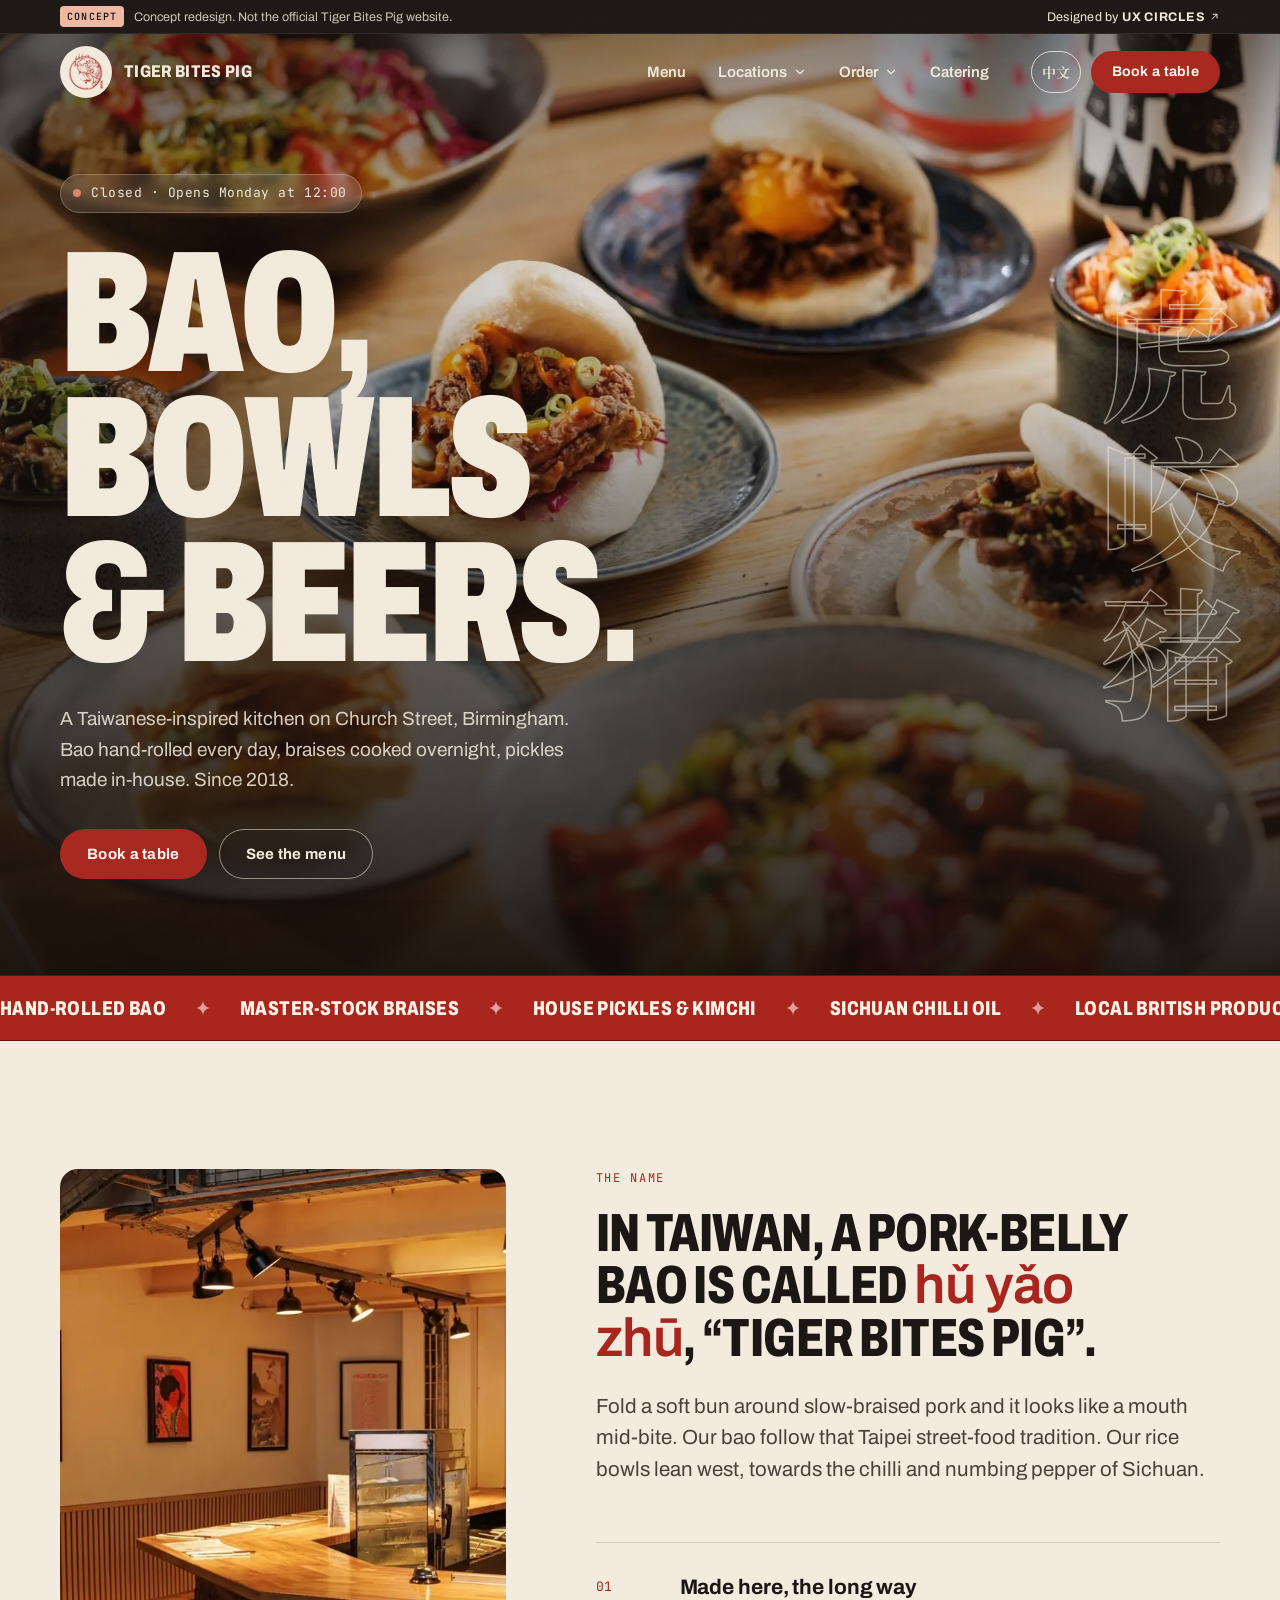
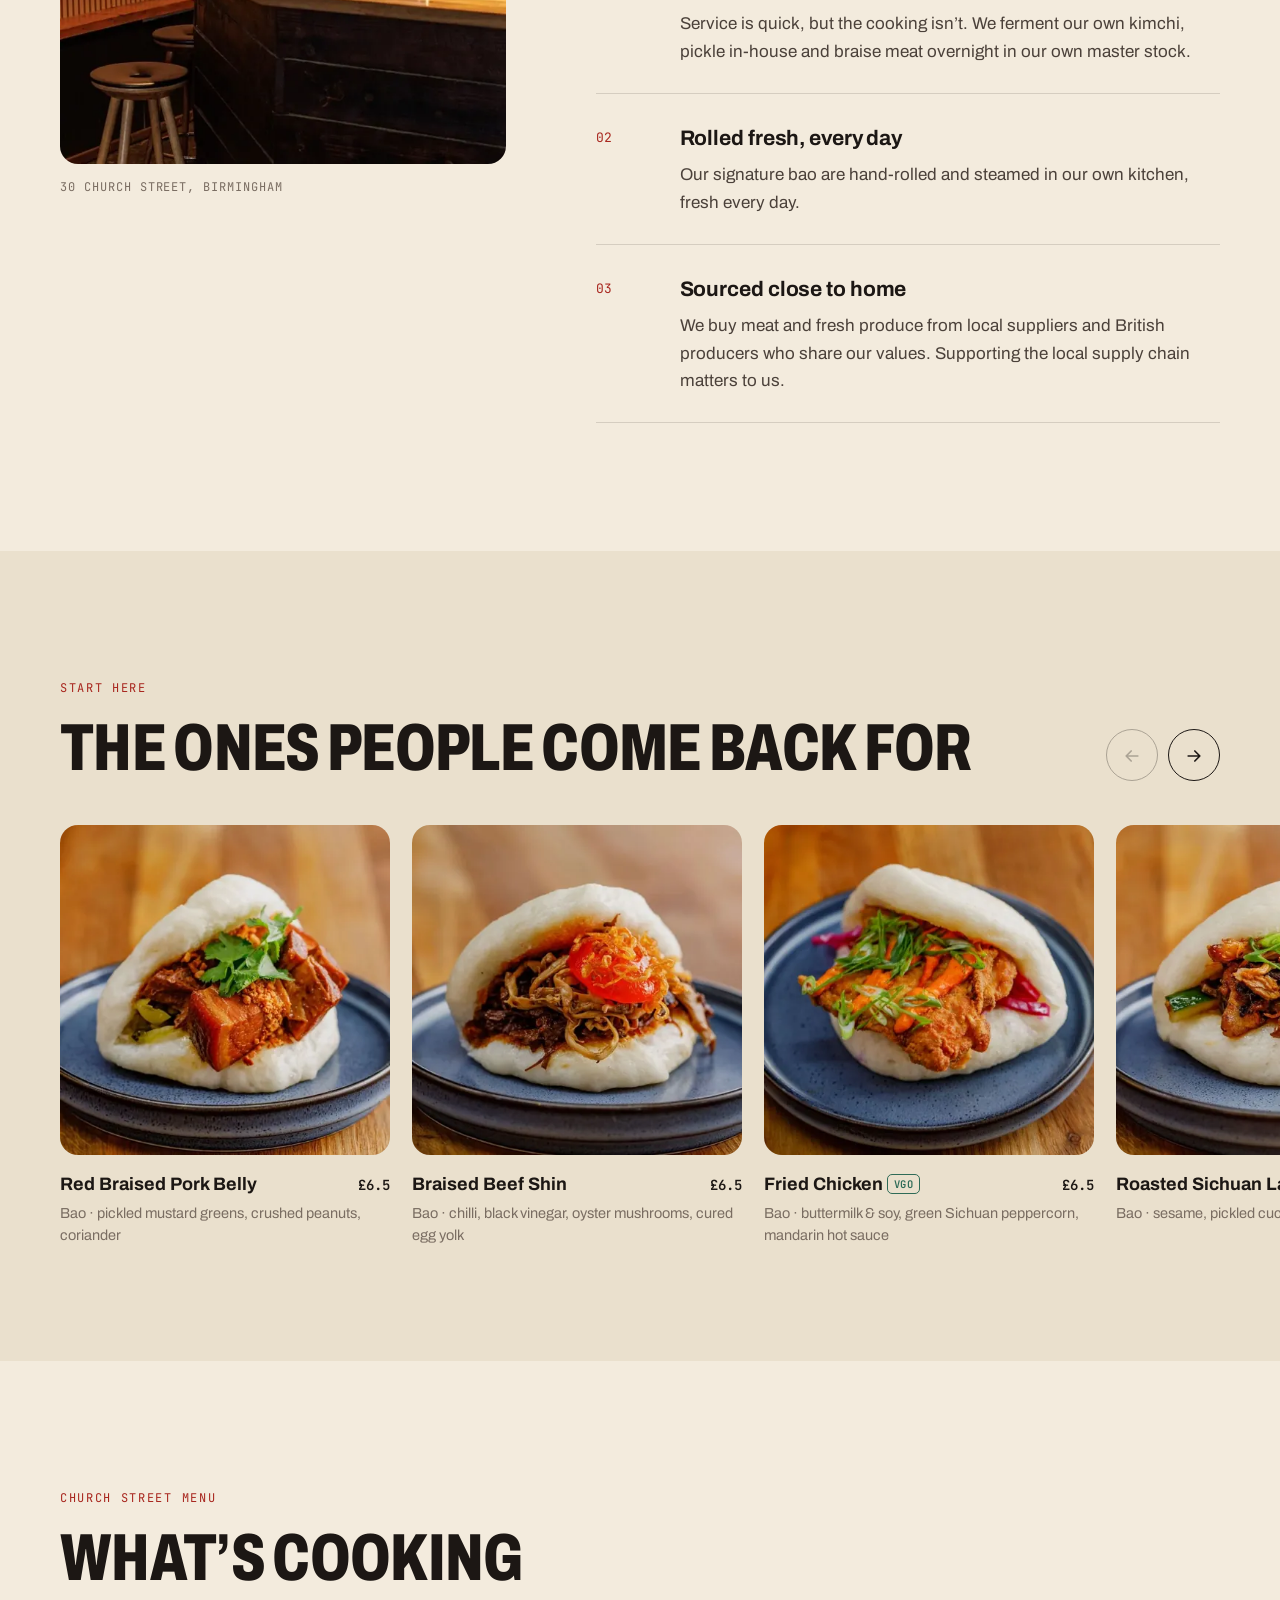
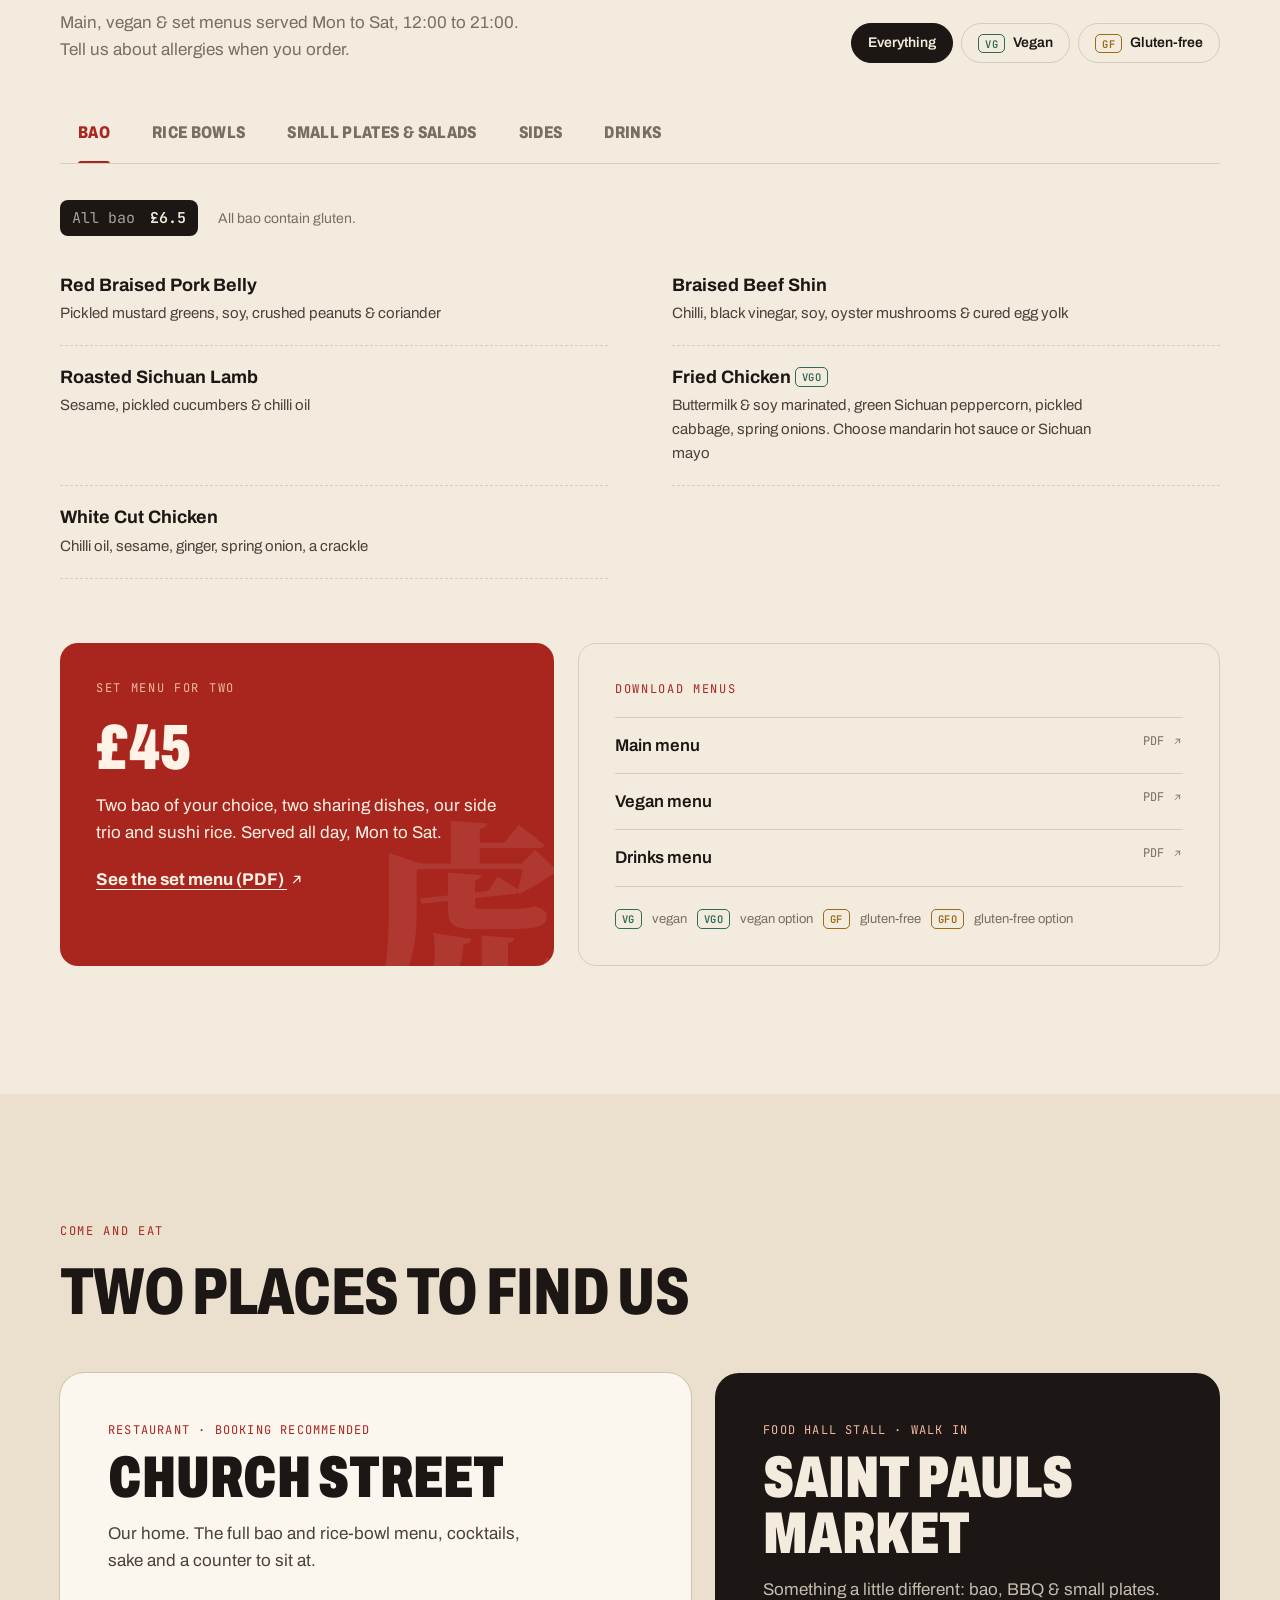
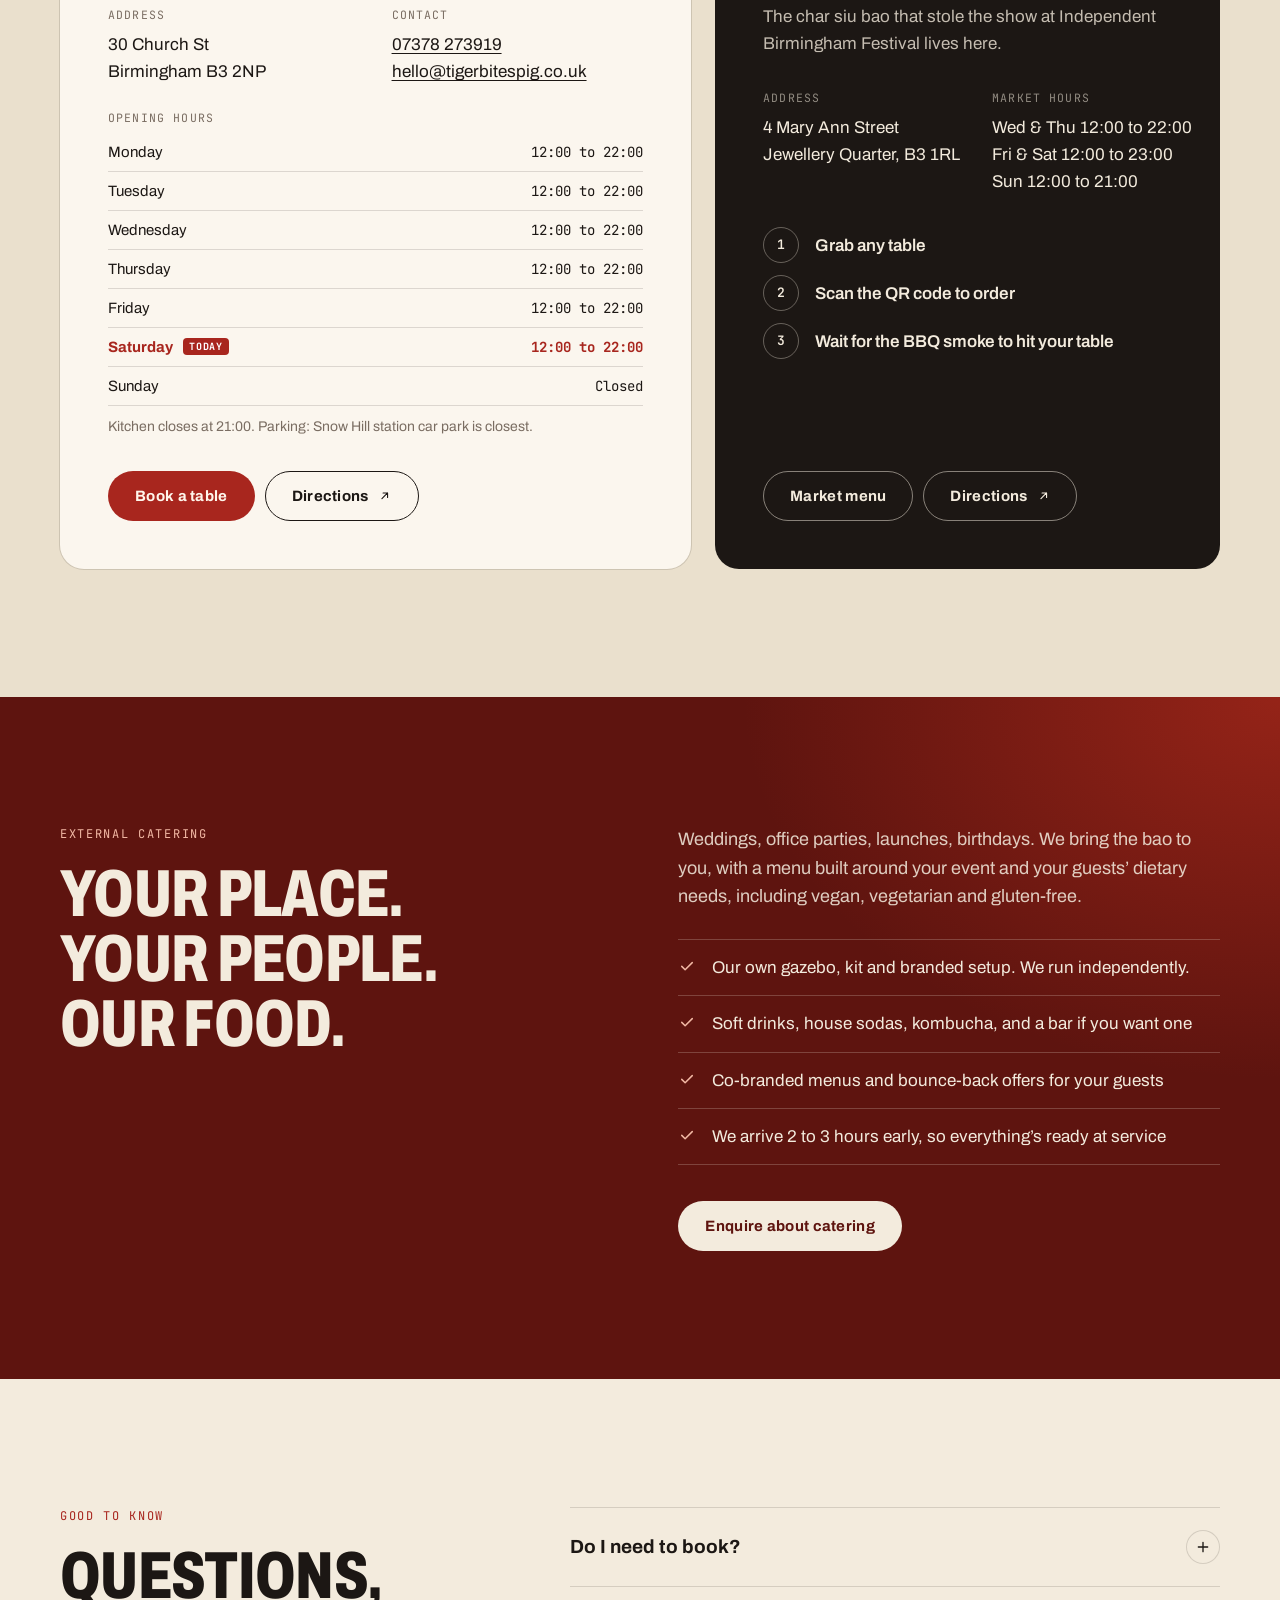
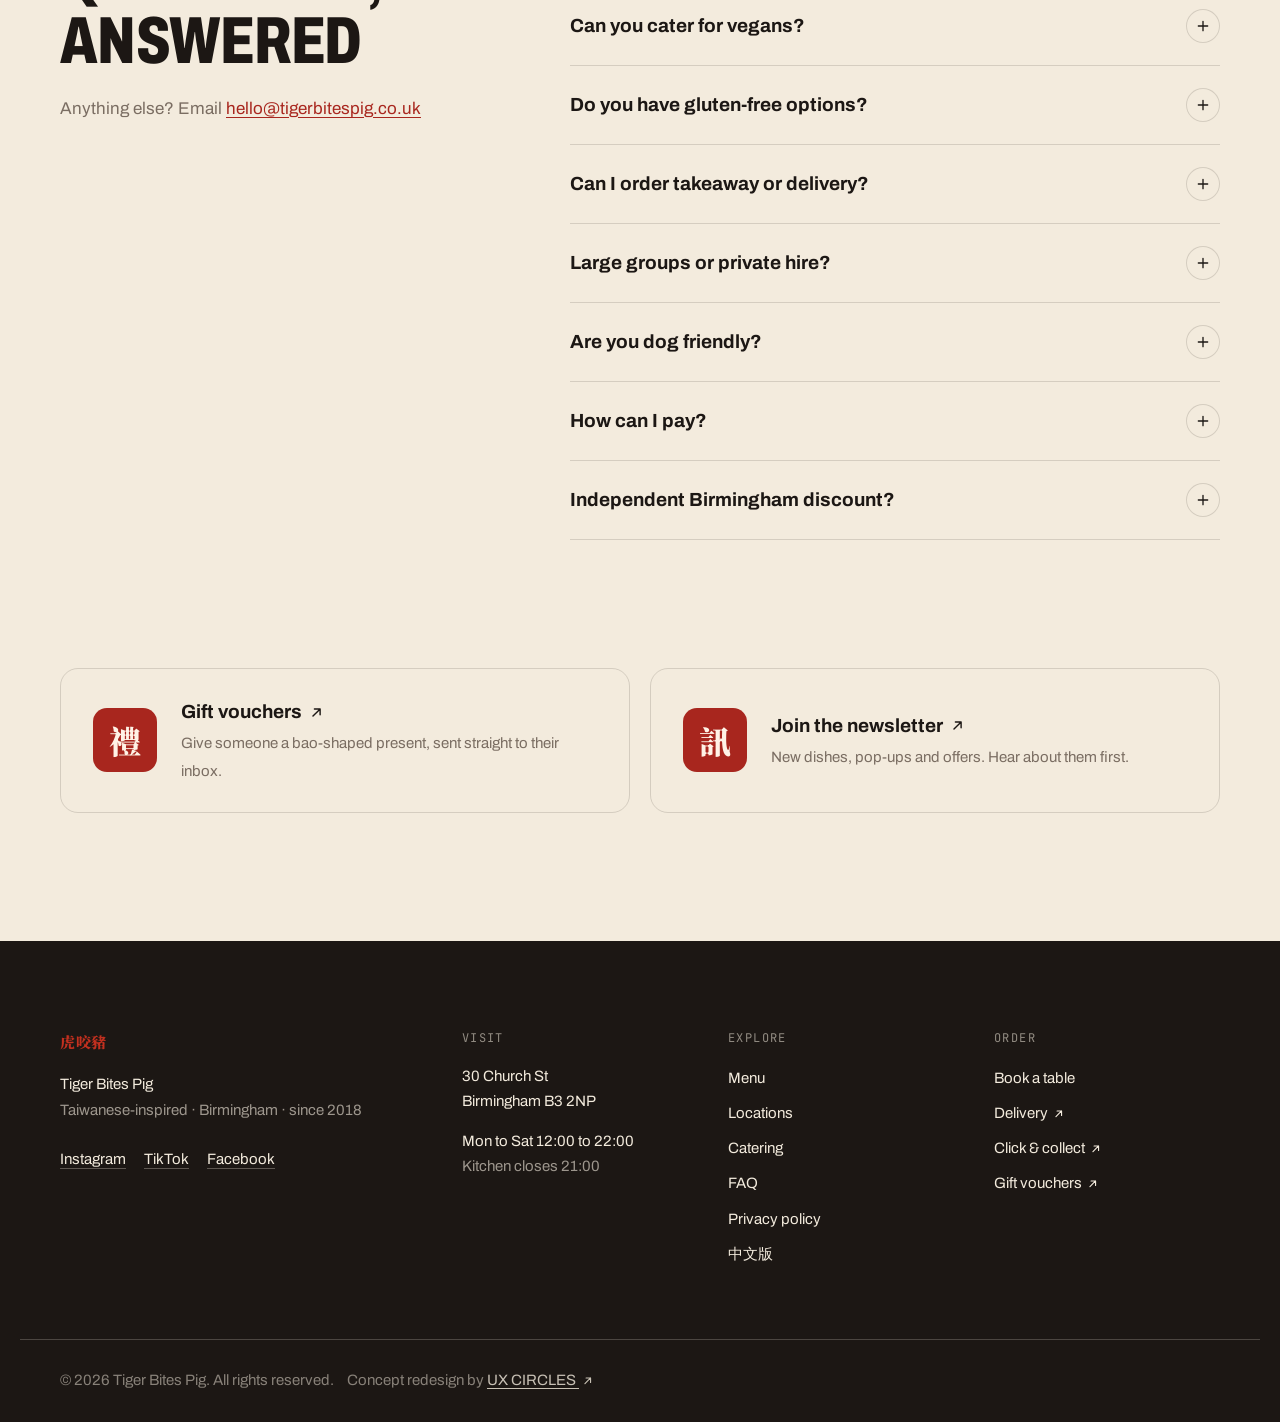
==== index.html @ 9a0fbeef "Mark as UX CIRCLES concept, swap symbols for SVG icons, drop dashes - Concept-redesign bar on every " ====
<!doctype html>
<html lang="en-GB" class="no-js">
<head>
  <meta charset="utf-8">
  <meta name="viewport" content="width=device-width, initial-scale=1">
  <title>Tiger Bites Pig · Taiwanese-inspired Bao &amp; Rice Bowls, Birmingham</title>
  <meta name="description" content="Hand-rolled bao, master-stock rice bowls and house pickles on Church Street, Birmingham. Taiwanese-inspired since 2018.">
  <meta name="robots" content="noindex, nofollow">
  <meta name="theme-color" content="#F3EBDD">
  <link rel="canonical" href="https://tigerbitespig.co.uk/">
  <link rel="alternate" hreflang="en-GB" href="https://tigerbitespig.co.uk/">
  <link rel="alternate" hreflang="zh-Hant" href="https://tigerbitespig.co.uk/zh/">
  <link rel="icon" href="favicon.ico" sizes="any">
  <link rel="icon" type="image/png" sizes="32x32" href="favicon-32.png">
  <link rel="apple-touch-icon" href="apple-touch-icon.png">
  <link rel="manifest" href="site.webmanifest">
  <link rel="preload" as="image" href="assets/img/hero-1200.webp" imagesrcset="assets/img/hero-1200.webp 1200w, assets/img/hero-2000.webp 2000w" imagesizes="100vw" fetchpriority="high">

  <meta property="og:type" content="restaurant">
  <meta property="og:site_name" content="Tiger Bites Pig">
  <meta property="og:title" content="Tiger Bites Pig · Bao, bowls &amp; beers in Birmingham">
  <meta property="og:description" content="Hand-rolled bao, master-stock rice bowls and house pickles on Church Street, Birmingham.">
  <meta property="og:url" content="https://tigerbitespig.co.uk/">
  <meta property="og:image" content="https://tigerbitespig.co.uk/assets/img/og.jpg">
  <meta property="og:image:width" content="1200">
  <meta property="og:image:height" content="630">
  <meta name="twitter:card" content="summary_large_image">

  <link rel="preconnect" href="https://fonts.googleapis.com">
  <link rel="preconnect" href="https://fonts.gstatic.com" crossorigin>
  <link href="https://fonts.googleapis.com/css2?family=Archivo:wdth,wght@62..125,400..900&family=JetBrains+Mono:wght@400;600&display=swap" rel="stylesheet">
  <link href="https://fonts.googleapis.com/css2?family=Noto+Serif+TC:wght@700;900&text=%E8%99%8E%E5%92%AC%E8%B1%AC%E7%A6%AE%E8%A8%8A%E7%87%92%E4%B8%AD%E6%96%87&display=swap" rel="stylesheet">
  <link rel="stylesheet" href="styles.css?v=4">

  <script type="application/ld+json">
  {
    "@context": "https://schema.org",
    "@type": "Restaurant",
    "name": "Tiger Bites Pig",
    "servesCuisine": ["Taiwanese", "Sichuan"],
    "address": {
      "@type": "PostalAddress",
      "streetAddress": "30 Church St",
      "addressLocality": "Birmingham",
      "postalCode": "B3 2NP",
      "addressCountry": "GB"
    },
    "telephone": "+447378273919",
    "email": "hello@tigerbitespig.co.uk",
    "url": "https://tigerbitespig.co.uk/",
    "image": "https://tigerbitespig.co.uk/assets/img/og.jpg",
    "logo": "https://tigerbitespig.co.uk/assets/img/icon-512.png",
    "acceptsReservations": true,
    "priceRange": "££",
    "openingHoursSpecification": [{
      "@type": "OpeningHoursSpecification",
      "dayOfWeek": ["Monday","Tuesday","Wednesday","Thursday","Friday","Saturday"],
      "opens": "12:00",
      "closes": "22:00"
    }]
  }
  </script>
</head>
<body>
  <svg class="sprite" aria-hidden="true" focusable="false" style="position:absolute;width:0;height:0;overflow:hidden">
    <symbol id="i-ext" viewBox="0 0 24 24"><path d="M7 17 17 7M9 7h8v8"/></symbol>
    <symbol id="i-left" viewBox="0 0 24 24"><path d="M19 12H5M11 6l-6 6 6 6"/></symbol>
    <symbol id="i-right" viewBox="0 0 24 24"><path d="M5 12h14M13 6l6 6-6 6"/></symbol>
    <symbol id="i-spark" viewBox="0 0 24 24"><path class="fill" d="M12 2.5c.7 5.1 3.6 8 8.5 9.5-4.9 1.5-7.8 4.4-8.5 9.5-.7-5.1-3.6-8-8.5-9.5 4.9-1.5 7.8-4.4 8.5-9.5Z"/></symbol>
  </svg>
  <a class="skip" href="#main">Skip to content</a>

  <!-- ───────── Header ───────── -->
  <header class="site-header" data-header>
    <div class="concept-bar" role="note">
      <div class="wrap concept-inner">
        <p><span class="concept-tag">Concept</span><span class="concept-long">Concept redesign. Not the official Tiger Bites Pig website.</span><span class="concept-short">Concept redesign</span></p>
        <a href="https://ux-circles.com/web" target="_blank" rel="noopener">Designed by <strong>UX CIRCLES</strong> <svg class="icon icon-ext" aria-hidden="true"><use href="#i-ext"/></svg></a>
      </div>
    </div>
    <div class="wrap header-inner">
      <a class="brand" href="#top" aria-label="Tiger Bites Pig home">
        <img src="assets/img/logo.webp" alt="" width="52" height="52">
        <span class="brand-word">Tiger Bites Pig</span>
      </a>

      <nav class="nav" aria-label="Main" data-nav>
        <ul class="nav-list">
          <li><a href="#menu">Menu</a></li>
          <li class="has-drop">
            <button class="drop-toggle" aria-expanded="false" aria-controls="drop-loc">Locations <span class="chev" aria-hidden="true"></span></button>
            <div class="drop" id="drop-loc">
              <a href="#church-street">
                <strong>Church Street</strong>
                <span>Bao, bowls &amp; beers · Book a table</span>
              </a>
              <a href="#saint-pauls">
                <strong>Saint Pauls Market</strong>
                <span>Bao, BBQ &amp; small plates · Walk in</span>
              </a>
            </div>
          </li>
          <li class="has-drop">
            <button class="drop-toggle" aria-expanded="false" aria-controls="drop-order">Order <span class="chev" aria-hidden="true"></span></button>
            <div class="drop" id="drop-order">
              <a href="https://tigerbitespig.order.deliveroo.co.uk/" target="_blank" rel="noopener">
                <strong>Delivery <span class="ext" aria-label="opens Deliveroo"><svg class="icon icon-ext" aria-hidden="true"><use href="#i-ext"/></svg></span></strong>
                <span>To your door or office, via Deliveroo</span>
              </a>
              <a href="https://goodeats.io/tigerbitespig" target="_blank" rel="noopener">
                <strong>Click &amp; collect <span class="ext" aria-label="opens Good Eats"><svg class="icon icon-ext" aria-hidden="true"><use href="#i-ext"/></svg></span></strong>
                <span>Pick a time, skip the queue, via Good Eats</span>
              </a>
            </div>
          </li>
          <li><a href="#catering">Catering</a></li>
          <li class="nav-mobile-only"><a href="https://tigerbitespig.giftpro.co.uk/vouchers/tiger-bites-pig-gift-voucher/" target="_blank" rel="noopener">Gift vouchers <span class="ext"><svg class="icon icon-ext" aria-hidden="true"><use href="#i-ext"/></svg></span></a></li>
          <li class="nav-mobile-only"><a href="#faq">FAQ</a></li>
        </ul>
      </nav>

      <div class="header-actions">
        <a class="lang-switch" href="zh/" lang="zh-Hant" hreflang="zh-Hant" aria-label="中文版">中文</a>
        <a class="btn btn-red btn-sm" href="book.html">Book a table</a>
        <button class="burger" aria-label="Open menu" aria-expanded="false" data-burger>
          <span></span><span></span>
        </button>
      </div>
    </div>
  </header>

  <main id="main">
    <!-- ───────── Hero ───────── -->
    <section class="hero" id="top">
      <img class="hero-img" src="assets/img/hero-1200.webp" srcset="assets/img/hero-1200.webp 1200w, assets/img/hero-2000.webp 2000w" sizes="100vw" width="2000" height="1334" alt="A table spread of bao buns, rice bowls and side dishes at Tiger Bites Pig" fetchpriority="high">
      <div class="hero-shade" aria-hidden="true"></div>
      <div class="wrap hero-inner">
        <p class="status" data-status><span class="dot"></span><span data-status-text>Church Street · Mon to Sat 12:00 to 22:00</span></p>
        <h1 class="hero-title">Bao,<br>bowls<br>&amp; beers.</h1>
        <p class="hero-sub">A Taiwanese-inspired kitchen on Church Street, Birmingham. Bao hand-rolled every day, braises cooked overnight, pickles made in-house. Since 2018.</p>
        <div class="hero-ctas">
          <a class="btn btn-red" href="book.html">Book a table</a>
          <a class="btn btn-ghost-light" href="#menu">See the menu</a>
        </div>
      </div>
      <p class="hero-cjk" aria-hidden="true">虎咬豬</p>
    </section>

    <!-- ───────── Marquee ───────── -->
    <div class="marquee" aria-hidden="true">
      <div class="marquee-track">
        <span>Hand-rolled bao</span><i><svg class="icon icon-spark" aria-hidden="true"><use href="#i-spark"/></svg></i><span>Master-stock braises</span><i><svg class="icon icon-spark" aria-hidden="true"><use href="#i-spark"/></svg></i><span>House pickles &amp; kimchi</span><i><svg class="icon icon-spark" aria-hidden="true"><use href="#i-spark"/></svg></i><span>Sichuan chilli oil</span><i><svg class="icon icon-spark" aria-hidden="true"><use href="#i-spark"/></svg></i><span>Local British producers</span><i><svg class="icon icon-spark" aria-hidden="true"><use href="#i-spark"/></svg></i>
        <span>Hand-rolled bao</span><i><svg class="icon icon-spark" aria-hidden="true"><use href="#i-spark"/></svg></i><span>Master-stock braises</span><i><svg class="icon icon-spark" aria-hidden="true"><use href="#i-spark"/></svg></i><span>House pickles &amp; kimchi</span><i><svg class="icon icon-spark" aria-hidden="true"><use href="#i-spark"/></svg></i><span>Sichuan chilli oil</span><i><svg class="icon icon-spark" aria-hidden="true"><use href="#i-spark"/></svg></i><span>Local British producers</span><i><svg class="icon icon-spark" aria-hidden="true"><use href="#i-spark"/></svg></i>
      </div>
    </div>

    <!-- ───────── Story ───────── -->
    <section class="section story" id="about">
      <div class="wrap story-grid">
        <figure class="story-fig reveal">
          <img src="assets/img/interior-600.webp" srcset="assets/img/interior-600.webp 600w, assets/img/interior-1200.webp 1200w" sizes="(max-width: 900px) 100vw, 40vw" alt="The Church Street dining room: a wooden counter, stools and warm pendant lights" loading="lazy" width="900" height="1200">
          <figcaption>30 Church Street, Birmingham</figcaption>
        </figure>

        <div class="story-copy">
          <p class="eyebrow reveal">The name</p>
          <h2 class="h2 reveal">In Taiwan, a pork-belly bao is called <em>hǔ yǎo zhū</em>, “tiger bites pig”.</h2>
          <p class="lede reveal">Fold a soft bun around slow-braised pork and it looks like a mouth mid-bite. Our bao follow that Taipei street-food tradition. Our rice bowls lean west, towards the chilli and numbing pepper of Sichuan.</p>

          <ol class="pillars">
            <li class="reveal">
              <span class="num">01</span>
              <h3>Made here, the long way</h3>
              <p>Service is quick, but the cooking isn’t. We ferment our own kimchi, pickle in-house and braise meat overnight in our own master stock.</p>
            </li>
            <li class="reveal">
              <span class="num">02</span>
              <h3>Rolled fresh, every day</h3>
              <p>Our signature bao are hand-rolled and steamed in our own kitchen, fresh every day.</p>
            </li>
            <li class="reveal">
              <span class="num">03</span>
              <h3>Sourced close to home</h3>
              <p>We buy meat and fresh produce from local suppliers and British producers who share our values. Supporting the local supply chain matters to us.</p>
            </li>
          </ol>
        </div>
      </div>
    </section>

    <!-- ───────── Signature dishes ───────── -->
    <section class="section signatures" aria-labelledby="sig-title">
      <div class="wrap sig-head">
        <div>
          <p class="eyebrow">Start here</p>
          <h2 class="h2" id="sig-title">The ones people come back for</h2>
        </div>
        <div class="rail-ctrl">
          <button class="round" data-rail-prev aria-label="Previous dishes"><svg class="icon icon-left" aria-hidden="true"><use href="#i-left"/></svg></button>
          <button class="round" data-rail-next aria-label="Next dishes"><svg class="icon icon-right" aria-hidden="true"><use href="#i-right"/></svg></button>
        </div>
      </div>

      <ul class="rail" data-rail>
        <li class="dish">
          <div class="dish-img"><img loading="lazy" alt="Red braised pork belly bao" src="assets/img/bao-pork-belly-450.webp" srcset="assets/img/bao-pork-belly-450.webp 450w, assets/img/bao-pork-belly-900.webp 900w" sizes="(max-width: 560px) 250px, 330px" width="450" height="450"></div>
          <div class="dish-meta"><h3>Red Braised Pork Belly</h3><span class="price">£6.5</span></div>
          <p>Bao · pickled mustard greens, crushed peanuts, coriander</p>
        </li>
        <li class="dish">
          <div class="dish-img"><img loading="lazy" alt="Braised beef shin bao" src="assets/img/bao-beef-shin-450.webp" srcset="assets/img/bao-beef-shin-450.webp 450w, assets/img/bao-beef-shin-900.webp 900w" sizes="(max-width: 560px) 250px, 330px" width="450" height="450"></div>
          <div class="dish-meta"><h3>Braised Beef Shin</h3><span class="price">£6.5</span></div>
          <p>Bao · chilli, black vinegar, oyster mushrooms, cured egg yolk</p>
        </li>
        <li class="dish">
          <div class="dish-img"><img loading="lazy" alt="Fried chicken bao with hot sauce" src="assets/img/bao-fried-chicken-450.webp" srcset="assets/img/bao-fried-chicken-450.webp 450w, assets/img/bao-fried-chicken-900.webp 900w" sizes="(max-width: 560px) 250px, 330px" width="450" height="450"></div>
          <div class="dish-meta"><h3>Fried Chicken <abbr class="tag tag-vg" title="Vegan option available">VGO</abbr></h3><span class="price">£6.5</span></div>
          <p>Bao · buttermilk &amp; soy, green Sichuan peppercorn, mandarin hot sauce</p>
        </li>
        <li class="dish">
          <div class="dish-img"><img loading="lazy" alt="Roasted Sichuan lamb bao" src="assets/img/bao-sichuan-lamb-450.webp" srcset="assets/img/bao-sichuan-lamb-450.webp 450w, assets/img/bao-sichuan-lamb-900.webp 900w" sizes="(max-width: 560px) 250px, 330px" width="450" height="450"></div>
          <div class="dish-meta"><h3>Roasted Sichuan Lamb</h3><span class="price">£6.5</span></div>
          <p>Bao · sesame, pickled cucumbers, chilli oil</p>
        </li>
        <li class="dish">
          <div class="dish-img"><img loading="lazy" alt="Red braised pork belly rice bowl" src="assets/img/bowl-pork-belly-450.webp" srcset="assets/img/bowl-pork-belly-450.webp 450w, assets/img/bowl-pork-belly-900.webp 900w" sizes="(max-width: 560px) 250px, 330px" width="450" height="450"></div>
          <div class="dish-meta"><h3>Pork Belly Bowl</h3><span class="price">£18.5</span></div>
          <p>Rice bowl · slow-cooked in our aromatic master stock</p>
        </li>
        <li class="dish">
          <div class="dish-img"><img loading="lazy" alt="Braised beef shin rice bowl" src="assets/img/bowl-beef-shin-450.webp" srcset="assets/img/bowl-beef-shin-450.webp 450w, assets/img/bowl-beef-shin-900.webp 900w" sizes="(max-width: 560px) 250px, 330px" width="450" height="450"></div>
          <div class="dish-meta"><h3>Beef Shin Bowl</h3><span class="price">£18.5</span></div>
          <p>Rice bowl · cooked overnight with chilli, soy &amp; black vinegar</p>
        </li>
        <li class="dish">
          <div class="dish-img"><img loading="lazy" alt="White cut chicken rice bowl" src="assets/img/bowl-white-cut-chicken-450.webp" srcset="assets/img/bowl-white-cut-chicken-450.webp 450w, assets/img/bowl-white-cut-chicken-900.webp 900w" sizes="(max-width: 560px) 250px, 330px" width="450" height="450"></div>
          <div class="dish-meta"><h3>White Cut Chicken <abbr class="tag tag-gf" title="Gluten-free option available">GFO</abbr></h3><span class="price">£18.5</span></div>
          <p>Rice bowl · poached breast &amp; leg, chilli oil, aged soy. Served cold</p>
        </li>
        <li class="dish">
          <div class="dish-img"><img loading="lazy" alt="White cut chicken bao with chilli oil and sesame" src="assets/img/bao-white-cut-chicken-450.webp" srcset="assets/img/bao-white-cut-chicken-450.webp 450w, assets/img/bao-white-cut-chicken-900.webp 900w" sizes="(max-width: 560px) 250px, 330px" width="450" height="450"></div>
          <div class="dish-meta"><h3>White Cut Chicken Bao</h3><span class="price">£6.5</span></div>
          <p>Bao · chilli oil, sesame, ginger, spring onion, a crackle</p>
        </li>
      </ul>
    </section>

    <!-- ───────── Menu ───────── -->
    <section class="section menu" id="menu" aria-labelledby="menu-title">
      <div class="wrap">
        <div class="menu-head">
          <div>
            <p class="eyebrow">Church Street menu</p>
            <h2 class="h2" id="menu-title">What’s cooking</h2>
            <p class="muted">Main, vegan &amp; set menus served Mon to Sat, 12:00 to 21:00. Tell us about allergies when you order.</p>
          </div>
          <div class="filters" role="group" aria-label="Dietary filter">
            <button class="chip is-on" data-filter="all" aria-pressed="true">Everything</button>
            <button class="chip" data-filter="vg" aria-pressed="false"><span class="tag tag-vg">VG</span> Vegan</button>
            <button class="chip" data-filter="gf" aria-pressed="false"><span class="tag tag-gf">GF</span> Gluten-free</button>
          </div>
        </div>

        <div class="tabs" role="tablist" aria-label="Menu sections" data-tabs>
          <button role="tab" id="t-bao" aria-controls="p-bao" aria-selected="true">Bao</button>
          <button role="tab" id="t-bowls" aria-controls="p-bowls" aria-selected="false" tabindex="-1">Rice bowls</button>
          <button role="tab" id="t-small" aria-controls="p-small" aria-selected="false" tabindex="-1">Small plates &amp; salads</button>
          <button role="tab" id="t-sides" aria-controls="p-sides" aria-selected="false" tabindex="-1">Sides</button>
          <button role="tab" id="t-drinks" aria-controls="p-drinks" aria-selected="false" tabindex="-1">Drinks</button>
        </div>

        <!-- Bao -->
        <div class="panel" role="tabpanel" id="p-bao" aria-labelledby="t-bao">
          <div class="panel-intro">
            <p class="panel-price"><span>All bao</span> £6.5</p>
            <p class="muted small">All bao contain gluten.</p>
          </div>
          <ul class="items">
            <li class="item" data-diet=""><div class="item-row"><h3>Red Braised Pork Belly</h3></div><p>Pickled mustard greens, soy, crushed peanuts &amp; coriander</p></li>
            <li class="item" data-diet=""><div class="item-row"><h3>Braised Beef Shin</h3></div><p>Chilli, black vinegar, soy, oyster mushrooms &amp; cured egg yolk</p></li>
            <li class="item" data-diet=""><div class="item-row"><h3>Roasted Sichuan Lamb</h3></div><p>Sesame, pickled cucumbers &amp; chilli oil</p></li>
            <li class="item" data-diet="vgo"><div class="item-row"><h3>Fried Chicken <span class="tag tag-vg">VGO</span></h3></div><p>Buttermilk &amp; soy marinated, green Sichuan peppercorn, pickled cabbage, spring onions. Choose mandarin hot sauce or Sichuan mayo</p></li>
            <li class="item" data-diet=""><div class="item-row"><h3>White Cut Chicken</h3></div><p>Chilli oil, sesame, ginger, spring onion, a crackle</p></li>
          </ul>
        </div>

        <!-- Rice bowls -->
        <div class="panel" role="tabpanel" id="p-bowls" aria-labelledby="t-bowls" hidden>
          <div class="panel-intro">
            <p class="panel-price"><span>All bowls</span> £18.5</p>
            <p class="muted small">Served with soy, roasted carrots, house pickles, mustard greens &amp; sesame. Classic bowls come with a cured egg yolk.</p>
          </div>
          <h3 class="group-title">Classic</h3>
          <ul class="items">
            <li class="item" data-diet=""><div class="item-row"><h3>Red Braised Pork Belly</h3></div><p>Slowly cooked in our own aromatic master stock</p></li>
            <li class="item" data-diet=""><div class="item-row"><h3>Braised Beef Shin</h3></div><p>Cooked overnight with chilli, soy &amp; black vinegar</p></li>
            <li class="item" data-diet="vgo"><div class="item-row"><h3>Fried Chicken <span class="tag tag-vg">VGO</span></h3></div><p>Buttermilk &amp; soy marinated chicken thigh with mandarin hot sauce</p></li>
            <li class="item" data-diet="gfo"><div class="item-row"><h3>White Cut Chicken <span class="tag tag-gf">GFO</span></h3></div><p>Poached breast and leg, chilli oil, sesame &amp; aged soy sauce. Served cold</p></li>
          </ul>
          <h3 class="group-title">Church Street specials <span class="muted small">new since the big move</span></h3>
          <ul class="items">
            <li class="item" data-diet="vgo"><div class="item-row"><h3>Chicken Curry <span class="tag tag-vg">VGO</span></h3></div><p>Fried chicken, peppers &amp; onions, tossed in a lightly spiced golden curry</p></li>
            <li class="item" data-diet=""><div class="item-row"><h3>Sweet, Hot &amp; Sour Pork</h3></div><p>Crispy pork belly with peppers &amp; red onion. Swap to king prawns +£2</p></li>
            <li class="item" data-diet=""><div class="item-row"><h3>Sichuan Spicy King Prawn</h3></div><p>Stir-fried king prawns with Sichuan pepper, ginger, chilli &amp; soy</p></li>
            <li class="item" data-diet="vgo"><div class="item-row"><h3>Salt &amp; Pepper Chicken <span class="tag tag-vg">VGO</span></h3></div><p>Buttermilk &amp; soy marinated chicken, five spice &amp; white pepper</p></li>
          </ul>
          <p class="addons"><span>Spice up your (life) bowl <b>+£2.5</b></span><span>Extra egg yolk <b>+£1</b></span></p>
        </div>

        <!-- Small plates & salads -->
        <div class="panel" role="tabpanel" id="p-small" aria-labelledby="t-small" hidden>
          <h3 class="group-title">For the table <span class="muted small">all three for £13</span></h3>
          <ul class="items">
            <li class="item" data-diet=""><div class="item-row"><h3>Seasoned Prawn Crackers</h3><span class="price">£4.5</span></div></li>
            <li class="item" data-diet="vg"><div class="item-row"><h3>Smacked Cucumbers <span class="tag tag-vg">VG</span></h3><span class="price">£5.5</span></div></li>
            <li class="item" data-diet="vg gf"><div class="item-row"><h3>House Pickles <span class="tag tag-vg">VG</span> <span class="tag tag-gf">GF</span></h3><span class="price">£4.5</span></div></li>
          </ul>
          <h3 class="group-title">Fried dumplings <span class="muted small">five per portion</span></h3>
          <ul class="items">
            <li class="item" data-diet=""><div class="item-row"><h3>Hoisin Duck</h3><span class="price">£7.5</span></div><p>With soy, black vinegar &amp; shallot-oil dipping sauce</p></li>
            <li class="item" data-diet="vg"><div class="item-row"><h3>Edamame &amp; Mushroom <span class="tag tag-vg">VG</span></h3><span class="price">£7.5</span></div><p>With soy, black vinegar &amp; shallot-oil dipping sauce</p></li>
          </ul>
          <h3 class="group-title">Salad bowls</h3>
          <ul class="items">
            <li class="item" data-diet="vg gfo"><div class="item-row"><h3>Paper Tofu <span class="tag tag-vg">VG</span> <span class="tag tag-gf">GFO</span></h3><span class="price">£10</span></div><p>Cucumber, beansprouts, spring onion, coriander, Shaoxing wine, soy, garlic, crispy chilli oil. Add white cut chicken +£2.5</p></li>
            <li class="item" data-diet="gf"><div class="item-row"><h3>Sichuan Chicken <span class="tag tag-gf">GF</span></h3><span class="price">£12.5</span></div><p>White cut chicken, Sichuan chilli oil, beansprouts, cucumber, ginger, sesame. King prawns +£2.5</p></li>
            <li class="item" data-diet=""><div class="item-row"><h3>Bang Bang Chicken</h3><span class="price">£12.5</span></div><p>Peanut, white cut chicken, beansprouts, coriander, spring onion, cucumber, lime. King prawns +£2.5</p></li>
          </ul>
        </div>

        <!-- Sides -->
        <div class="panel" role="tabpanel" id="p-sides" aria-labelledby="t-sides" hidden>
          <ul class="items">
            <li class="item" data-diet="vg"><div class="item-row"><h3>Wolves Teeth Fries <span class="tag tag-vg">VG</span></h3><span class="price">£5.5</span></div></li>
            <li class="item" data-diet="vg gf"><div class="item-row"><h3>Pak Choi &amp; Oyster Mushroom <span class="tag tag-vg">VG</span> <span class="tag tag-gf">GF</span></h3><span class="price">£8</span></div></li>
            <li class="item" data-diet="vg"><div class="item-row"><h3>Fragrant Aubergines <span class="tag tag-vg">VG</span></h3><span class="price">£4.5</span></div></li>
            <li class="item" data-diet="vg gf"><div class="item-row"><h3>Kimchi <span class="tag tag-vg">VG</span> <span class="tag tag-gf">GF</span></h3><span class="price">£4.5</span></div></li>
            <li class="item" data-diet="vg"><div class="item-row"><h3>Table Trio <span class="tag tag-vg">VG</span></h3><span class="price">£11</span></div><p>Aubergines, kimchi &amp; wolves teeth fries</p></li>
          </ul>
          <h3 class="group-title">Sauces <span class="muted small">£2 each, all vegan &amp; gluten-free</span></h3>
          <ul class="items">
            <li class="item" data-diet="vg gf"><div class="item-row"><h3>House Chilli Oil</h3><span class="price">£2</span></div></li>
            <li class="item" data-diet="vg gf"><div class="item-row"><h3>Mandarin Hot Sauce</h3><span class="price">£2</span></div></li>
            <li class="item" data-diet="vg gf"><div class="item-row"><h3>Sichuan Mayo</h3><span class="price">£2</span></div></li>
          </ul>
        </div>

        <!-- Drinks -->
        <div class="panel" role="tabpanel" id="p-drinks" aria-labelledby="t-drinks" hidden>
          <div class="drinks">
            <div>
              <h3 class="group-title">Cocktails <span class="muted small">all £11</span></h3>
              <ul class="items">
                <li class="item item-drink"><div class="item-row"><h3>Iron Goddess of Mercy</h3></div><p>Apricot &amp; peach topped with sparkling tie guan yin tea</p></li>
                <li class="item item-drink"><div class="item-row"><h3>Sesame Old Fashioned</h3></div><p>Soy, caramel &amp; sesame-infused American whiskey, balanced with plum</p></li>
                <li class="item item-drink"><div class="item-row"><h3>Yuzu Negroni</h3></div><p>Italian bitterness meets Japanese yuzu</p></li>
                <li class="item item-drink"><div class="item-row"><h3>Mandarin Paloma</h3></div><p>Tequila, mandarin &amp; grapefruit</p></li>
              </ul>
            </div>
            <div>
              <h3 class="group-title">Beer &amp; sake</h3>
              <ul class="items">
                <li class="item item-drink"><div class="item-row"><h3>TBP Pilsner 3.4%</h3><span class="price">£6 / £3</span></div><p>Our house draught, pint or half</p></li>
                <li class="item item-drink"><div class="item-row"><h3>TBP Session IPA 3.4%</h3><span class="price">£6.25 / £3.25</span></div></li>
                <li class="item item-drink"><div class="item-row"><h3>Braybrooke Helles 4.2%</h3><span class="price">£6</span></div><p>“This with a fried chicken bao? Unreal.”</p></li>
                <li class="item item-drink"><div class="item-row"><h3>Kumo Cloudy Junmai Sake</h3><span class="price">£42</span></div><p>37.5cl · fruity, bold acidity, rich finish</p></li>
              </ul>
            </div>
            <div>
              <h3 class="group-title">Without the booze</h3>
              <ul class="items">
                <li class="item item-drink"><div class="item-row"><h3>House Sodas</h3><span class="price">£4</span></div><p>Yuzu · Watermelon · Ginger &amp; lemongrass</p></li>
                <li class="item item-drink"><div class="item-row"><h3>Fix8 Kombucha</h3><span class="price">£4.5</span></div><p>Sicilian citrus · Ginger &amp; turmeric · Strawberry &amp; basil</p></li>
                <li class="item item-drink"><div class="item-row"><h3>Below Brew Co 0.5%</h3><span class="price">£5</span></div></li>
              </ul>
            </div>
          </div>
        </div>

        <p class="empty" data-empty hidden>Nothing in this section matches that filter. Try another tab, or ask our team: most dishes can be adapted.</p>

        <div class="menu-foot">
          <div class="set-card">
            <p class="eyebrow eyebrow-light">Set menu for two</p>
            <p class="set-price">£45</p>
            <p>Two bao of your choice, two sharing dishes, our side trio and sushi rice. Served all day, Mon to Sat.</p>
            <a class="link-light" href="assets/menus/set-menu.pdf" target="_blank" rel="noopener">See the set menu (PDF) <svg class="icon icon-ext" aria-hidden="true"><use href="#i-ext"/></svg></a>
          </div>
          <div class="pdfs">
            <p class="eyebrow">Download menus</p>
            <ul>
              <li><a href="assets/menus/main-menu.pdf" target="_blank" rel="noopener">Main menu <span>PDF <svg class="icon icon-ext" aria-hidden="true"><use href="#i-ext"/></svg></span></a></li>
              <li><a href="assets/menus/vegan-menu.pdf" target="_blank" rel="noopener">Vegan menu <span>PDF <svg class="icon icon-ext" aria-hidden="true"><use href="#i-ext"/></svg></span></a></li>
              <li><a href="assets/menus/drinks-menu.pdf" target="_blank" rel="noopener">Drinks menu <span>PDF <svg class="icon icon-ext" aria-hidden="true"><use href="#i-ext"/></svg></span></a></li>
            </ul>
            <p class="legend"><span class="tag tag-vg">VG</span> vegan <span class="tag tag-vg">VGO</span> vegan option <span class="tag tag-gf">GF</span> gluten-free <span class="tag tag-gf">GFO</span> gluten-free option</p>
          </div>
        </div>
      </div>
    </section>

    <!-- ───────── Locations ───────── -->
    <section class="section locations" id="locations" aria-labelledby="loc-title">
      <div class="wrap">
        <p class="eyebrow">Come and eat</p>
        <h2 class="h2" id="loc-title">Two places to find us</h2>

        <div class="loc-grid">
          <article class="loc" id="church-street">
            <div class="loc-top">
              <p class="loc-kicker">Restaurant · Booking recommended</p>
              <h3 class="loc-name">Church Street</h3>
              <p class="loc-desc">Our home. The full bao and rice-bowl menu, cocktails, sake and a counter to sit at.</p>
            </div>
            <dl class="loc-facts">
              <div><dt>Address</dt><dd>30 Church St<br>Birmingham B3 2NP</dd></div>
              <div><dt>Contact</dt><dd><a href="tel:+447378273919">07378 273919</a><br><a href="mailto:hello@tigerbitespig.co.uk">hello@tigerbitespig.co.uk</a></dd></div>
              <div class="span-2">
                <dt>Opening hours</dt>
                <dd>
                  <table class="hours" data-hours>
                    <tr data-day="1"><th>Monday</th><td>12:00 to 22:00</td></tr>
                    <tr data-day="2"><th>Tuesday</th><td>12:00 to 22:00</td></tr>
                    <tr data-day="3"><th>Wednesday</th><td>12:00 to 22:00</td></tr>
                    <tr data-day="4"><th>Thursday</th><td>12:00 to 22:00</td></tr>
                    <tr data-day="5"><th>Friday</th><td>12:00 to 22:00</td></tr>
                    <tr data-day="6"><th>Saturday</th><td>12:00 to 22:00</td></tr>
                    <tr data-day="0"><th>Sunday</th><td>Closed</td></tr>
                  </table>
                  <p class="muted small">Kitchen closes at 21:00. Parking: Snow Hill station car park is closest.</p>
                </dd>
              </div>
            </dl>
            <div class="loc-ctas">
              <a class="btn btn-red" href="book.html">Book a table</a>
              <a class="btn btn-line" href="https://www.google.com/maps/search/?api=1&query=Tiger+Bites+Pig+30+Church+St+Birmingham+B3+2NP" target="_blank" rel="noopener">Directions <svg class="icon icon-ext" aria-hidden="true"><use href="#i-ext"/></svg></a>
            </div>
          </article>

          <article class="loc loc-alt" id="saint-pauls">
            <div class="loc-top">
              <p class="loc-kicker">Food hall stall · Walk in</p>
              <h3 class="loc-name">Saint Pauls Market</h3>
              <p class="loc-desc">Something a little different: bao, BBQ &amp; small plates. The char siu bao that stole the show at Independent Birmingham Festival lives here.</p>
            </div>
            <dl class="loc-facts">
              <div><dt>Address</dt><dd>4 Mary Ann Street<br>Jewellery Quarter, B3 1RL</dd></div>
              <div><dt>Market hours</dt><dd>Wed &amp; Thu 12:00 to 22:00<br>Fri &amp; Sat 12:00 to 23:00<br>Sun 12:00 to 21:00</dd></div>
            </dl>
            <ol class="steps">
              <li><span>1</span>Grab any table</li>
              <li><span>2</span>Scan the QR code to order</li>
              <li><span>3</span>Wait for the BBQ smoke to hit your table</li>
            </ol>
            <div class="loc-ctas">
              <a class="btn btn-line-light" href="assets/menus/saint-pauls-menu.jpg" target="_blank" rel="noopener">Market menu</a>
              <a class="btn btn-line-light" href="https://www.google.com/maps/search/?api=1&query=Saint+Pauls+Market+4+Mary+Ann+Street+Birmingham+B3+1RL" target="_blank" rel="noopener">Directions <svg class="icon icon-ext" aria-hidden="true"><use href="#i-ext"/></svg></a>
            </div>
          </article>
        </div>
      </div>
    </section>

    <!-- ───────── Catering ───────── -->
    <section class="catering" id="catering" aria-labelledby="cat-title">
      <div class="wrap cat-grid">
        <div>
          <p class="eyebrow eyebrow-light">External catering</p>
          <h2 class="h2 h2-light" id="cat-title">Your place.<br>Your people.<br>Our food.</h2>
        </div>
        <div class="cat-copy">
          <p>Weddings, office parties, launches, birthdays. We bring the bao to you, with a menu built around your event and your guests’ dietary needs, including vegan, vegetarian and gluten-free.</p>
          <ul class="ticks">
            <li>Our own gazebo, kit and branded setup. We run independently.</li>
            <li>Soft drinks, house sodas, kombucha, and a bar if you want one</li>
            <li>Co-branded menus and bounce-back offers for your guests</li>
            <li>We arrive 2 to 3 hours early, so everything’s ready at service</li>
          </ul>
          <a class="btn btn-cream" href="mailto:hello@tigerbitespig.co.uk?subject=Catering%20enquiry">Enquire about catering</a>
        </div>
      </div>
    </section>

    <!-- ───────── FAQ ───────── -->
    <section class="section faq" id="faq" aria-labelledby="faq-title">
      <div class="wrap faq-grid">
        <div>
          <p class="eyebrow">Good to know</p>
          <h2 class="h2" id="faq-title">Questions, answered</h2>
          <p class="muted">Anything else? Email <a href="mailto:hello@tigerbitespig.co.uk">hello@tigerbitespig.co.uk</a></p>
        </div>
        <div class="faq-list">
          <details>
            <summary>Do I need to book?</summary>
            <p>We recommend it, especially on weekends, but we keep some tables for walk-ins. We take card details as a £10 per person hold when you book. Nothing is charged unless you don’t show up or break our booking terms. We hold tables for 15 minutes.</p>
          </details>
          <details>
            <summary>Can you cater for vegans?</summary>
            <p>Yes. Most bao and rice bowls can be made with “This Isn’t Chicken” or tofu. Look for <span class="tag tag-vg">VG</span> and <span class="tag tag-vg">VGO</span> on the menu, or download our vegan menu.</p>
          </details>
          <details>
            <summary>Do you have gluten-free options?</summary>
            <p>Our bao aren’t gluten-free, but several rice bowls, salads and sides can be. Look for <span class="tag tag-gf">GF</span> and <span class="tag tag-gf">GFO</span>, and tell your server about any allergies.</p>
          </details>
          <details>
            <summary>Can I order takeaway or delivery?</summary>
            <p>Yes. <a href="https://goodeats.io/tigerbitespig" target="_blank" rel="noopener">Click &amp; collect on Good Eats <svg class="icon icon-ext" aria-hidden="true"><use href="#i-ext"/></svg></a>, <a href="https://tigerbitespig.order.deliveroo.co.uk/" target="_blank" rel="noopener">delivery on Deliveroo <svg class="icon icon-ext" aria-hidden="true"><use href="#i-ext"/></svg></a>, or order to take away at our kiosk.</p>
          </details>
          <details>
            <summary>Large groups or private hire?</summary>
            <p>Yes, we’d love to have you. Email <a href="mailto:hello@tigerbitespig.co.uk">hello@tigerbitespig.co.uk</a> with your date, time and number of people.</p>
          </details>
          <details>
            <summary>Are you dog friendly?</summary>
            <p>Small, well-behaved, non-barking dogs are very welcome.</p>
          </details>
          <details>
            <summary>How can I pay?</summary>
            <p>Card only. We don’t take cash or cheques.</p>
          </details>
          <details>
            <summary>Independent Birmingham discount?</summary>
            <p>Yes. Members get 10% off bills of £10 or more, Monday to Thursday.</p>
          </details>
        </div>
      </div>
    </section>

    <!-- ───────── Newsletter / vouchers ───────── -->
    <section class="section extras">
      <div class="wrap extras-grid">
        <a class="extra-card" href="https://tigerbitespig.giftpro.co.uk/vouchers/tiger-bites-pig-gift-voucher/" target="_blank" rel="noopener">
          <span class="extra-cjk" aria-hidden="true">禮</span>
          <span>
            <strong>Gift vouchers <svg class="icon icon-ext" aria-hidden="true"><use href="#i-ext"/></svg></strong>
            <span class="muted">Give someone a bao-shaped present, sent straight to their inbox.</span>
          </span>
        </a>
        <a class="extra-card" href="https://136b21bb.sibforms.com/serve/[base64]" target="_blank" rel="noopener">
          <span class="extra-cjk" aria-hidden="true">訊</span>
          <span>
            <strong>Join the newsletter <svg class="icon icon-ext" aria-hidden="true"><use href="#i-ext"/></svg></strong>
            <span class="muted">New dishes, pop-ups and offers. Hear about them first.</span>
          </span>
        </a>
      </div>
    </section>
  </main>

  <!-- ───────── Footer ───────── -->
  <footer class="footer">
    <div class="wrap footer-grid">
      <div class="footer-brand">
        <p class="footer-cjk" aria-hidden="true">虎咬豬</p>
        <p>Tiger Bites Pig<br><span class="muted-light">Taiwanese-inspired · Birmingham · since 2018</span></p>
        <ul class="socials">
          <li><a href="https://www.instagram.com/_tigerbitespig/" target="_blank" rel="noopener">Instagram</a></li>
          <li><a href="https://www.tiktok.com/@_tigerbitespig" target="_blank" rel="noopener">TikTok</a></li>
          <li><a href="https://www.facebook.com/tigerbitespig/?locale=en_GB" target="_blank" rel="noopener">Facebook</a></li>
        </ul>
      </div>
      <div>
        <h3 class="foot-h">Visit</h3>
        <p>30 Church St<br>Birmingham B3 2NP</p>
        <p>Mon to Sat 12:00 to 22:00<br><span class="muted-light">Kitchen closes 21:00</span></p>
      </div>
      <div>
        <h3 class="foot-h">Explore</h3>
        <ul class="foot-links">
          <li><a href="#menu">Menu</a></li>
          <li><a href="#locations">Locations</a></li>
          <li><a href="#catering">Catering</a></li>
          <li><a href="#faq">FAQ</a></li>
          <li><a href="privacy.html">Privacy policy</a></li>
          <li><a href="zh/" lang="zh-Hant">中文版</a></li>
        </ul>
      </div>
      <div>
        <h3 class="foot-h">Order</h3>
        <ul class="foot-links">
          <li><a href="book.html">Book a table</a></li>
          <li><a href="https://tigerbitespig.order.deliveroo.co.uk/" target="_blank" rel="noopener">Delivery <svg class="icon icon-ext" aria-hidden="true"><use href="#i-ext"/></svg></a></li>
          <li><a href="https://goodeats.io/tigerbitespig" target="_blank" rel="noopener">Click &amp; collect <svg class="icon icon-ext" aria-hidden="true"><use href="#i-ext"/></svg></a></li>
          <li><a href="https://tigerbitespig.giftpro.co.uk/vouchers/tiger-bites-pig-gift-voucher/" target="_blank" rel="noopener">Gift vouchers <svg class="icon icon-ext" aria-hidden="true"><use href="#i-ext"/></svg></a></li>
        </ul>
      </div>
    </div>
    <div class="wrap footer-base">
      <p>© <span data-year>2026</span> Tiger Bites Pig. All rights reserved. <span class="credit">Concept redesign by <a href="https://ux-circles.com/web" target="_blank" rel="noopener">UX CIRCLES <svg class="icon icon-ext" aria-hidden="true"><use href="#i-ext"/></svg></a></span></p>
    </div>
  </footer>

  <!-- Mobile action bar -->
  <nav class="action-bar" aria-label="Quick actions">
    <a href="book.html" class="is-primary">Book</a>
    <a href="#order-sheet" data-sheet-open>Order</a>
    <a href="https://www.google.com/maps/search/?api=1&query=Tiger+Bites+Pig+30+Church+St+Birmingham+B3+2NP" target="_blank" rel="noopener">Directions</a>
  </nav>

  <div class="sheet" id="order-sheet" role="dialog" aria-modal="true" aria-labelledby="sheet-title" hidden data-sheet>
    <div class="sheet-backdrop" data-sheet-close></div>
    <div class="sheet-panel">
      <p class="sheet-title" id="sheet-title">How would you like it?</p>
      <a class="sheet-opt" href="https://tigerbitespig.order.deliveroo.co.uk/" target="_blank" rel="noopener"><strong>Delivery <svg class="icon icon-ext" aria-hidden="true"><use href="#i-ext"/></svg></strong><span>via Deliveroo</span></a>
      <a class="sheet-opt" href="https://goodeats.io/tigerbitespig" target="_blank" rel="noopener"><strong>Click &amp; collect <svg class="icon icon-ext" aria-hidden="true"><use href="#i-ext"/></svg></strong><span>via Good Eats</span></a>
      <button class="sheet-cancel" data-sheet-close>Cancel</button>
    </div>
  </div>

  <script src="main.js?v=3" defer></script>
</body>
</html>
---- styles.css ----
/* ==========================================================
   Tiger Bites Pig — styles
   Palette: rice-paper cream, lacquer red, soy ink.
   ========================================================== */

:root {
  --paper: #F3EBDD;
  --paper-2: #EAE0CD;
  --paper-3: #E0D3BB;
  --ink: #1C1714;
  --ink-2: #4B413A;
  --ink-3: #7A6D62;
  --red: #A8261E;
  --red-hot: #C2301F;
  --red-deep: #5E140F;
  --jade: #2F6B57;
  --amber: #9A6A16;
  --line: rgba(28, 23, 20, .14);
  --line-light: rgba(243, 235, 221, .22);

  --f-display: "Archivo", "Helvetica Neue", Arial, sans-serif;
  --f-body: "Archivo", "Helvetica Neue", Arial, sans-serif;
  --f-mono: "JetBrains Mono", ui-monospace, Menlo, monospace;
  --f-cjk: "Noto Serif TC", "Songti TC", serif;

  --wrap: 1240px;
  --gutter: clamp(16px, 4vw, 40px);
  --radius: 18px;
  --header-h: 76px;
  --bar-h: 34px;
  --ease: cubic-bezier(.2, .7, .1, 1);
  --i-chev: url("data:image/svg+xml,%3Csvg xmlns='http://www.w3.org/2000/svg' viewBox='0 0 24 24' fill='none' stroke='%23000' stroke-width='2' stroke-linecap='round' stroke-linejoin='round'%3E%3Cpath d='m6 9 6 6 6-6'/%3E%3C/svg%3E");
  --i-check: url("data:image/svg+xml,%3Csvg xmlns='http://www.w3.org/2000/svg' viewBox='0 0 24 24' fill='none' stroke='%23000' stroke-width='2' stroke-linecap='round' stroke-linejoin='round'%3E%3Cpath d='M5 12.5l4.5 4.5L19 7.5'/%3E%3C/svg%3E");
  --i-plus: url("data:image/svg+xml,%3Csvg xmlns='http://www.w3.org/2000/svg' viewBox='0 0 24 24' fill='none' stroke='%231C1714' stroke-width='2' stroke-linecap='round' stroke-linejoin='round'%3E%3Cpath d='M12 5v14M5 12h14'/%3E%3C/svg%3E");
  --i-plus-light: url("data:image/svg+xml,%3Csvg xmlns='http://www.w3.org/2000/svg' viewBox='0 0 24 24' fill='none' stroke='%23F3EBDD' stroke-width='2' stroke-linecap='round' stroke-linejoin='round'%3E%3Cpath d='M12 5v14M5 12h14'/%3E%3C/svg%3E");
}

*, *::before, *::after { box-sizing: border-box; }
html { scroll-behavior: smooth; scroll-padding-top: calc(var(--header-h) + var(--bar-h) + 12px); -webkit-text-size-adjust: 100%; }
body {
  margin: 0;
  background: var(--paper);
  color: var(--ink);
  font-family: var(--f-body);
  font-size: 17px;
  line-height: 1.6;
  font-variation-settings: "wdth" 100;
  -webkit-font-smoothing: antialiased;
  overflow-x: hidden;
}
img { display: block; max-width: 100%; height: auto; }
a { color: inherit; }
button { font: inherit; color: inherit; cursor: pointer; }
h1, h2, h3, p { margin: 0; }
ul, ol { margin: 0; padding: 0; list-style: none; }

/* subtle paper grain */
body::before {
  content: "";
  position: fixed; inset: 0;
  pointer-events: none; z-index: 100;
  opacity: .035;
  background-image: url("data:image/svg+xml,%3Csvg xmlns='http://www.w3.org/2000/svg' width='160' height='160'%3E%3Cfilter id='n'%3E%3CfeTurbulence type='fractalNoise' baseFrequency='.9' numOctaves='2' stitchTiles='stitch'/%3E%3C/filter%3E%3Crect width='100%25' height='100%25' filter='url(%23n)'/%3E%3C/svg%3E");
}

.wrap { width: 100%; max-width: var(--wrap); margin-inline: auto; padding-inline: var(--gutter); }
.section { padding-block: clamp(72px, 10vw, 140px); }

.skip { position: absolute; left: -999px; top: 8px; z-index: 200; background: var(--ink); color: var(--paper); padding: 8px 14px; border-radius: 8px; }
.skip:focus { left: 8px; }
:focus-visible { outline: 2px solid var(--red); outline-offset: 3px; border-radius: 6px; }

/* ---------- Type ---------- */
.eyebrow {
  font-family: var(--f-mono);
  font-size: 12px;
  letter-spacing: .14em;
  text-transform: uppercase;
  color: var(--red);
  margin-bottom: 18px;
  display: flex; align-items: center; gap: 10px;
}
.eyebrow-light { color: #F2B8A4; }

.h2 {
  font-family: var(--f-display);
  font-weight: 800;
  font-variation-settings: "wdth" 72;
  font-size: clamp(36px, 5.2vw, 68px);
  line-height: .98;
  letter-spacing: -.01em;
  text-transform: uppercase;
  text-wrap: balance;
}
.h2 em { font-style: normal; color: var(--red); text-transform: none; font-variation-settings: "wdth" 100; font-weight: 600; }
.h2-light { color: var(--paper); }
.lede { font-size: clamp(18px, 1.6vw, 21px); line-height: 1.55; color: var(--ink-2); max-width: 56ch; margin-top: 26px; }
.muted { color: var(--ink-3); }
.muted-light { color: rgba(243, 235, 221, .6); }
.small { font-size: 14px; }

/* ---------- Buttons ---------- */
.btn {
  display: inline-flex; align-items: center; justify-content: center; gap: 8px;
  min-height: 50px; padding: 0 26px;
  border-radius: 999px;
  font-weight: 700; font-size: 15px; letter-spacing: .02em;
  text-decoration: none; white-space: nowrap;
  border: 1.5px solid transparent;
  transition: transform .25s var(--ease), background .25s, color .25s, border-color .25s;
}
.btn:hover { transform: translateY(-2px); }
.btn:active { transform: translateY(0); }
.btn-sm { min-height: 42px; padding: 0 20px; font-size: 14px; }
.btn-red { background: var(--red); color: #FFF6EC; }
.btn-red:hover { background: var(--red-hot); }
.btn-ghost-light { color: var(--paper); border-color: rgba(243, 235, 221, .55); backdrop-filter: blur(6px); background: rgba(28, 23, 20, .15); }
.btn-ghost-light:hover { background: var(--paper); color: var(--ink); }
.btn-line { border-color: var(--ink); color: var(--ink); }
.btn-line:hover { background: var(--ink); color: var(--paper); }
.btn-line-light { border-color: rgba(243, 235, 221, .5); color: var(--paper); }
.btn-line-light:hover { background: var(--paper); color: var(--ink); }
.btn-cream { background: var(--paper); color: var(--red-deep); }
.btn-cream:hover { background: #fff; }

/* ---------- Icons ---------- */
.icon {
  width: 1em; height: 1em;
  flex-shrink: 0;
  vertical-align: -0.14em;
  fill: none; stroke: currentColor; stroke-width: 2;
  stroke-linecap: round; stroke-linejoin: round;
  overflow: visible;
}
.icon .fill, .icon-spark { fill: currentColor; stroke: none; }
.icon-ext { width: .9em; height: .9em; margin-left: .1em; }
.round .icon { width: 20px; height: 20px; vertical-align: middle; }
.back-link { display: inline-flex; align-items: center; gap: 8px; }
.marquee i .icon { width: 18px; height: 18px; vertical-align: -3px; }
html:lang(zh-Hant) .hours tr.is-today th::after { content: "今天"; letter-spacing: .04em; }

/* ---------- Tags ---------- */
.tag {
  display: inline-block;
  font-family: var(--f-mono); font-size: 10.5px; font-weight: 600;
  letter-spacing: .04em; line-height: 1;
  padding: 4px 6px 3px;
  border-radius: 5px;
  border: 1px solid currentColor;
  vertical-align: 2px;
  text-decoration: none;
}
.tag-vg { color: var(--jade); }
.tag-gf { color: var(--amber); }
abbr.tag { cursor: help; }

/* ==========================================================
   Header
   ========================================================== */
.site-header {
  position: fixed; inset: 0 0 auto; z-index: 50;
  transition: background .35s, box-shadow .35s, color .35s;
  color: var(--paper);
}
.site-header.is-solid {
  background: rgba(243, 235, 221, .92);
  backdrop-filter: saturate(1.4) blur(14px);
  -webkit-backdrop-filter: saturate(1.4) blur(14px);
  box-shadow: 0 1px 0 var(--line);
  color: var(--ink);
}
.header-inner { height: var(--header-h); display: flex; align-items: center; gap: 28px; }
.brand { display: flex; align-items: center; gap: 12px; text-decoration: none; flex-shrink: 0; }
.brand img {
  width: 52px; height: 52px; border-radius: 50%;
  background: var(--paper);
  object-fit: contain; padding: 2px;
  transition: transform .5s var(--ease);
}
.brand:hover img { transform: rotate(-12deg); }
.brand-word {
  font-family: var(--f-display); font-weight: 800;
  font-variation-settings: "wdth" 80;
  text-transform: uppercase; letter-spacing: .02em; font-size: 17px;
}

.nav { margin-left: auto; }
.nav-list { display: flex; align-items: center; gap: 4px; }
.nav-list > li { position: relative; }
.nav-list > li > a, .drop-toggle {
  display: inline-flex; align-items: center; gap: 6px;
  padding: 10px 14px;
  font-size: 15px; font-weight: 600;
  text-decoration: none;
  background: none; border: 0; border-radius: 999px;
  transition: background .2s;
}
.nav-list > li > a:hover, .drop-toggle:hover, .drop-toggle[aria-expanded="true"] { background: rgba(127, 110, 95, .16); }
.chev { width: 14px; height: 14px; background: currentColor; -webkit-mask: var(--i-chev) center / contain no-repeat; mask: var(--i-chev) center / contain no-repeat; transition: transform .25s; }
.drop-toggle[aria-expanded="true"] .chev { transform: rotate(180deg); }
.nav-mobile-only { display: none; }

.drop {
  position: absolute; top: calc(100% + 10px); left: -8px;
  min-width: 300px;
  padding: 8px;
  background: #FBF6EE;
  color: var(--ink);
  border-radius: 16px;
  box-shadow: 0 24px 60px -20px rgba(28, 23, 20, .35), 0 0 0 1px var(--line);
  opacity: 0; visibility: hidden; transform: translateY(-6px);
  transition: opacity .2s, transform .25s var(--ease), visibility 0s .25s;
}
.has-drop.is-open .drop { opacity: 1; visibility: visible; transform: none; transition: opacity .2s, transform .25s var(--ease); }
.drop a { display: block; padding: 12px 14px; border-radius: 10px; text-decoration: none; }
.drop a:hover { background: var(--paper-2); }
.drop strong { display: block; font-size: 15px; }
.drop span { display: block; font-size: 13.5px; color: var(--ink-3); }
.drop strong .ext, .ext { display: inline; color: var(--red); font-weight: 700; }

.header-actions { display: flex; align-items: center; gap: 10px; }
.lang-switch {
  display: inline-grid; place-items: center;
  min-width: 42px; height: 42px; padding: 0 10px;
  border-radius: 999px; border: 1px solid currentColor;
  font-family: var(--f-cjk), sans-serif; font-weight: 700; font-size: 14px;
  text-decoration: none; opacity: .85;
  transition: opacity .2s, background .2s;
}
.lang-switch:hover { opacity: 1; background: rgba(127, 110, 95, .16); }
.loc-alt .loc-facts dt { color: rgba(243,235,221,.55); }
.loc-alt .loc-facts { grid-template-columns: 1fr 1.25fr; }
.loc-alt .loc-facts dd { white-space: nowrap; }

.burger { display: none; width: 44px; height: 44px; border: 0; background: none; position: relative; border-radius: 50%; }
.burger span { position: absolute; left: 12px; right: 12px; height: 2px; background: currentColor; transition: transform .3s var(--ease), top .3s var(--ease); }
.burger span:nth-child(1) { top: 17px; }
.burger span:nth-child(2) { top: 25px; }
.burger[aria-expanded="true"] span:nth-child(1) { top: 21px; transform: rotate(45deg); }
.burger[aria-expanded="true"] span:nth-child(2) { top: 21px; transform: rotate(-45deg); }

/* ---------- Concept / credit bar ---------- */
.concept-bar {
  height: var(--bar-h);
  background: var(--ink);
  color: rgba(243, 235, 221, .82);
  font-size: 12.5px;
  border-bottom: 1px solid rgba(243, 235, 221, .08);
}
.concept-inner { height: 100%; display: flex; align-items: center; justify-content: space-between; gap: 16px; }
.concept-inner p { display: flex; align-items: center; gap: 10px; min-width: 0; white-space: nowrap; overflow: hidden; text-overflow: ellipsis; }
.concept-tag {
  flex-shrink: 0;
  font-family: var(--f-mono); font-size: 10px; font-weight: 600; letter-spacing: .12em; text-transform: uppercase;
  color: var(--ink); background: #F2B8A4;
  padding: 3px 7px 2px; border-radius: 4px;
}
.concept-short { display: none; }
.concept-inner a { flex-shrink: 0; color: var(--paper); text-decoration: none; letter-spacing: .02em; }
.concept-inner a strong { letter-spacing: .06em; }
.concept-inner a:hover { color: #F2B8A4; }
.credit { display: inline-block; margin-left: 10px; }
.credit a { color: rgba(243, 235, 221, .8); text-underline-offset: 3px; }
.credit a:hover { color: #F2B8A4; }
@media (max-width: 640px) {
  .concept-long { display: none; }
  .concept-short { display: inline; }
  .credit { display: block; margin: 6px 0 0; }
}

/* ==========================================================
   Hero
   ========================================================== */
.hero {
  position: relative;
  min-height: min(100svh, 980px);
  display: flex; align-items: flex-end;
  color: var(--paper);
  overflow: hidden;
  background: var(--ink);
}
.hero-img {
  position: absolute; inset: 0;
  width: 100%; height: 100%;
  object-fit: cover;
  transform: scale(1.06);
  animation: heroIn 1.8s var(--ease) forwards;
}
@keyframes heroIn { to { transform: scale(1); } }
.hero-shade {
  position: absolute; inset: 0;
  background:
    linear-gradient(180deg, rgba(20,14,11,.55) 0%, rgba(20,14,11,0) 28%),
    linear-gradient(0deg, rgba(20,14,11,.92) 0%, rgba(20,14,11,.55) 38%, rgba(20,14,11,0) 70%),
    linear-gradient(90deg, rgba(20,14,11,.45) 0%, rgba(20,14,11,0) 60%);
}
.hero-inner { position: relative; padding-top: calc(140px + var(--bar-h)); padding-bottom: clamp(48px, 8vw, 96px); }
.status {
  display: inline-flex; align-items: center; gap: 10px;
  font-family: var(--f-mono); font-size: 13px; letter-spacing: .04em;
  padding: 8px 14px 8px 12px;
  border-radius: 999px;
  background: rgba(243, 235, 221, .12);
  border: 1px solid rgba(243, 235, 221, .25);
  backdrop-filter: blur(8px);
  margin-bottom: 28px;
}
.status .dot { width: 8px; height: 8px; border-radius: 50%; background: #BFB3A6; }
.status.is-open .dot { background: #5BD18C; box-shadow: 0 0 0 0 rgba(91, 209, 140, .6); animation: pulse 2.2s infinite; }
.status.is-closed .dot { background: #E2806E; }
@keyframes pulse { 70% { box-shadow: 0 0 0 9px rgba(91, 209, 140, 0); } 100% { box-shadow: 0 0 0 0 rgba(91, 209, 140, 0); } }

.hero-title {
  font-family: var(--f-display);
  font-weight: 900;
  font-variation-settings: "wdth" 66;
  font-size: clamp(72px, 13.5vw, 196px);
  line-height: .84;
  letter-spacing: -.02em;
  text-transform: uppercase;
}
.hero-sub { max-width: 48ch; margin-top: 28px; font-size: clamp(16px, 1.5vw, 19px); color: rgba(243, 235, 221, .86); }
.hero-ctas { display: flex; flex-wrap: wrap; gap: 12px; margin-top: 34px; }
.hero-cjk {
  position: absolute; right: var(--gutter); top: 50%;
  transform: translateY(-46%);
  writing-mode: vertical-rl;
  font-family: var(--f-cjk); font-weight: 900;
  font-size: clamp(64px, 11vw, 168px);
  line-height: 1;
  color: transparent;
  -webkit-text-stroke: 1.5px rgba(243, 235, 221, .55);
  letter-spacing: .06em;
  white-space: nowrap;
  pointer-events: none;
}

/* ---------- Marquee ---------- */
.marquee { background: var(--red); color: #FFF2E6; overflow: hidden; border-block: 1px solid var(--red-deep); }
.marquee-track { display: flex; align-items: center; gap: 28px; width: max-content; padding: 16px 0; animation: marquee 38s linear infinite; }
.marquee span { font-family: var(--f-display); font-weight: 800; font-variation-settings: "wdth" 75; text-transform: uppercase; font-size: 20px; letter-spacing: .02em; white-space: nowrap; }
.marquee i { font-style: normal; opacity: .6; }
@keyframes marquee { to { transform: translateX(-50%); } }

/* ==========================================================
   Story
   ========================================================== */
.story-grid { display: grid; grid-template-columns: 5fr 7fr; gap: clamp(40px, 7vw, 110px); align-items: start; }
.story-fig { position: sticky; top: calc(var(--header-h) + var(--bar-h) + 32px); margin: 0; }
.story-fig img { width: 100%; aspect-ratio: 3/4; object-fit: cover; border-radius: var(--radius); background: var(--paper-3); }
.story-fig figcaption { font-family: var(--f-mono); font-size: 12px; letter-spacing: .08em; text-transform: uppercase; color: var(--ink-3); margin-top: 14px; }
.story-copy .h2 { font-size: clamp(32px, 4.2vw, 56px); }

.pillars { margin-top: 56px; border-top: 1px solid var(--line); }
.pillars li { display: grid; grid-template-columns: 64px 1fr; column-gap: 20px; padding: 28px 0; border-bottom: 1px solid var(--line); }
.pillars .num { grid-row: span 2; font-family: var(--f-mono); font-size: 13px; color: var(--red); padding-top: 6px; }
.pillars h3 { font-size: 21px; font-weight: 700; letter-spacing: -.005em; }
.pillars p { color: var(--ink-2); margin-top: 6px; max-width: 52ch; }

/* ==========================================================
   Signature rail
   ========================================================== */
.signatures { background: var(--paper-2); padding-bottom: clamp(56px, 8vw, 110px); }
.sig-head { display: flex; justify-content: space-between; align-items: flex-end; gap: 24px; margin-bottom: 44px; }
.rail-ctrl { display: flex; gap: 10px; }
.round {
  width: 52px; height: 52px; border-radius: 50%;
  border: 1.5px solid var(--ink); background: transparent;
  font-size: 18px;
  transition: background .2s, color .2s, opacity .2s;
}
.round:hover { background: var(--ink); color: var(--paper); }
.round:disabled { opacity: .3; pointer-events: none; }

.rail {
  display: grid; grid-auto-flow: column;
  grid-auto-columns: clamp(250px, 26vw, 330px);
  gap: 22px;
  overflow-x: auto;
  scroll-snap-type: x mandatory;
  scroll-padding-inline: max(var(--gutter), calc((100vw - var(--wrap)) / 2 + var(--gutter)));
  padding-inline: max(var(--gutter), calc((100vw - var(--wrap)) / 2 + var(--gutter)));
  padding-bottom: 12px;
  scrollbar-width: none;
}
.rail::-webkit-scrollbar { display: none; }
.dish { scroll-snap-align: start; }
.dish-img { aspect-ratio: 1; border-radius: var(--radius); overflow: hidden; background: var(--paper-3); }
.dish-img img { width: 100%; height: 100%; object-fit: cover; transition: transform .8s var(--ease); }
.dish:hover .dish-img img { transform: scale(1.05); }
.dish-meta { display: flex; justify-content: space-between; align-items: baseline; gap: 12px; margin-top: 18px; }
.dish h3 { font-size: 18px; font-weight: 700; line-height: 1.25; }
.dish p { font-size: 14.5px; color: var(--ink-3); margin-top: 6px; line-height: 1.5; }
.price { font-family: var(--f-mono); font-size: 14px; font-weight: 600; white-space: nowrap; color: var(--ink); }

/* ==========================================================
   Menu
   ========================================================== */
.menu-head { display: flex; justify-content: space-between; align-items: flex-end; gap: 32px; flex-wrap: wrap; margin-bottom: 40px; }
.menu-head .muted { margin-top: 18px; max-width: 46ch; }
.filters { display: flex; gap: 8px; flex-wrap: wrap; }
.chip {
  display: inline-flex; align-items: center; gap: 8px;
  min-height: 40px; padding: 0 16px;
  border-radius: 999px; border: 1px solid var(--line);
  background: transparent; font-size: 14px; font-weight: 600;
  transition: background .2s, border-color .2s, color .2s;
}
.chip:hover { border-color: var(--ink); }
.chip.is-on { background: var(--ink); color: var(--paper); border-color: var(--ink); }
.chip.is-on .tag { color: var(--paper); }

.tabs {
  display: flex; gap: 6px;
  overflow-x: auto; scrollbar-width: none;
  border-bottom: 1px solid var(--line);
  margin-bottom: 36px;
}
.tabs::-webkit-scrollbar { display: none; }
.tabs [role="tab"] {
  position: relative;
  flex-shrink: 0;
  padding: 16px 18px;
  background: none; border: 0;
  font-family: var(--f-display); font-weight: 800;
  font-variation-settings: "wdth" 78;
  text-transform: uppercase; font-size: 17px; letter-spacing: .02em;
  color: var(--ink-3);
  transition: color .2s;
}
.tabs [role="tab"]:hover { color: var(--ink); }
.tabs [role="tab"][aria-selected="true"] { color: var(--red); }
.tabs [role="tab"][aria-selected="true"]::after { content: ""; position: absolute; left: 18px; right: 18px; bottom: -1px; height: 3px; background: var(--red); border-radius: 3px 3px 0 0; }

.panel { animation: fade .45s var(--ease); }
@keyframes fade { from { opacity: 0; transform: translateY(8px); } }
.panel-intro { display: flex; align-items: baseline; gap: 20px; flex-wrap: wrap; margin-bottom: 18px; }
.panel-price { font-family: var(--f-mono); font-size: 15px; font-weight: 600; background: var(--ink); color: var(--paper); padding: 6px 12px; border-radius: 8px; }
.panel-price span { opacity: .65; font-weight: 400; margin-right: 6px; }
.group-title { font-size: 14px; font-family: var(--f-mono); font-weight: 600; letter-spacing: .1em; text-transform: uppercase; margin: 40px 0 6px; color: var(--ink); }
.group-title .muted { margin-left: 8px; text-transform: none; letter-spacing: 0; font-weight: 400; font-family: var(--f-body); }
.panel > .group-title:first-child { margin-top: 0; }

.items { display: grid; grid-template-columns: repeat(2, 1fr); column-gap: clamp(32px, 5vw, 72px); }
.item { padding: 20px 0; border-bottom: 1px dashed var(--line); transition: opacity .25s; }
.item[hidden] { display: none; }
.item-row { display: flex; align-items: baseline; gap: 14px; }
.item-row h3 { font-size: 18px; font-weight: 700; line-height: 1.3; }
.item-row::after { content: ""; flex: 1; order: 1; min-width: 20px; }
.item-row .price { order: 2; }
.item-row:not(:has(.price))::after { display: none; }
.item p { color: var(--ink-2); font-size: 15px; margin-top: 4px; max-width: 48ch; }
.addons { display: flex; flex-wrap: wrap; gap: 10px; margin-top: 24px; }
.addons span { font-size: 14px; padding: 8px 14px; border-radius: 999px; background: var(--paper-2); }
.addons b { font-family: var(--f-mono); }
.drinks { display: grid; grid-template-columns: repeat(3, 1fr); gap: clamp(28px, 4vw, 56px); }
.drinks .items { grid-template-columns: 1fr; }
.drinks .group-title { margin-top: 0; }
.empty { padding: 40px; text-align: center; border: 1px dashed var(--line); border-radius: var(--radius); color: var(--ink-3); margin-top: 8px; }

.menu-foot { display: grid; grid-template-columns: 1fr 1.3fr; gap: 24px; margin-top: 64px; }
.set-card {
  position: relative; overflow: hidden;
  background: var(--red); color: #FFF2E6;
  border-radius: var(--radius); padding: 36px;
}
.set-card::after {
  content: "虎"; position: absolute; right: -10px; bottom: -40px;
  font-family: var(--f-cjk); font-weight: 900; font-size: 200px; line-height: 1;
  color: rgba(255, 242, 230, .09);
}
.set-price { font-family: var(--f-display); font-weight: 900; font-variation-settings: "wdth" 70; font-size: 64px; line-height: 1; margin-bottom: 12px; }
.link-light { display: inline-block; margin-top: 20px; color: #FFF2E6; font-weight: 700; text-underline-offset: 4px; }
.pdfs { border: 1px solid var(--line); border-radius: var(--radius); padding: 36px; }
.pdfs ul { border-top: 1px solid var(--line); }
.pdfs li a { display: flex; justify-content: space-between; padding: 14px 0; border-bottom: 1px solid var(--line); text-decoration: none; font-weight: 600; transition: color .2s, padding .3s var(--ease); }
.pdfs li a:hover { color: var(--red); padding-left: 6px; }
.pdfs li a span { font-family: var(--f-mono); font-size: 12px; font-weight: 400; color: var(--ink-3); }
.legend { display: flex; flex-wrap: wrap; align-items: center; gap: 6px 10px; margin-top: 22px; font-size: 13px; color: var(--ink-3); }

/* ==========================================================
   Locations
   ========================================================== */
.locations { background: var(--paper-2); }
.loc-grid { display: grid; grid-template-columns: 1.25fr 1fr; gap: 24px; margin-top: 48px; }
.loc {
  display: flex; flex-direction: column; gap: 32px;
  padding: clamp(28px, 4vw, 48px);
  border-radius: calc(var(--radius) + 6px);
  background: #FBF6EE;
  box-shadow: 0 0 0 1px var(--line);
}
.loc-alt { background: var(--ink); color: var(--paper); box-shadow: none; position: relative; overflow: hidden; }
.loc-kicker { font-family: var(--f-mono); font-size: 12px; letter-spacing: .1em; text-transform: uppercase; color: var(--red); }
.loc-alt .loc-kicker { color: #F2B8A4; }
.loc-name { font-family: var(--f-display); font-weight: 900; font-variation-settings: "wdth" 70; text-transform: uppercase; font-size: clamp(40px, 4.6vw, 60px); line-height: .95; margin: 10px 0 14px; }
.loc-desc { color: var(--ink-2); max-width: 44ch; }
.loc-alt .loc-desc { color: rgba(243,235,221,.78); }
.loc-facts { display: grid; grid-template-columns: 1fr 1fr; gap: 24px 32px; margin: 0; }
.loc-facts .span-2 { grid-column: span 2; }
.loc-facts dt { font-family: var(--f-mono); font-size: 11.5px; letter-spacing: .1em; text-transform: uppercase; color: var(--ink-3); margin-bottom: 6px; }
.loc-facts dd { margin: 0; }
.loc-facts a { text-underline-offset: 3px; }
.hours { width: 100%; border-collapse: collapse; font-size: 15px; margin-bottom: 10px; }
.hours th, .hours td { padding: 7px 0; border-bottom: 1px solid var(--line); text-align: left; font-weight: 400; }
.hours td { text-align: right; font-family: var(--f-mono); font-size: 14px; }
.hours tr.is-today th, .hours tr.is-today td { font-weight: 700; color: var(--red); }
.hours tr.is-today th::after { content: "Today"; font-family: var(--f-mono); font-size: 10px; letter-spacing: .08em; text-transform: uppercase; margin-left: 10px; padding: 2px 6px; border-radius: 4px; background: var(--red); color: #fff; vertical-align: 2px; }
.loc-ctas { display: flex; gap: 10px; flex-wrap: wrap; margin-top: auto; }
.steps { display: grid; gap: 12px; }
.steps li { display: flex; align-items: center; gap: 16px; font-size: 17px; font-weight: 600; }
.steps span { flex-shrink: 0; width: 36px; height: 36px; border-radius: 50%; display: grid; place-items: center; border: 1px solid rgba(243,235,221,.35); font-family: var(--f-mono); font-size: 13px; }

/* ==========================================================
   Catering
   ========================================================== */
.catering {
  background: var(--red-deep);
  color: var(--paper);
  padding-block: clamp(72px, 10vw, 140px);
  position: relative; overflow: hidden;
}
.catering::before {
  content: ""; position: absolute; inset: 0;
  background: radial-gradient(ellipse 60% 80% at 100% 0%, rgba(194, 48, 31, .55), transparent 70%);
}
.cat-grid { position: relative; display: grid; grid-template-columns: 1fr 1fr; gap: clamp(40px, 6vw, 96px); align-items: start; }
.cat-copy > p { font-size: 18px; color: rgba(243,235,221,.86); max-width: 52ch; }
.ticks { margin: 28px 0 36px; border-top: 1px solid var(--line-light); }
.ticks li { position: relative; padding: 14px 0 14px 34px; border-bottom: 1px solid var(--line-light); }
.ticks li::before { content: ""; position: absolute; left: 0; top: 17px; width: 18px; height: 18px; background: #F2B8A4; -webkit-mask: var(--i-check) center / contain no-repeat; mask: var(--i-check) center / contain no-repeat; }

/* ==========================================================
   FAQ
   ========================================================== */
.faq-grid { display: grid; grid-template-columns: 1fr 1.5fr; gap: clamp(40px, 6vw, 96px); }
.faq-grid > div:first-child .muted { margin-top: 20px; }
.faq-grid > div:first-child a { color: var(--red); text-underline-offset: 3px; }
.faq-list { border-top: 1px solid var(--line); }
.faq-list details { border-bottom: 1px solid var(--line); }
.faq-list summary {
  list-style: none; cursor: pointer;
  display: flex; justify-content: space-between; align-items: center; gap: 20px;
  padding: 22px 0;
  font-size: 19px; font-weight: 700;
}
.faq-list summary::-webkit-details-marker { display: none; }
.faq-list summary::after {
  content: ""; flex-shrink: 0;
  background: var(--i-plus) center / 16px no-repeat;
  width: 34px; height: 34px; border-radius: 50%;
  display: grid; place-items: center;
  border: 1px solid var(--line);
  font-weight: 400; font-size: 20px;
  transition: transform .3s var(--ease), background .2s, color .2s;
}
.faq-list details[open] summary::after { transform: rotate(45deg); background: var(--ink) var(--i-plus-light) center / 16px no-repeat; border-color: var(--ink); }
.faq-list summary:hover { color: var(--red); }
.faq-list details p { padding: 0 54px 24px 0; color: var(--ink-2); }
.faq-list details p a { color: var(--red); text-underline-offset: 3px; }

/* ---------- Extras ---------- */
.extras { padding-top: 0; }
.extras-grid { display: grid; grid-template-columns: 1fr 1fr; gap: 20px; }
.extra-card {
  display: flex; align-items: center; gap: 24px;
  padding: 28px 32px;
  border-radius: var(--radius);
  border: 1px solid var(--line);
  text-decoration: none;
  transition: background .25s, transform .3s var(--ease), border-color .25s;
}
.extra-card:hover { background: #FBF6EE; border-color: var(--ink); transform: translateY(-3px); }
.extra-card strong { display: block; font-size: 19px; margin-bottom: 2px; }
.extra-card .muted { font-size: 15px; }
.extra-cjk { flex-shrink: 0; width: 64px; height: 64px; display: grid; place-items: center; border-radius: 14px; background: var(--red); color: #FFF2E6; font-family: var(--f-cjk); font-weight: 900; font-size: 32px; }

/* ==========================================================
   Footer
   ========================================================== */
.footer { background: var(--ink); color: var(--paper); padding-top: 88px; }
.footer-grid { display: grid; grid-template-columns: 1.6fr 1fr 1fr 1fr; gap: 40px; }
.footer-cjk { font-family: var(--f-cjk); font-weight: 900; font-size: 72px; line-height: 1; color: var(--red-hot); margin-bottom: 18px; letter-spacing: .04em; }
.footer p { font-size: 15px; line-height: 1.7; }
.footer p + p { margin-top: 14px; }
.foot-h { font-family: var(--f-mono); font-size: 12px; font-weight: 400; letter-spacing: .12em; text-transform: uppercase; color: rgba(243,235,221,.55); margin-bottom: 16px; }
.foot-links li + li { margin-top: 8px; }
.foot-links a, .socials a { text-decoration: none; font-size: 15px; transition: color .2s; }
.foot-links a:hover, .socials a:hover { color: #F2B8A4; }
.socials { display: flex; gap: 18px; margin-top: 22px; }
.socials a { text-decoration: underline; text-underline-offset: 4px; text-decoration-color: rgba(243,235,221,.3); }
.footer-base { margin-top: 72px; padding-block: 28px; border-top: 1px solid var(--line-light); font-size: 13px; color: rgba(243,235,221,.5); }

/* ---------- Mobile action bar & sheet ---------- */
.action-bar { display: none; }
.sheet { position: fixed; inset: 0; z-index: 80; }
.sheet[hidden] { display: none; }
.sheet-backdrop { position: absolute; inset: 0; background: rgba(20,14,11,.5); animation: fadeOnly .25s; }
.sheet-panel {
  position: absolute; left: 0; right: 0; bottom: 0;
  background: #FBF6EE;
  border-radius: 22px 22px 0 0;
  padding: 26px 16px calc(16px + env(safe-area-inset-bottom));
  display: grid; gap: 10px;
  animation: up .35s var(--ease);
}
.sheet-title { font-weight: 800; font-size: 20px; padding: 0 6px 6px; }
.sheet-opt { display: flex; justify-content: space-between; align-items: center; padding: 18px; border-radius: 14px; background: var(--paper-2); text-decoration: none; }
.sheet-opt span { color: var(--ink-3); font-size: 14px; }
.sheet-cancel { padding: 16px; border: 0; background: none; font-weight: 600; color: var(--ink-3); }
@keyframes up { from { transform: translateY(100%); } }
@keyframes fadeOnly { from { opacity: 0; } }

/* ---------- Reveal ---------- */
.reveal { opacity: 0; transform: translateY(22px); transition: opacity .9s var(--ease), transform .9s var(--ease); }
.reveal.is-in { opacity: 1; transform: none; }
.no-js .reveal { opacity: 1; transform: none; }

/* ==========================================================
   Responsive
   ========================================================== */
@media (max-width: 1080px) {
  .footer-grid { grid-template-columns: 1fr 1fr; }
  .drinks { grid-template-columns: 1fr 1fr; }
}

@media (max-width: 900px) {
  :root { --header-h: 64px; }
  .brand img { width: 44px; height: 44px; }
  .brand-word { display: none; }
  .burger { display: block; }
  .header-actions { margin-left: auto; }

  .nav {
    position: fixed; inset: calc(var(--header-h) + var(--bar-h)) 0 0;
    background: var(--paper); color: var(--ink);
    padding: 16px var(--gutter) 120px;
    overflow-y: auto;
    opacity: 0; visibility: hidden; transform: translateY(-8px);
    transition: opacity .25s, transform .3s var(--ease), visibility 0s .3s;
  }
  .nav.is-open { opacity: 1; visibility: visible; transform: none; transition: opacity .25s, transform .3s var(--ease); }
  .nav-list { flex-direction: column; align-items: stretch; gap: 0; }
  .nav-list > li { border-bottom: 1px solid var(--line); }
  .nav-list > li > a, .drop-toggle {
    width: 100%; justify-content: space-between;
    padding: 20px 4px; border-radius: 0;
    font-family: var(--f-display); font-weight: 800; font-variation-settings: "wdth" 75;
    text-transform: uppercase; font-size: 26px;
  }
  .nav-list > li > a:hover, .drop-toggle:hover, .drop-toggle[aria-expanded="true"] { background: none; }
  .nav-mobile-only { display: block; }
  .drop {
    position: static; min-width: 0; padding: 0 0 14px;
    background: none; box-shadow: none;
    opacity: 1; visibility: visible; transform: none;
    display: none;
  }
  .has-drop.is-open .drop { display: block; }
  .drop a { padding: 12px 4px; }
  .drop a:hover { background: none; }

  body.nav-locked { overflow: hidden; }
  body.nav-locked .site-header { background: var(--paper); color: var(--ink); box-shadow: 0 1px 0 var(--line); }

  .hero-cjk { font-size: 56px; top: auto; bottom: auto; top: 96px; transform: none; -webkit-text-stroke-width: 1px; }

  .story-grid, .cat-grid, .faq-grid, .loc-grid, .menu-foot, .extras-grid { grid-template-columns: 1fr; }
  .story-fig { position: static; }
  .story-fig img { aspect-ratio: 4/3; }

  .items { grid-template-columns: 1fr; }
  .drinks { grid-template-columns: 1fr; }

  .action-bar {
    position: fixed; left: 12px; right: 12px; bottom: calc(12px + env(safe-area-inset-bottom));
    z-index: 60;
    display: grid; grid-template-columns: 1.3fr 1fr 1fr; gap: 6px;
    padding: 6px;
    background: rgba(28, 23, 20, .92);
    backdrop-filter: blur(12px);
    border-radius: 999px;
    box-shadow: 0 16px 40px -12px rgba(0,0,0,.5);
    transform: translateY(140%);
    transition: transform .4s var(--ease);
  }
  .action-bar.is-shown { transform: none; }
  .action-bar a {
    display: grid; place-items: center;
    min-height: 48px; border-radius: 999px;
    color: var(--paper); text-decoration: none;
    font-weight: 700; font-size: 15px;
  }
  .action-bar a.is-primary { background: var(--red); }
  .footer { padding-bottom: 96px; }
}

@media (max-width: 560px) {
  body { font-size: 16px; }
  .header-actions .btn-sm { padding: 0 16px; }
  .hero-title { font-size: clamp(64px, 21vw, 100px); }
  .hero-ctas .btn { flex: 1; }
  .hero-cjk { display: none; }
  .status { font-size: 12px; }
  .sig-head .rail-ctrl { display: none; }
  .loc-facts { grid-template-columns: 1fr; }
  .loc-facts .span-2 { grid-column: auto; }
  .footer-grid { grid-template-columns: 1fr; }
  .faq-list details p { padding-right: 0; }
  .extra-card { padding: 22px; gap: 18px; }
  .set-card, .pdfs { padding: 28px; }
}

/* ==========================================================
   Booking page
   ========================================================== */
.book-page .site-header { position: sticky; }
.back-link { margin-left: auto; font-weight: 600; font-size: 15px; text-decoration: none; padding: 10px 14px; border-radius: 999px; }
.back-link:hover { background: var(--paper-2); }
.book { padding-top: clamp(48px, 7vw, 96px); }
.book-grid { display: grid; grid-template-columns: 1fr 1.1fr; gap: clamp(40px, 6vw, 96px); align-items: start; }
.book-notes { margin-top: 36px; border-top: 1px solid var(--line); }
.book-notes li { padding: 16px 0; border-bottom: 1px solid var(--line); color: var(--ink-2); font-size: 16px; }
.book-notes strong { color: var(--ink); }
.book-notes a { color: var(--red); text-underline-offset: 3px; }
.book-widget {
  min-height: 520px;
  padding: clamp(16px, 3vw, 32px);
  border-radius: calc(var(--radius) + 6px);
  background: #FBF6EE;
  box-shadow: 0 0 0 1px var(--line), 0 30px 60px -40px rgba(28, 23, 20, .4);
}
.footer-slim { padding-top: 0; }
.footer-slim .footer-base { margin-top: 0; border-top: 0; }
.footer-slim a { color: inherit; }
@media (max-width: 900px) {
  .book-grid { grid-template-columns: 1fr; }
  .book-page .footer { padding-bottom: 0; }
}

/* ==========================================================
   Legal page
   ========================================================== */
.legal { padding-top: clamp(48px, 7vw, 96px); }
.legal-wrap { max-width: 860px; }
.legal section { margin-top: 56px; scroll-margin-top: calc(var(--header-h) + 16px); }
.legal h2 { font-size: 24px; font-weight: 800; margin-bottom: 14px; letter-spacing: -.005em; }
.legal p, .legal li { color: var(--ink-2); }
.legal p + p { margin-top: 12px; }
.legal a { color: var(--red); text-underline-offset: 3px; }
.legal mark { background: #F7E08A; color: var(--ink); padding: 0 4px; border-radius: 4px; }
.legal .note { font-size: 14px; color: var(--ink-3); }
.toc { margin-top: 36px; padding: 22px 26px; border: 1px solid var(--line); border-radius: var(--radius); background: #FBF6EE; }
.toc ol { list-style: decimal inside; columns: 2; column-gap: 32px; }
.toc li { padding: 4px 0; font-size: 15px; }
.legal-list { list-style: disc; padding-left: 22px; }
.legal-list li { padding: 5px 0; }
.table-scroll { overflow-x: auto; margin: 0 calc(-1 * var(--gutter)); padding: 0 var(--gutter); }
.legal-table { width: 100%; min-width: 680px; border-collapse: collapse; font-size: 14.5px; }
.legal-table th { text-align: left; font-family: var(--f-mono); font-size: 11.5px; font-weight: 600; letter-spacing: .08em; text-transform: uppercase; color: var(--ink-3); padding: 10px 12px 10px 0; border-bottom: 1.5px solid var(--ink); }
.legal-table td { vertical-align: top; padding: 14px 12px 14px 0; border-bottom: 1px solid var(--line); color: var(--ink-2); }
.legal-table td:first-child { font-weight: 700; color: var(--ink); width: 18%; }
@media (max-width: 560px) { .toc ol { columns: 1; } }

/* ==========================================================
   Traditional Chinese
   ========================================================== */
:lang(zh-Hant) {
  --f-body: "Archivo", "Noto Sans TC", "PingFang TC", "Microsoft JhengHei", sans-serif;
  --f-zh-display: "Noto Serif TC", "Songti TC", serif;
}
html:lang(zh-Hant) body { line-height: 1.75; letter-spacing: .01em; }
html:lang(zh-Hant) .h2,
html:lang(zh-Hant) .hero-title,
html:lang(zh-Hant) .loc-name {
  font-family: var(--f-zh-display);
  font-weight: 900;
  letter-spacing: .02em;
  line-height: 1.15;
}
html:lang(zh-Hant) .hero-title { font-size: clamp(56px, 9vw, 128px); line-height: 1.08; }
html:lang(zh-Hant) .h2 { font-size: clamp(32px, 4.4vw, 56px); }
html:lang(zh-Hant) .story-copy .h2 { font-size: clamp(28px, 3.4vw, 44px); line-height: 1.3; }
html:lang(zh-Hant) .h2 em { font-family: var(--f-display); }
html:lang(zh-Hant) .tabs [role="tab"],
html:lang(zh-Hant) .marquee span { font-family: var(--f-body); font-weight: 800; letter-spacing: .04em; }
html:lang(zh-Hant) .nav-list > li > a,
html:lang(zh-Hant) .drop-toggle { font-family: var(--f-body); }
html:lang(zh-Hant) .eyebrow { letter-spacing: .2em; }
.en { display: block; font-size: 13px; font-weight: 500; color: var(--ink-3); letter-spacing: .01em; margin-top: 1px; }
.dish .en { margin-top: 2px; }
@media (max-width: 900px) {
  html:lang(zh-Hant) .nav-list > li > a, html:lang(zh-Hant) .drop-toggle { font-size: 22px; }
}

@media (prefers-reduced-motion: reduce) {
  *, *::before, *::after { animation-duration: .001ms !important; animation-iteration-count: 1 !important; transition-duration: .001ms !important; }
  html { scroll-behavior: auto; }
  .reveal { opacity: 1; transform: none; }
  .marquee-track { animation: none; }
}
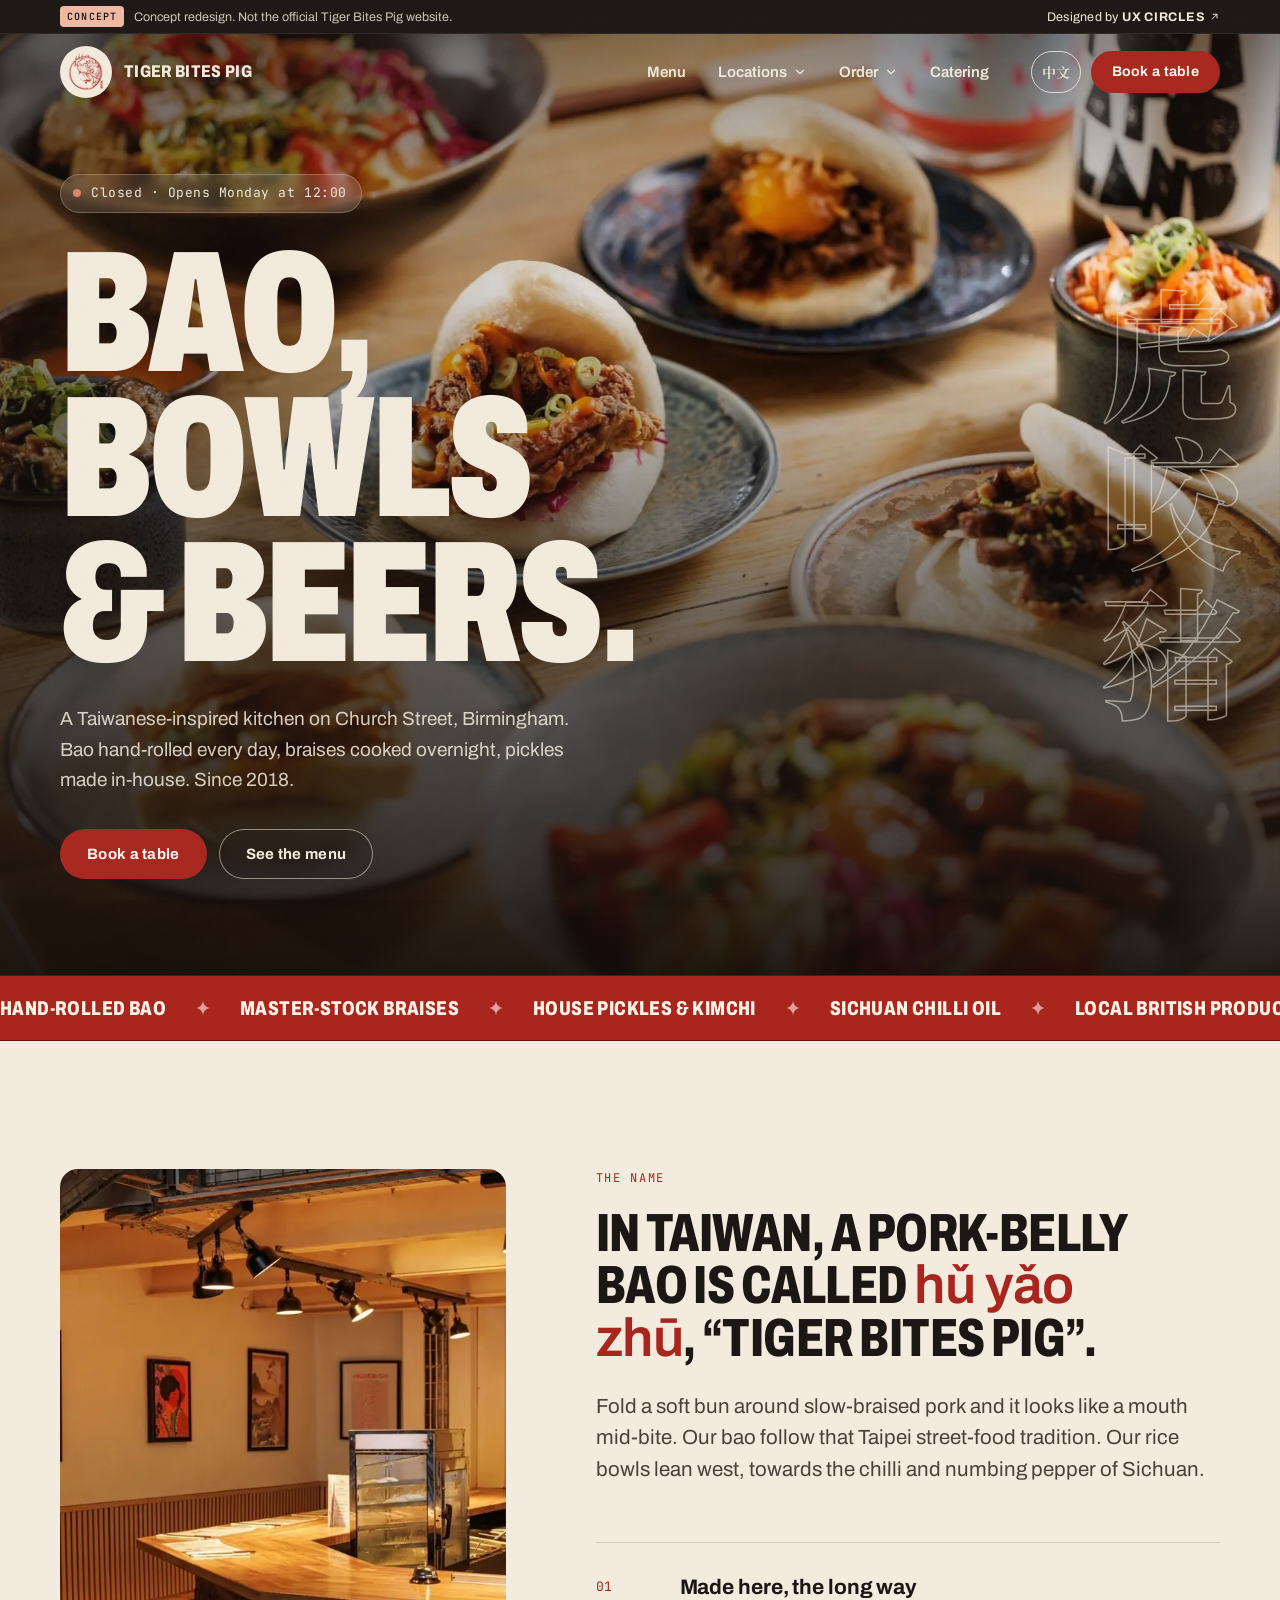
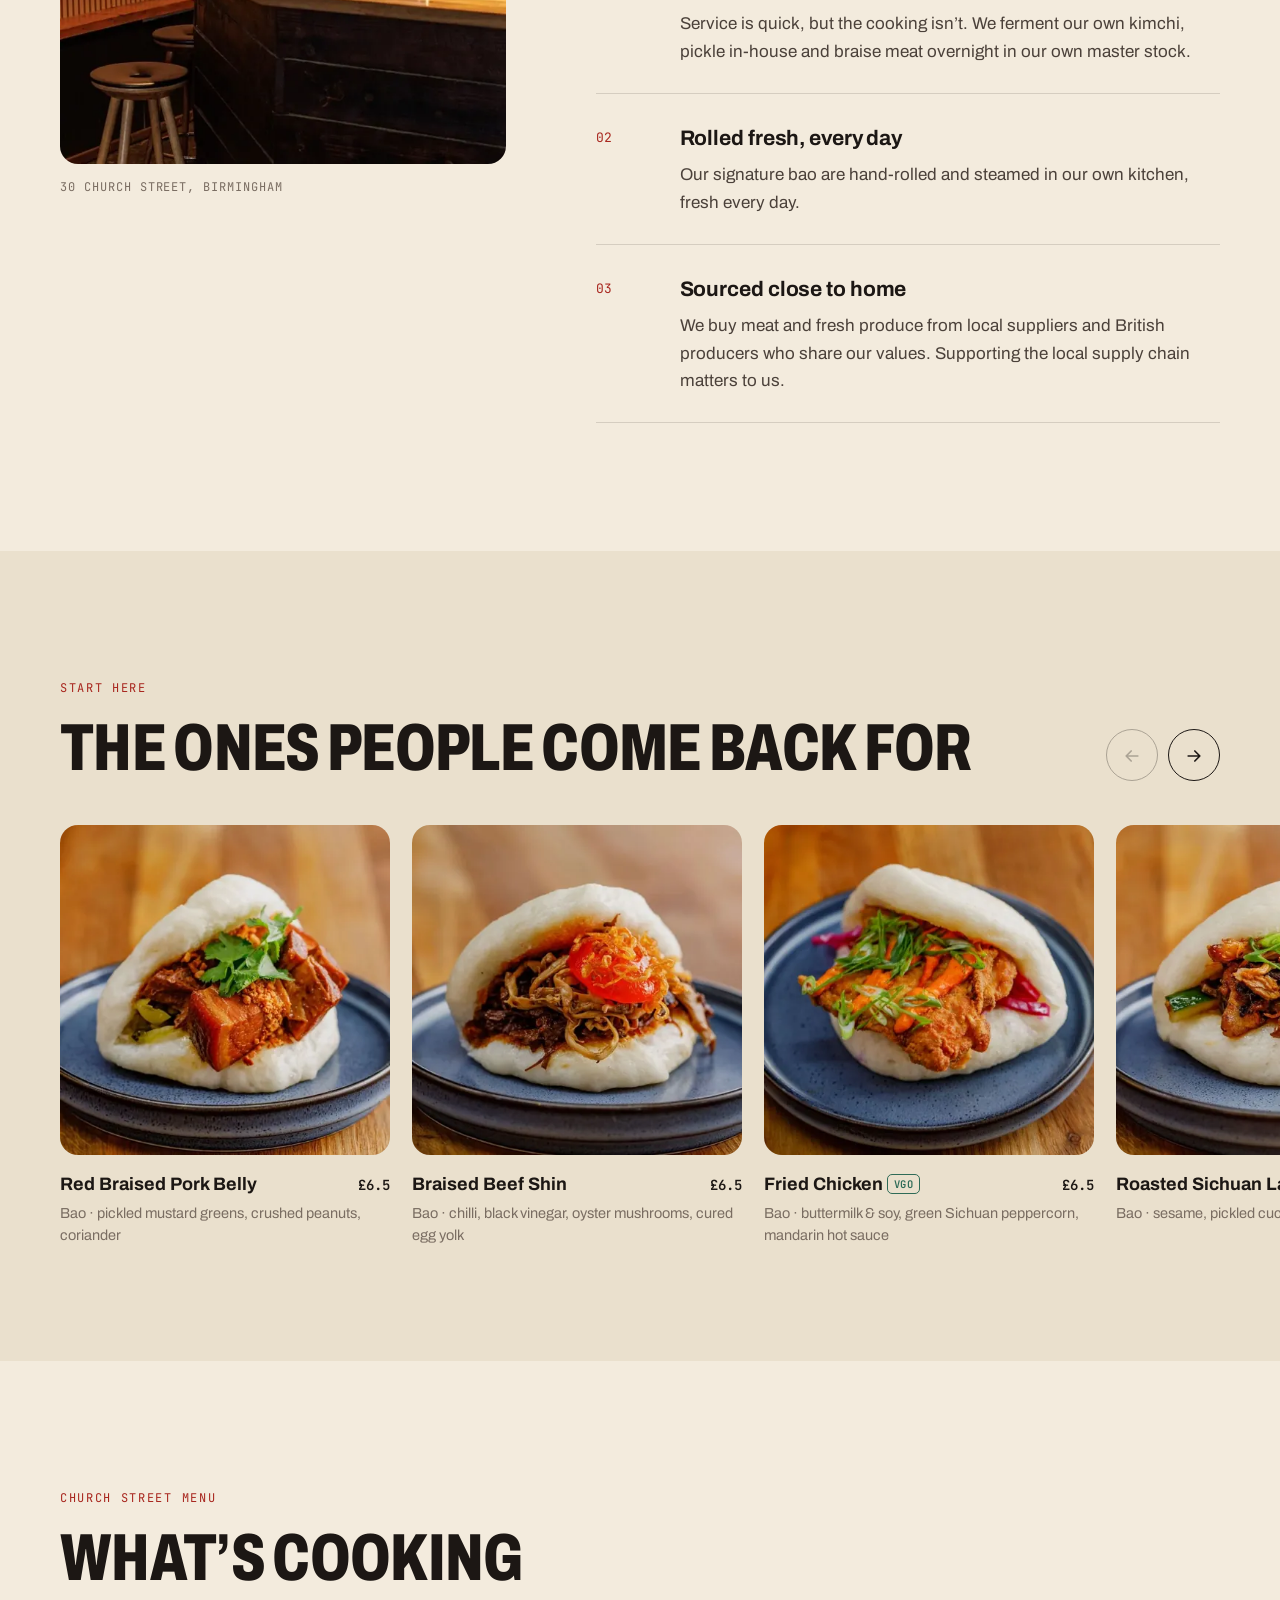
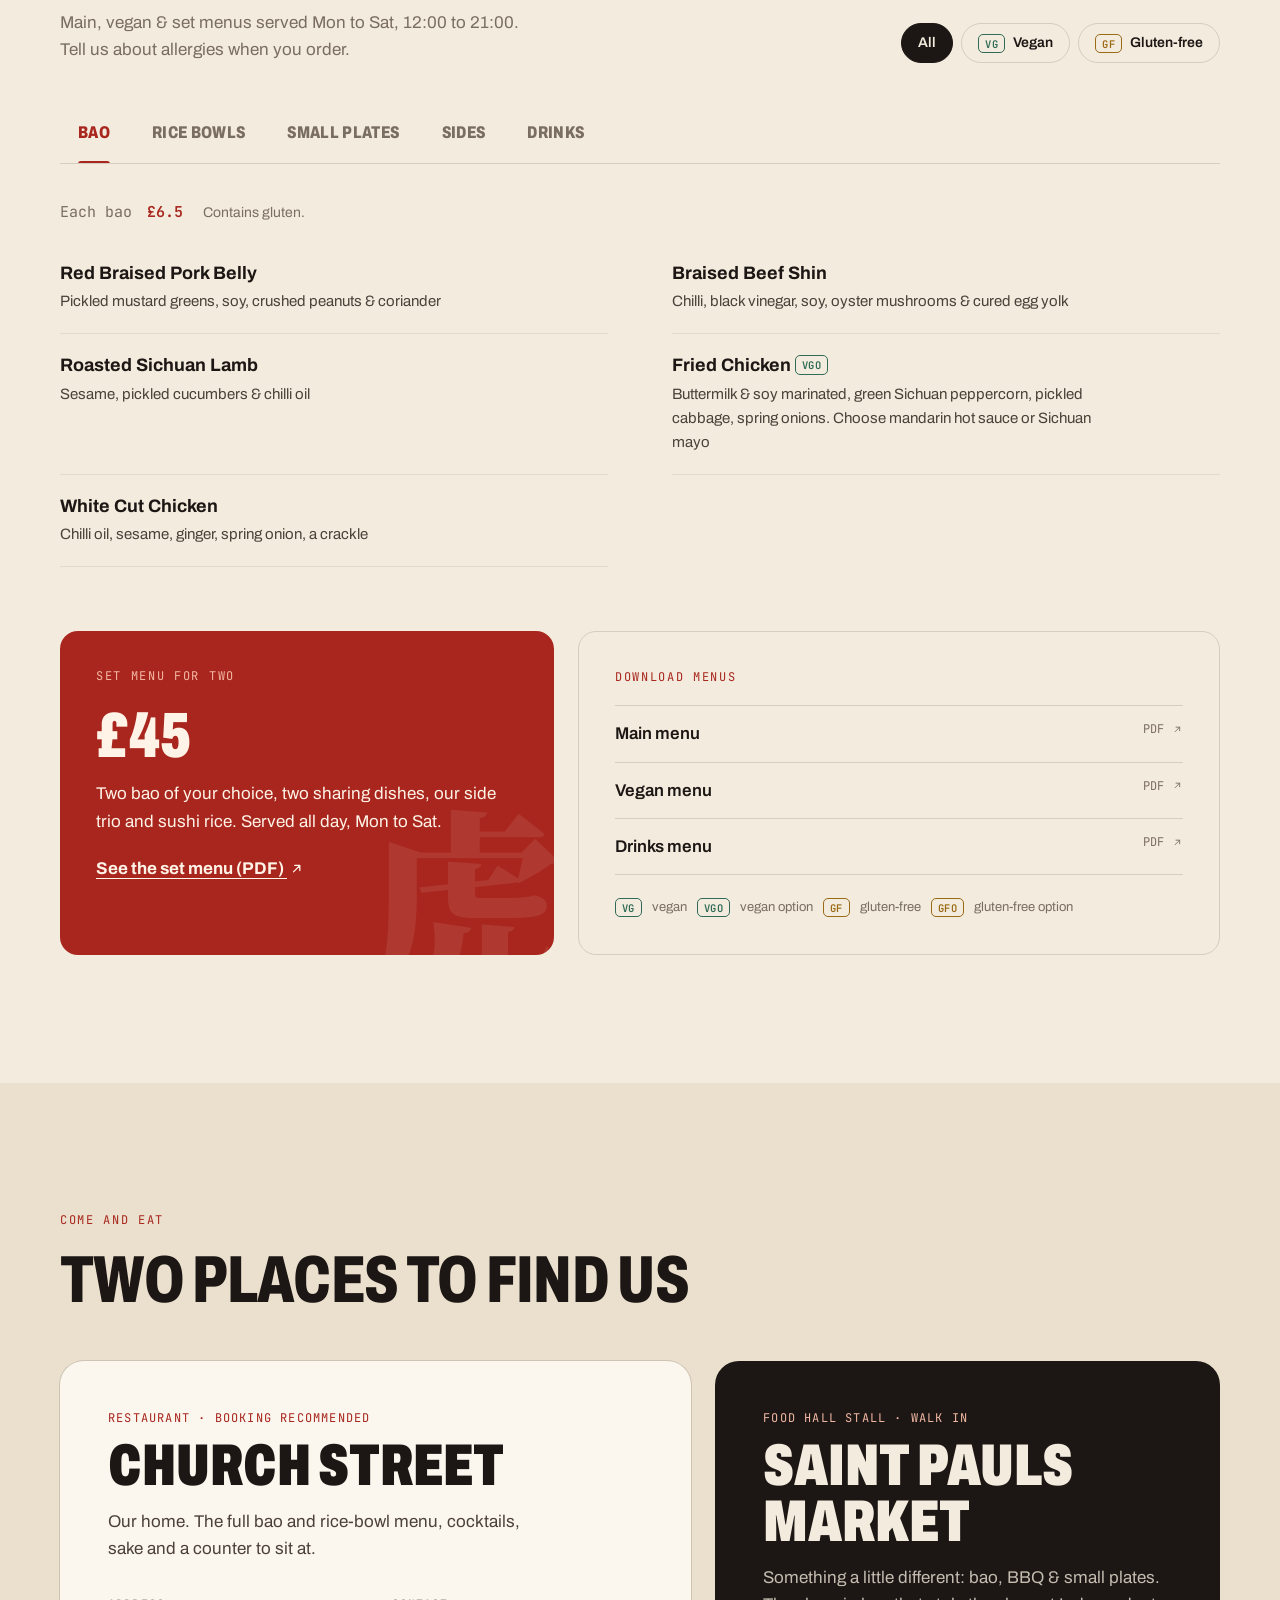
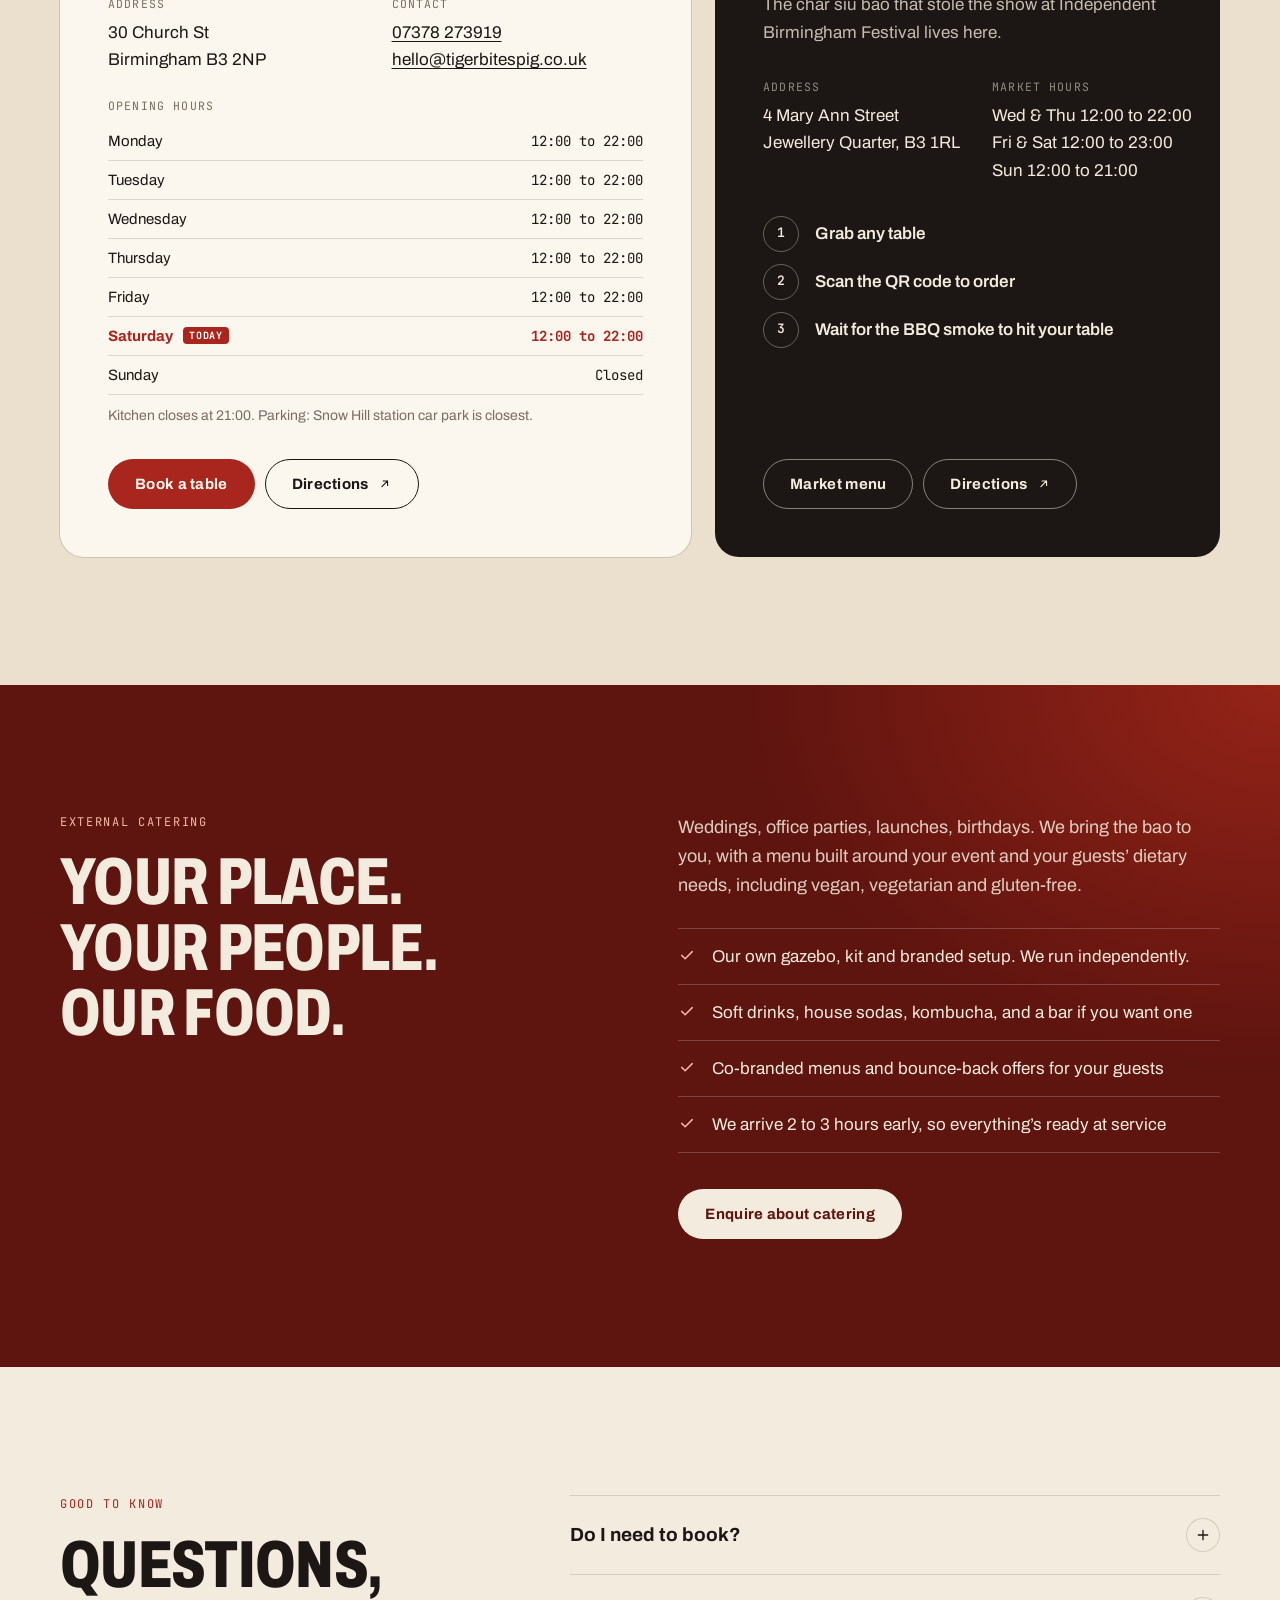
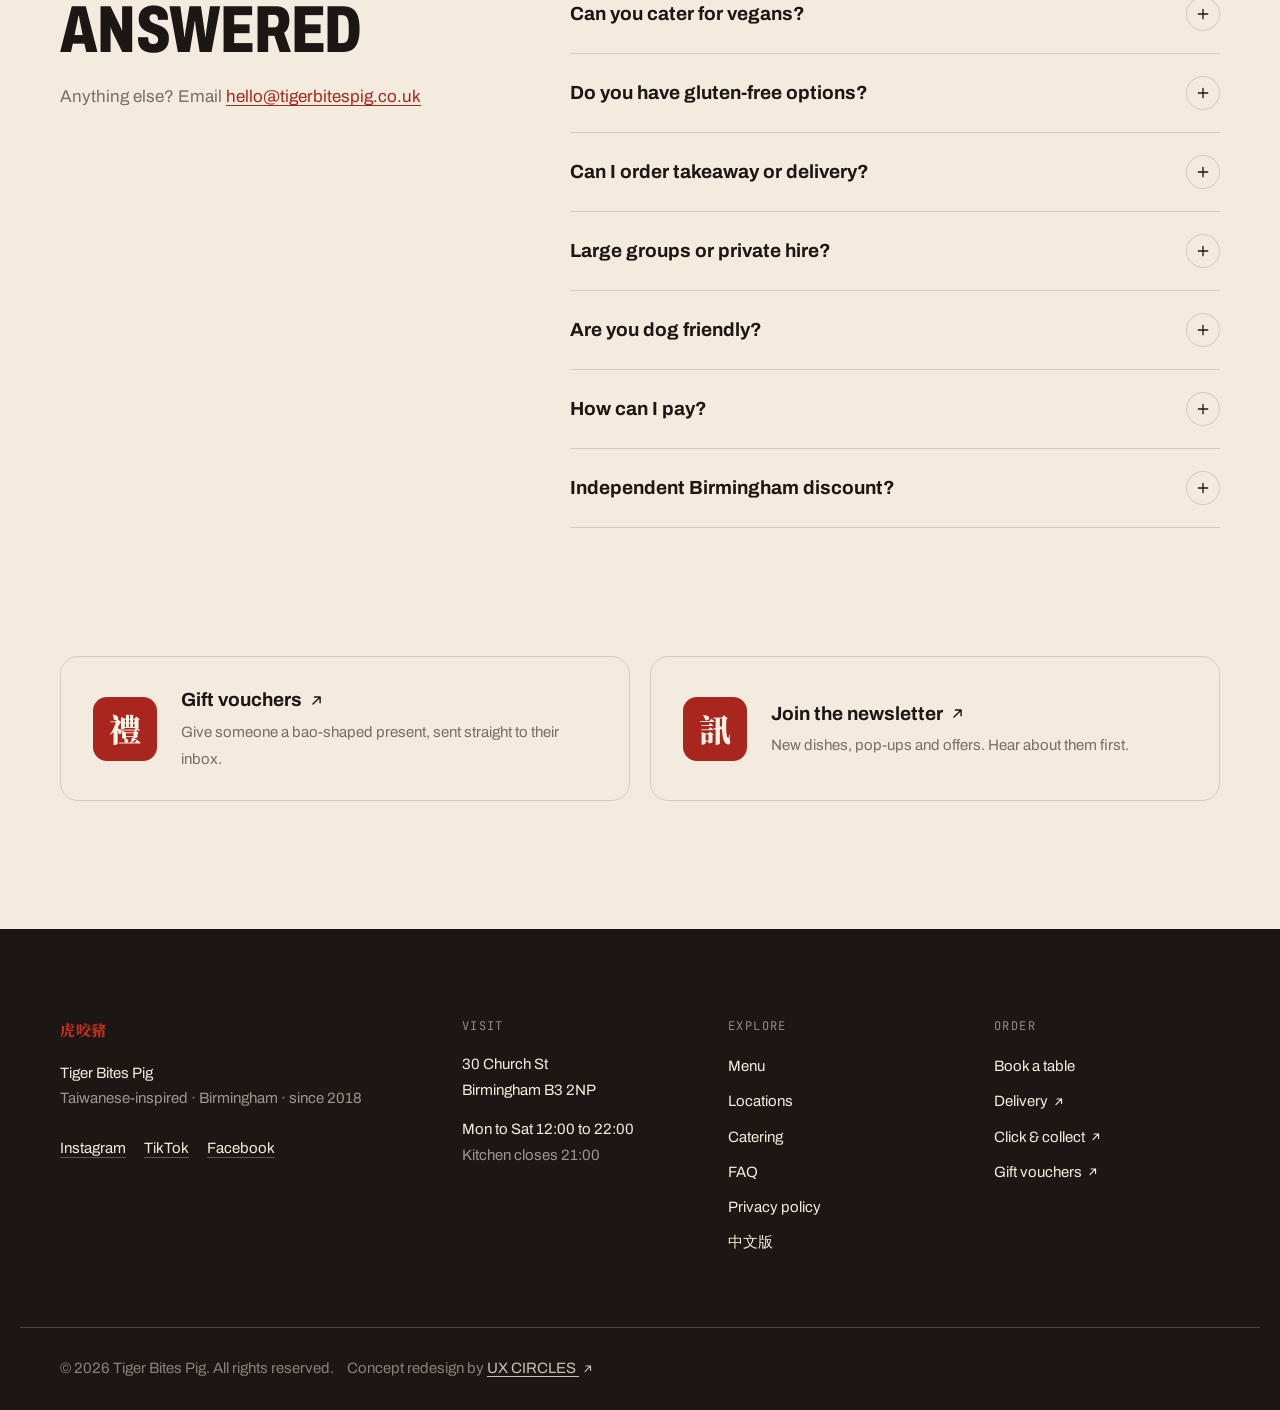
==== commit 4c919de2: "Declutter mobile: lighter menu, simpler header, auto-hiding action bar - Mobile header keeps only lo" ====
--- a/index.html
+++ b/index.html
@@ -7,9 +7,9 @@
   <meta name="description" content="Hand-rolled bao, master-stock rice bowls and house pickles on Church Street, Birmingham. Taiwanese-inspired since 2018.">
   <meta name="robots" content="noindex, nofollow">
   <meta name="theme-color" content="#F3EBDD">
-  <link rel="canonical" href="https://tigerbitespig.co.uk/">
-  <link rel="alternate" hreflang="en-GB" href="https://tigerbitespig.co.uk/">
-  <link rel="alternate" hreflang="zh-Hant" href="https://tigerbitespig.co.uk/zh/">
+  <link rel="canonical" href="https://uxcircles.github.io/tigerbitespig/">
+  <link rel="alternate" hreflang="en-GB" href="https://uxcircles.github.io/tigerbitespig/">
+  <link rel="alternate" hreflang="zh-Hant" href="https://uxcircles.github.io/tigerbitespig/zh/">
   <link rel="icon" href="favicon.ico" sizes="any">
   <link rel="icon" type="image/png" sizes="32x32" href="favicon-32.png">
   <link rel="apple-touch-icon" href="apple-touch-icon.png">
@@ -20,8 +20,8 @@
   <meta property="og:site_name" content="Tiger Bites Pig">
   <meta property="og:title" content="Tiger Bites Pig · Bao, bowls &amp; beers in Birmingham">
   <meta property="og:description" content="Hand-rolled bao, master-stock rice bowls and house pickles on Church Street, Birmingham.">
-  <meta property="og:url" content="https://tigerbitespig.co.uk/">
-  <meta property="og:image" content="https://tigerbitespig.co.uk/assets/img/og.jpg">
+  <meta property="og:url" content="https://uxcircles.github.io/tigerbitespig/">
+  <meta property="og:image" content="https://uxcircles.github.io/tigerbitespig/assets/img/og.jpg">
   <meta property="og:image:width" content="1200">
   <meta property="og:image:height" content="630">
   <meta name="twitter:card" content="summary_large_image">
@@ -30,7 +30,7 @@
   <link rel="preconnect" href="https://fonts.gstatic.com" crossorigin>
   <link href="https://fonts.googleapis.com/css2?family=Archivo:wdth,wght@62..125,400..900&family=JetBrains+Mono:wght@400;600&display=swap" rel="stylesheet">
   <link href="https://fonts.googleapis.com/css2?family=Noto+Serif+TC:wght@700;900&text=%E8%99%8E%E5%92%AC%E8%B1%AC%E7%A6%AE%E8%A8%8A%E7%87%92%E4%B8%AD%E6%96%87&display=swap" rel="stylesheet">
-  <link rel="stylesheet" href="styles.css?v=4">
+  <link rel="stylesheet" href="styles.css?v=6">
 
   <script type="application/ld+json">
   {
@@ -47,9 +47,9 @@
     },
     "telephone": "+447378273919",
     "email": "hello@tigerbitespig.co.uk",
-    "url": "https://tigerbitespig.co.uk/",
-    "image": "https://tigerbitespig.co.uk/assets/img/og.jpg",
-    "logo": "https://tigerbitespig.co.uk/assets/img/icon-512.png",
+    "url": "https://uxcircles.github.io/tigerbitespig/",
+    "image": "https://uxcircles.github.io/tigerbitespig/assets/img/og.jpg",
+    "logo": "https://uxcircles.github.io/tigerbitespig/assets/img/icon-512.png",
     "acceptsReservations": true,
     "priceRange": "££",
     "openingHoursSpecification": [{
@@ -116,6 +116,7 @@
           <li><a href="#catering">Catering</a></li>
           <li class="nav-mobile-only"><a href="https://tigerbitespig.giftpro.co.uk/vouchers/tiger-bites-pig-gift-voucher/" target="_blank" rel="noopener">Gift vouchers <span class="ext"><svg class="icon icon-ext" aria-hidden="true"><use href="#i-ext"/></svg></span></a></li>
           <li class="nav-mobile-only"><a href="#faq">FAQ</a></li>
+          <li class="nav-lang"><a href="zh/" lang="zh-Hant" hreflang="zh-Hant">中文版</a></li>
         </ul>
       </nav>
 
@@ -255,7 +256,7 @@
             <p class="muted">Main, vegan &amp; set menus served Mon to Sat, 12:00 to 21:00. Tell us about allergies when you order.</p>
           </div>
           <div class="filters" role="group" aria-label="Dietary filter">
-            <button class="chip is-on" data-filter="all" aria-pressed="true">Everything</button>
+            <button class="chip is-on" data-filter="all" aria-pressed="true">All</button>
             <button class="chip" data-filter="vg" aria-pressed="false"><span class="tag tag-vg">VG</span> Vegan</button>
             <button class="chip" data-filter="gf" aria-pressed="false"><span class="tag tag-gf">GF</span> Gluten-free</button>
           </div>
@@ -264,7 +265,7 @@
         <div class="tabs" role="tablist" aria-label="Menu sections" data-tabs>
           <button role="tab" id="t-bao" aria-controls="p-bao" aria-selected="true">Bao</button>
           <button role="tab" id="t-bowls" aria-controls="p-bowls" aria-selected="false" tabindex="-1">Rice bowls</button>
-          <button role="tab" id="t-small" aria-controls="p-small" aria-selected="false" tabindex="-1">Small plates &amp; salads</button>
+          <button role="tab" id="t-small" aria-controls="p-small" aria-selected="false" tabindex="-1">Small plates</button>
           <button role="tab" id="t-sides" aria-controls="p-sides" aria-selected="false" tabindex="-1">Sides</button>
           <button role="tab" id="t-drinks" aria-controls="p-drinks" aria-selected="false" tabindex="-1">Drinks</button>
         </div>
@@ -272,8 +273,8 @@
         <!-- Bao -->
         <div class="panel" role="tabpanel" id="p-bao" aria-labelledby="t-bao">
           <div class="panel-intro">
-            <p class="panel-price"><span>All bao</span> £6.5</p>
-            <p class="muted small">All bao contain gluten.</p>
+            <p class="panel-price"><span>Each bao</span> £6.5</p>
+            <p class="muted small">Contains gluten.</p>
           </div>
           <ul class="items">
             <li class="item" data-diet=""><div class="item-row"><h3>Red Braised Pork Belly</h3></div><p>Pickled mustard greens, soy, crushed peanuts &amp; coriander</p></li>
@@ -287,7 +288,7 @@
         <!-- Rice bowls -->
         <div class="panel" role="tabpanel" id="p-bowls" aria-labelledby="t-bowls" hidden>
           <div class="panel-intro">
-            <p class="panel-price"><span>All bowls</span> £18.5</p>
+            <p class="panel-price"><span>Each bowl</span> £18.5</p>
             <p class="muted small">Served with soy, roasted carrots, house pickles, mustard greens &amp; sesame. Classic bowls come with a cured egg yolk.</p>
           </div>
           <h3 class="group-title">Classic</h3>
@@ -607,6 +608,6 @@
     </div>
   </div>
 
-  <script src="main.js?v=3" defer></script>
+  <script src="main.js?v=4" defer></script>
 </body>
 </html>
--- a/styles.css
+++ b/styles.css
@@ -267,6 +267,9 @@
   .concept-short { display: inline; }
   .credit { display: block; margin: 6px 0 0; }
 }
+@media (max-width: 420px) {
+  .concept-short { display: none; }
+}
 
 /* ==========================================================
    Hero
@@ -435,14 +438,14 @@
 .panel { animation: fade .45s var(--ease); }
 @keyframes fade { from { opacity: 0; transform: translateY(8px); } }
 .panel-intro { display: flex; align-items: baseline; gap: 20px; flex-wrap: wrap; margin-bottom: 18px; }
-.panel-price { font-family: var(--f-mono); font-size: 15px; font-weight: 600; background: var(--ink); color: var(--paper); padding: 6px 12px; border-radius: 8px; }
-.panel-price span { opacity: .65; font-weight: 400; margin-right: 6px; }
+.panel-price { font-family: var(--f-mono); font-size: 15px; font-weight: 600; color: var(--red); }
+.panel-price span { color: var(--ink-3); font-weight: 400; margin-right: 6px; }
 .group-title { font-size: 14px; font-family: var(--f-mono); font-weight: 600; letter-spacing: .1em; text-transform: uppercase; margin: 40px 0 6px; color: var(--ink); }
 .group-title .muted { margin-left: 8px; text-transform: none; letter-spacing: 0; font-weight: 400; font-family: var(--f-body); }
 .panel > .group-title:first-child { margin-top: 0; }
 
 .items { display: grid; grid-template-columns: repeat(2, 1fr); column-gap: clamp(32px, 5vw, 72px); }
-.item { padding: 20px 0; border-bottom: 1px dashed var(--line); transition: opacity .25s; }
+.item { padding: 20px 0; border-bottom: 1px solid rgba(28, 23, 20, .08); transition: opacity .25s; }
 .item[hidden] { display: none; }
 .item-row { display: flex; align-items: baseline; gap: 14px; }
 .item-row h3 { font-size: 18px; font-weight: 700; line-height: 1.3; }
@@ -456,7 +459,7 @@
 .drinks { display: grid; grid-template-columns: repeat(3, 1fr); gap: clamp(28px, 4vw, 56px); }
 .drinks .items { grid-template-columns: 1fr; }
 .drinks .group-title { margin-top: 0; }
-.empty { padding: 40px; text-align: center; border: 1px dashed var(--line); border-radius: var(--radius); color: var(--ink-3); margin-top: 8px; }
+.empty { padding: 40px; text-align: center; border: 1px solid var(--line); border-radius: var(--radius); color: var(--ink-3); margin-top: 8px; }
 
 .menu-foot { display: grid; grid-template-columns: 1fr 1.3fr; gap: 24px; margin-top: 64px; }
 .set-card {
@@ -793,6 +796,38 @@
   html:lang(zh-Hant) .nav-list > li > a, html:lang(zh-Hant) .drop-toggle { font-size: 22px; }
 }
 
+/* ---------- Mobile decluttering ---------- */
+.nav-lang { display: none; }
+@media (max-width: 900px) {
+  .nav-lang { display: block; }
+  .header-actions .lang-switch { display: none; }
+}
+@media (max-width: 560px) {
+  .header-actions .btn-sm { display: none; }
+
+  .menu-head { gap: 20px; margin-bottom: 20px; }
+  .menu-head .muted { font-size: 15px; margin-top: 12px; }
+  .filters { gap: 6px; }
+  .chip { min-height: 34px; padding: 0 14px; font-size: 13.5px; }
+  .chip .tag { display: none; }
+
+  .tabs {
+    margin-bottom: 24px;
+    -webkit-mask-image: linear-gradient(90deg, #000 85%, transparent);
+            mask-image: linear-gradient(90deg, #000 85%, transparent);
+  }
+  .tabs [role="tab"] { padding: 14px 12px; font-size: 15px; }
+  .tabs [role="tab"]:last-child { margin-right: 40px; }
+  .tabs [role="tab"][aria-selected="true"]::after { left: 12px; right: 12px; }
+
+  .panel-intro { gap: 4px 12px; margin-bottom: 4px; }
+  .item { padding: 16px 0; }
+  .item-row h3 { font-size: 17px; }
+  .item p { font-size: 14.5px; }
+
+  .action-bar.is-hidden { transform: translateY(140%); }
+}
+
 @media (prefers-reduced-motion: reduce) {
   *, *::before, *::after { animation-duration: .001ms !important; animation-iteration-count: 1 !important; transition-duration: .001ms !important; }
   html { scroll-behavior: auto; }
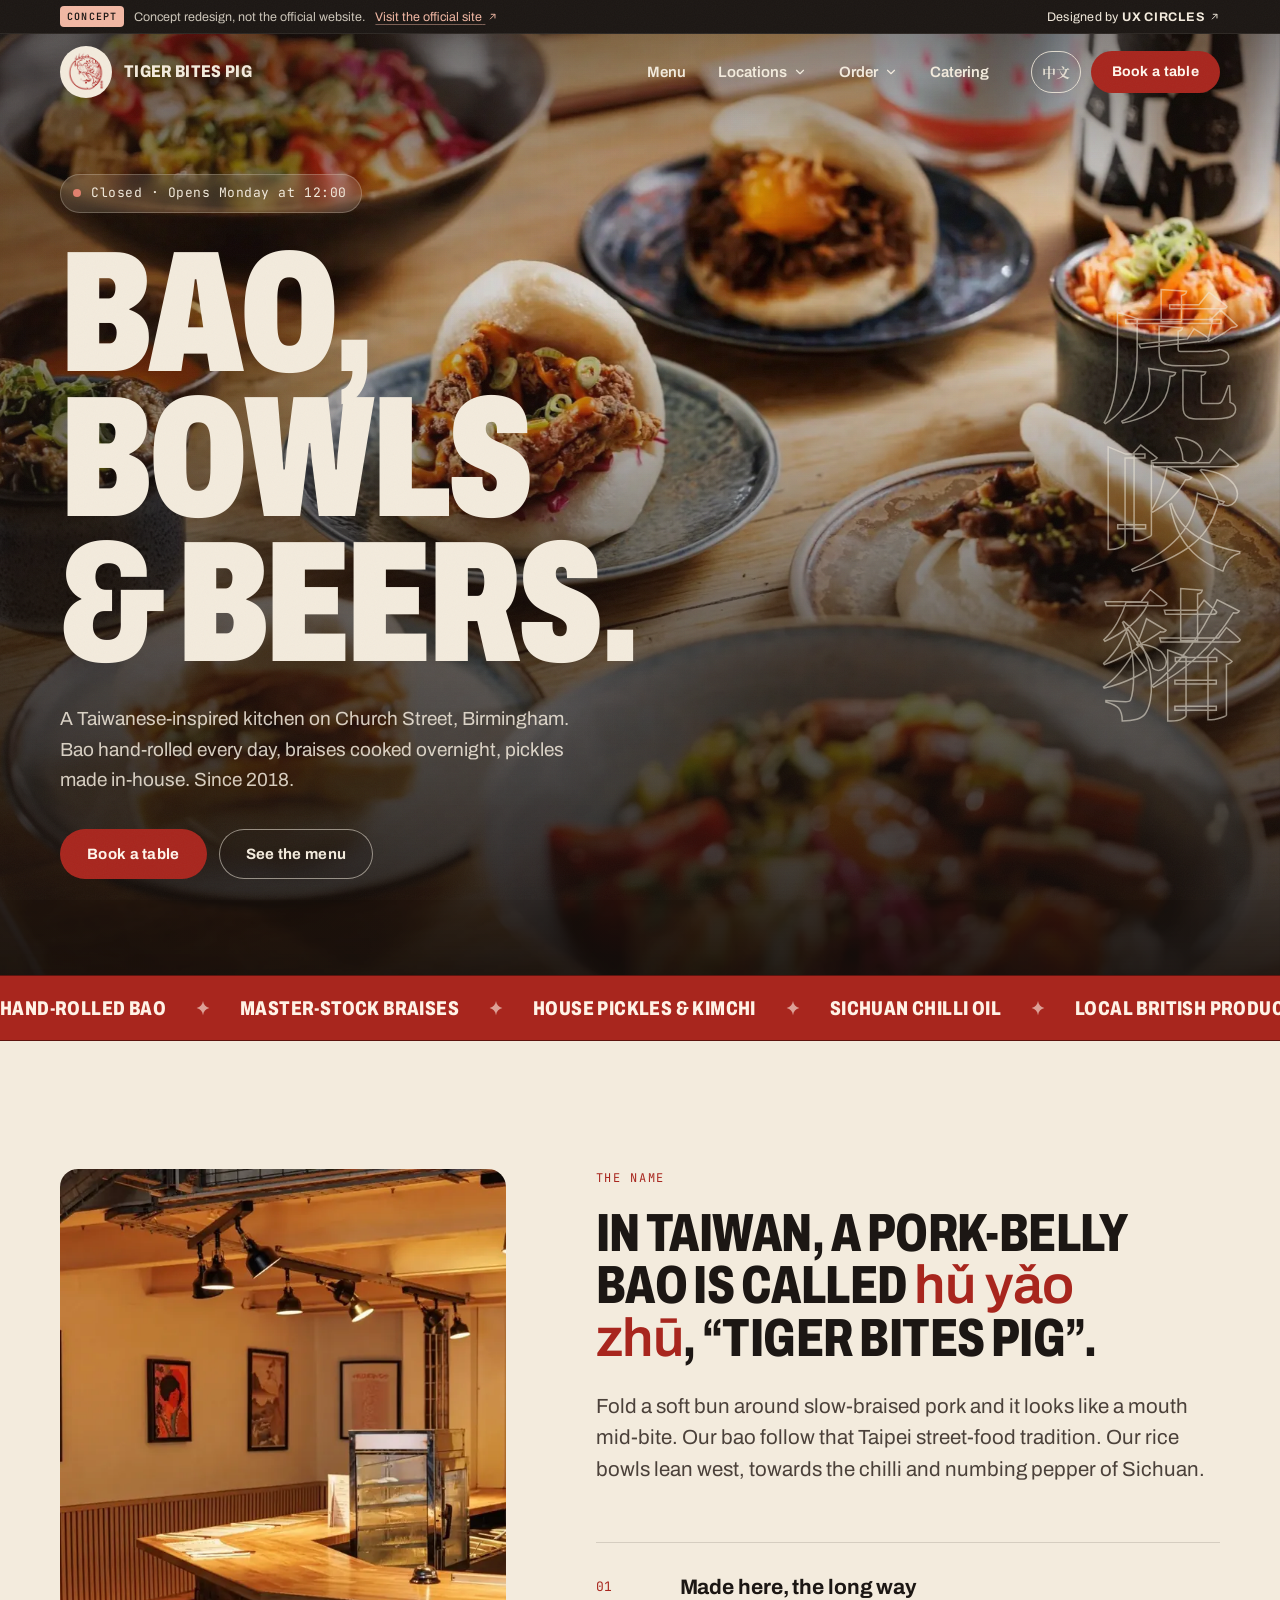
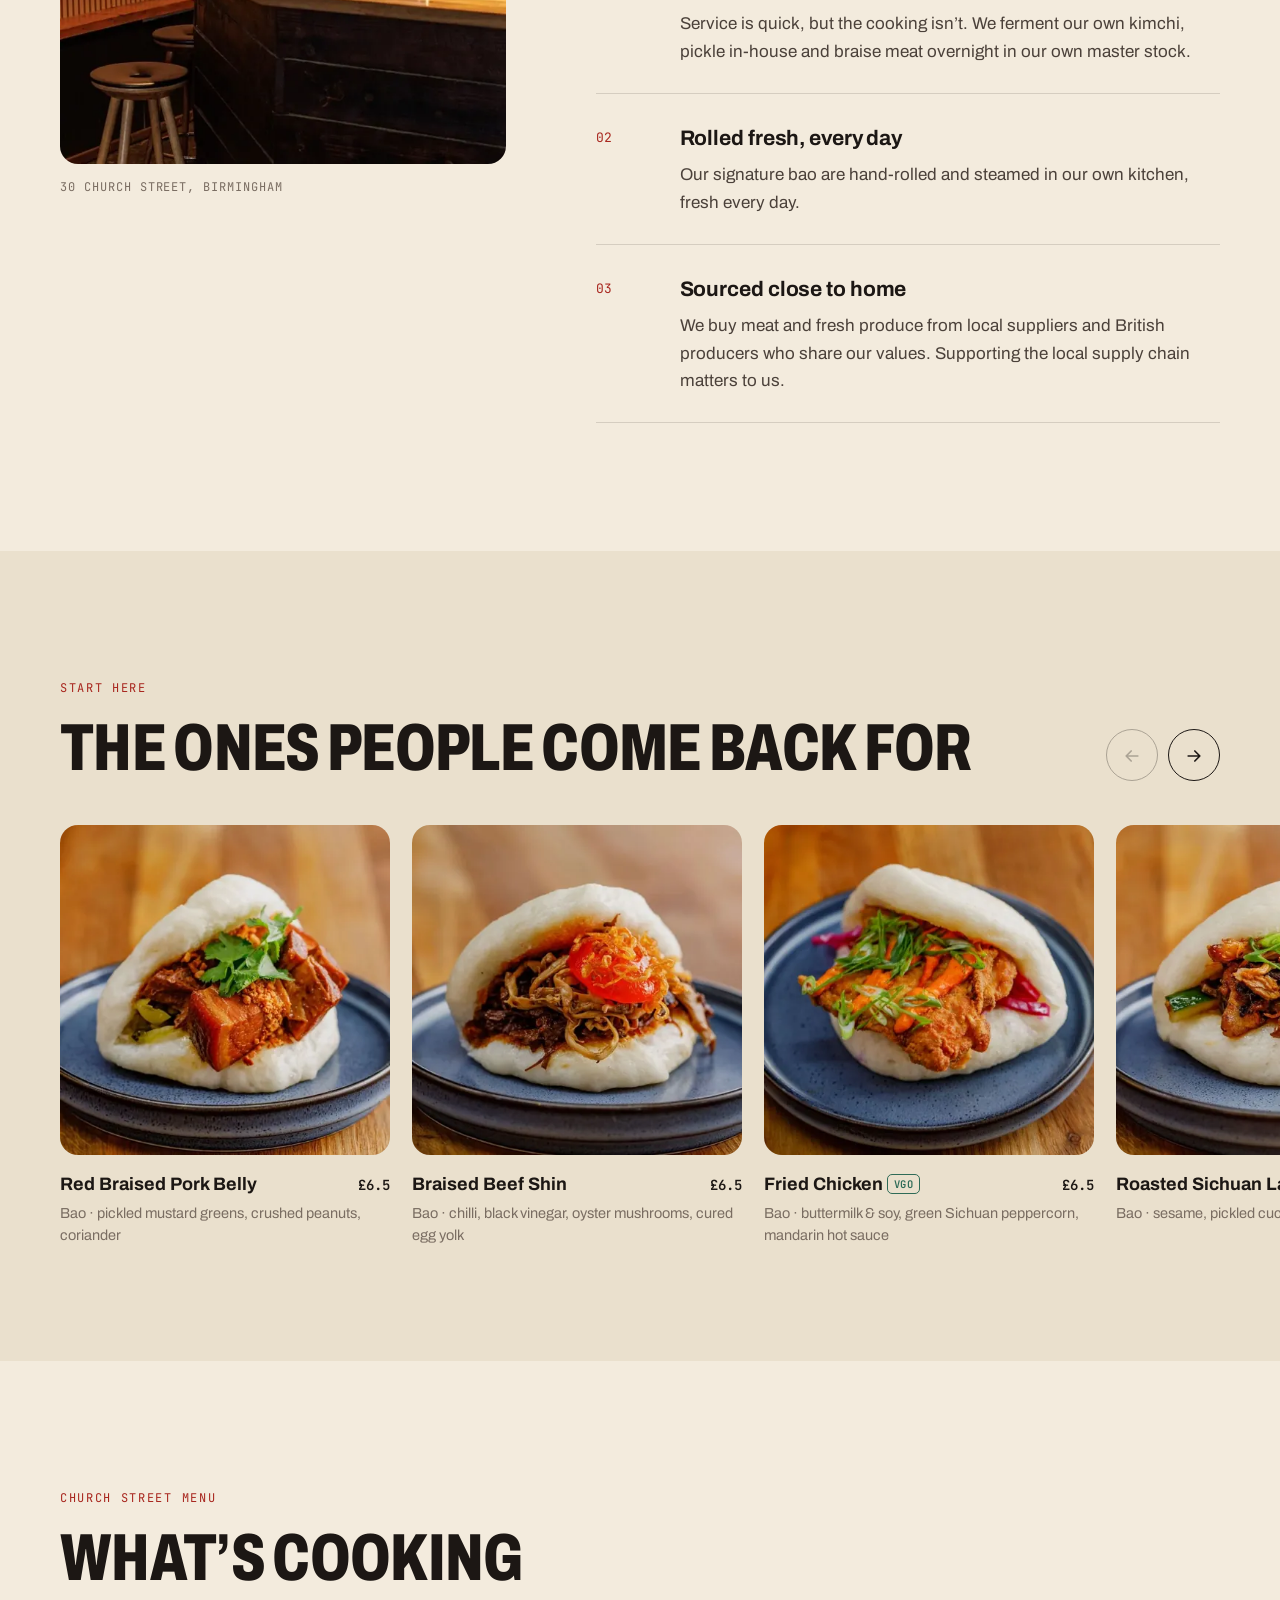
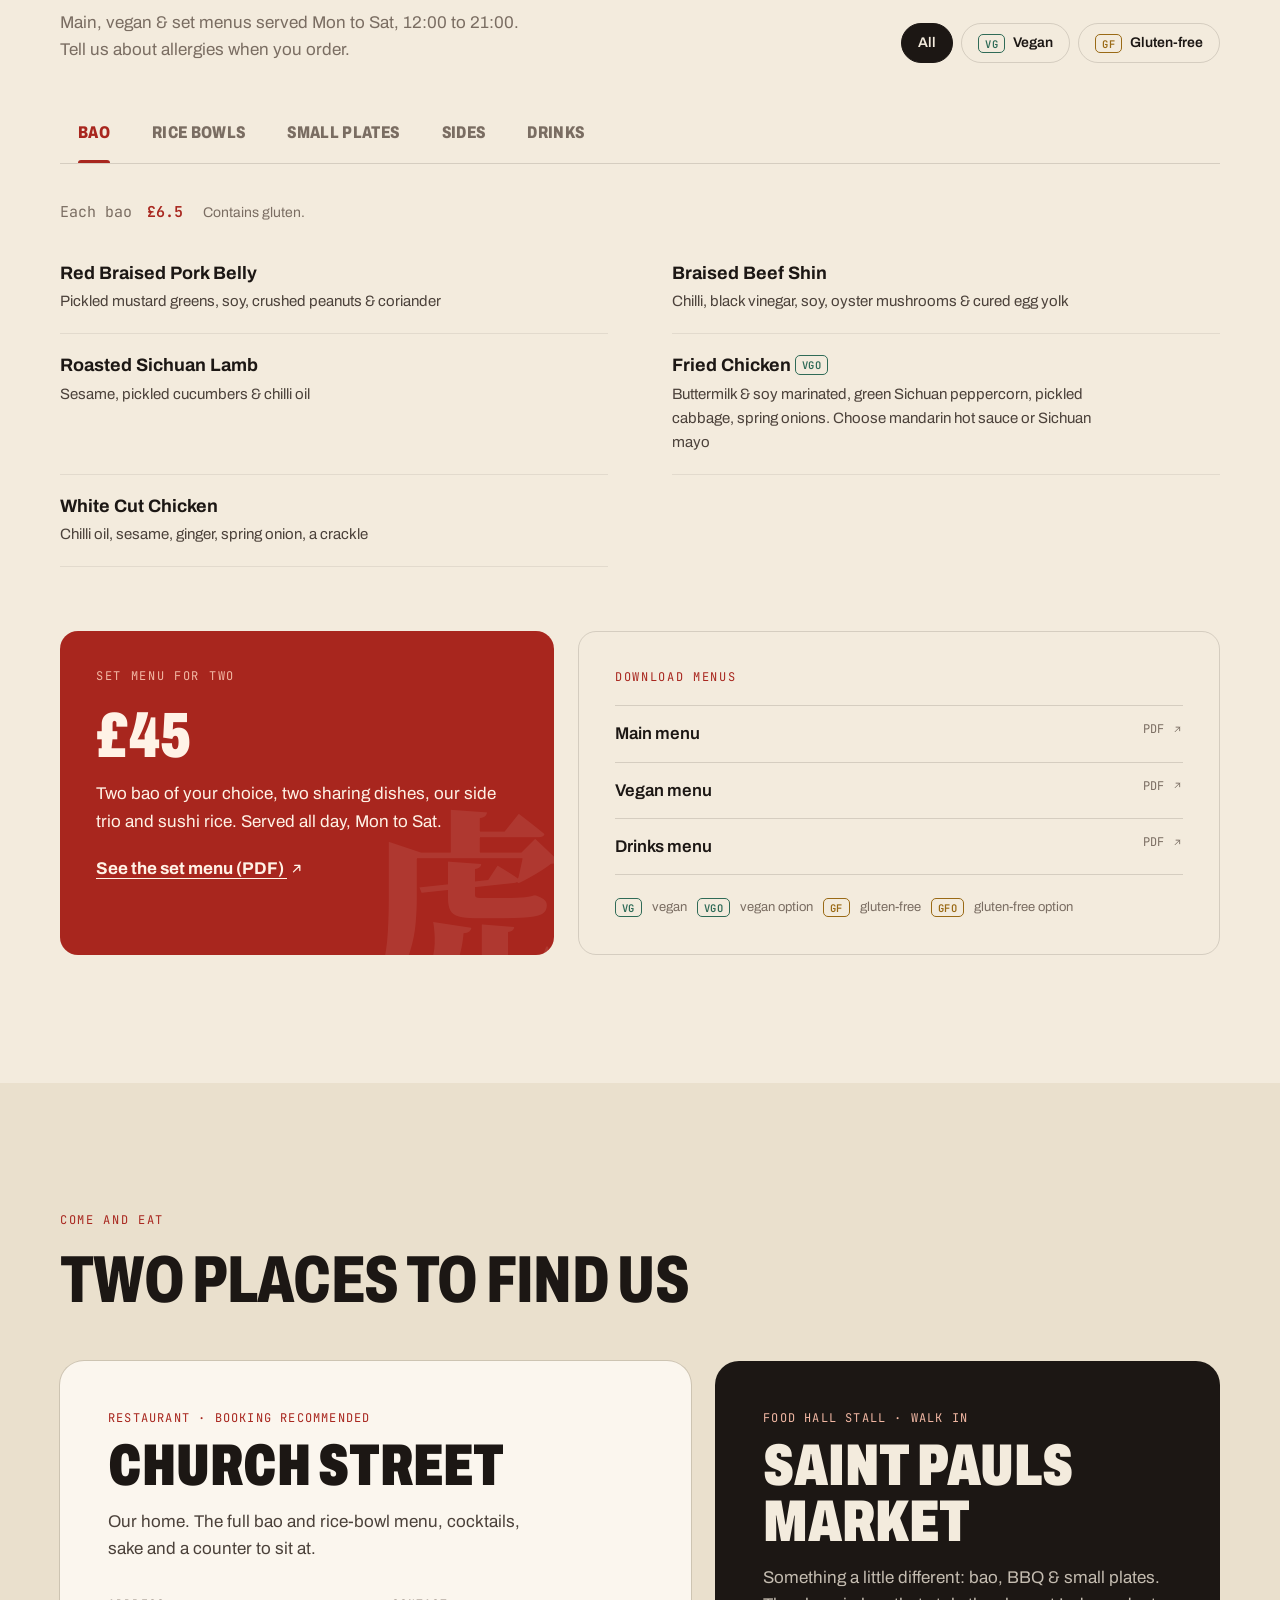
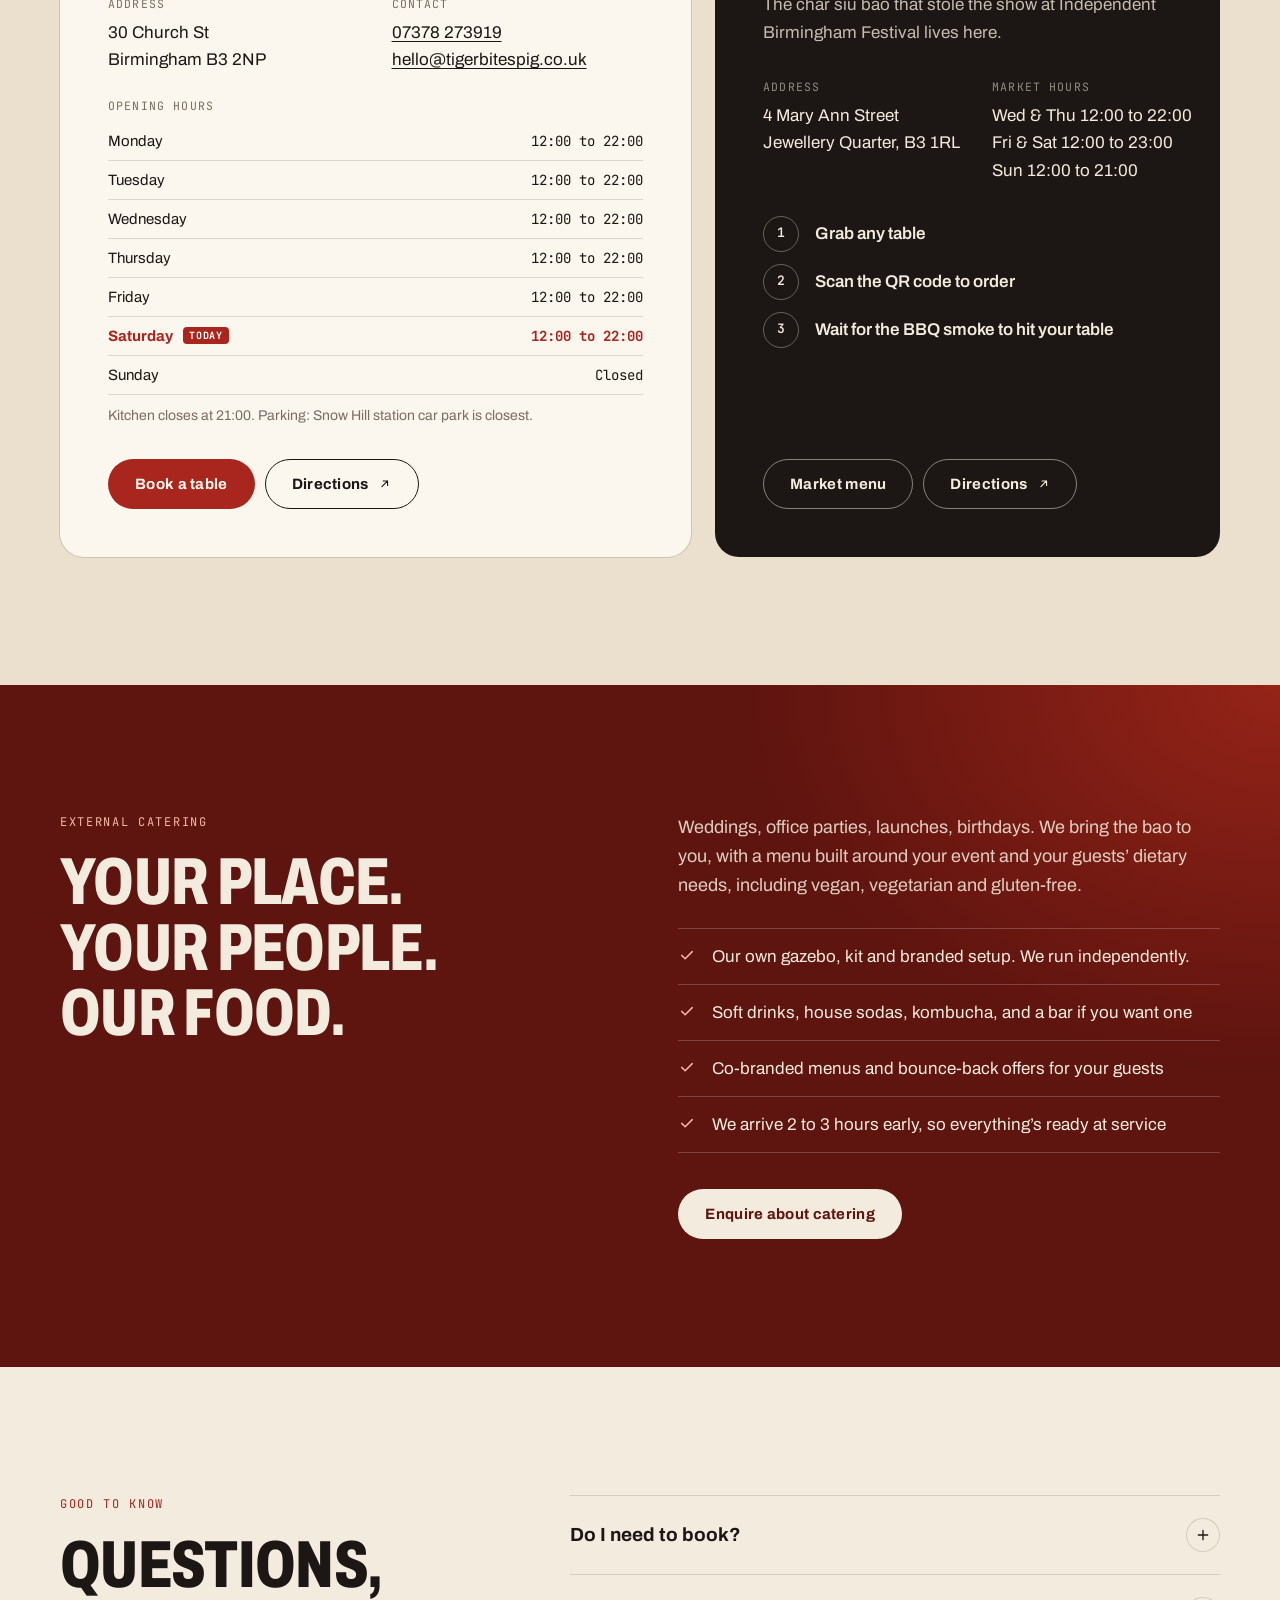
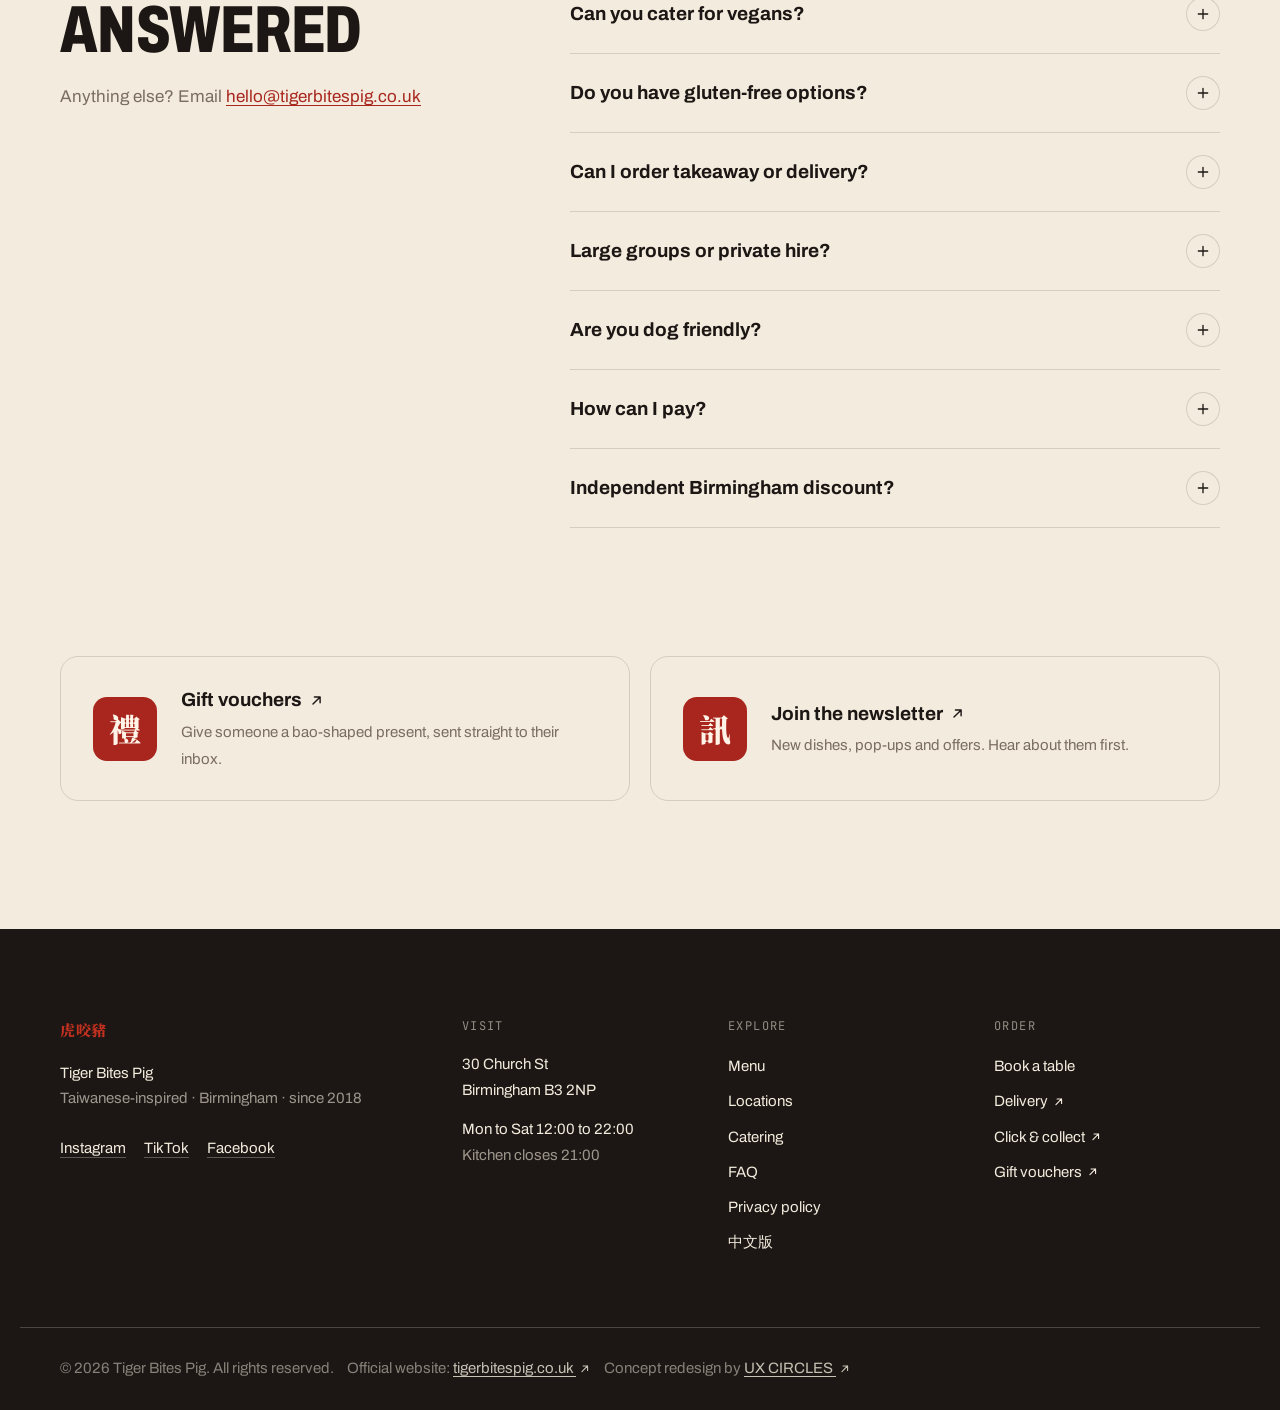
==== commit 2edefb62: "Link to the official Tiger Bites Pig website - Concept bar: 'Visit the official site' link on deskto" ====
--- a/index.html
+++ b/index.html
@@ -30,7 +30,7 @@
   <link rel="preconnect" href="https://fonts.gstatic.com" crossorigin>
   <link href="https://fonts.googleapis.com/css2?family=Archivo:wdth,wght@62..125,400..900&family=JetBrains+Mono:wght@400;600&display=swap" rel="stylesheet">
   <link href="https://fonts.googleapis.com/css2?family=Noto+Serif+TC:wght@700;900&text=%E8%99%8E%E5%92%AC%E8%B1%AC%E7%A6%AE%E8%A8%8A%E7%87%92%E4%B8%AD%E6%96%87&display=swap" rel="stylesheet">
-  <link rel="stylesheet" href="styles.css?v=6">
+  <link rel="stylesheet" href="styles.css?v=8">
 
   <script type="application/ld+json">
   {
@@ -74,8 +74,8 @@
   <header class="site-header" data-header>
     <div class="concept-bar" role="note">
       <div class="wrap concept-inner">
-        <p><span class="concept-tag">Concept</span><span class="concept-long">Concept redesign. Not the official Tiger Bites Pig website.</span><span class="concept-short">Concept redesign</span></p>
-        <a href="https://ux-circles.com/web" target="_blank" rel="noopener">Designed by <strong>UX CIRCLES</strong> <svg class="icon icon-ext" aria-hidden="true"><use href="#i-ext"/></svg></a>
+        <p><span class="concept-tag">Concept</span><span class="concept-long">Concept redesign, not the official website.</span><a class="concept-official" href="https://tigerbitespig.co.uk/" target="_blank" rel="noopener"><span class="concept-long">Visit the official site</span><span class="concept-short">Official site</span> <svg class="icon icon-ext" aria-hidden="true"><use href="#i-ext"/></svg></a></p>
+        <a href="https://ux-circles.com/web" target="_blank" rel="noopener"><span class="concept-by">Designed by </span><strong>UX CIRCLES</strong> <svg class="icon icon-ext" aria-hidden="true"><use href="#i-ext"/></svg></a>
       </div>
     </div>
     <div class="wrap header-inner">
@@ -587,7 +587,7 @@
       </div>
     </div>
     <div class="wrap footer-base">
-      <p>© <span data-year>2026</span> Tiger Bites Pig. All rights reserved. <span class="credit">Concept redesign by <a href="https://ux-circles.com/web" target="_blank" rel="noopener">UX CIRCLES <svg class="icon icon-ext" aria-hidden="true"><use href="#i-ext"/></svg></a></span></p>
+      <p>© <span data-year>2026</span> Tiger Bites Pig. All rights reserved. <span class="credit">Official website: <a href="https://tigerbitespig.co.uk/" target="_blank" rel="noopener">tigerbitespig.co.uk <svg class="icon icon-ext" aria-hidden="true"><use href="#i-ext"/></svg></a></span> <span class="credit">Concept redesign by <a href="https://ux-circles.com/web" target="_blank" rel="noopener">UX CIRCLES <svg class="icon icon-ext" aria-hidden="true"><use href="#i-ext"/></svg></a></span></p>
     </div>
   </footer>
 
--- a/styles.css
+++ b/styles.css
@@ -164,10 +164,15 @@
 }
 .site-header.is-solid {
   background: rgba(243, 235, 221, .92);
+  box-shadow: 0 1px 0 var(--line);
+  color: var(--ink);
+}
+/* Blur lives on a pseudo-element: backdrop-filter on the header itself would
+   make it the containing block for the fixed mobile nav and clip it. */
+.site-header.is-solid::before {
+  content: ""; position: absolute; inset: 0; z-index: -1;
   backdrop-filter: saturate(1.4) blur(14px);
   -webkit-backdrop-filter: saturate(1.4) blur(14px);
-  box-shadow: 0 1px 0 var(--line);
-  color: var(--ink);
 }
 .header-inner { height: var(--header-h); display: flex; align-items: center; gap: 28px; }
 .brand { display: flex; align-items: center; gap: 12px; text-decoration: none; flex-shrink: 0; }
@@ -259,6 +264,12 @@
 .concept-inner a { flex-shrink: 0; color: var(--paper); text-decoration: none; letter-spacing: .02em; }
 .concept-inner a strong { letter-spacing: .06em; }
 .concept-inner a:hover { color: #F2B8A4; }
+.concept-inner .concept-official {
+  color: #F2B8A4;
+  text-decoration: underline; text-underline-offset: 3px; text-decoration-color: rgba(242, 184, 164, .45);
+  letter-spacing: 0;
+}
+.concept-inner .concept-official:hover { color: var(--paper); text-decoration-color: currentColor; }
 .credit { display: inline-block; margin-left: 10px; }
 .credit a { color: rgba(243, 235, 221, .8); text-underline-offset: 3px; }
 .credit a:hover { color: #F2B8A4; }
@@ -267,8 +278,8 @@
   .concept-short { display: inline; }
   .credit { display: block; margin: 6px 0 0; }
 }
-@media (max-width: 420px) {
-  .concept-short { display: none; }
+@media (max-width: 640px) {
+  .concept-inner .concept-official { display: none; }
 }
 
 /* ==========================================================
@@ -415,7 +426,8 @@
 
 .tabs {
   display: flex; gap: 6px;
-  overflow-x: auto; scrollbar-width: none;
+  overflow-x: auto; overflow-y: hidden; scrollbar-width: none;
+  overscroll-behavior-x: contain;
   border-bottom: 1px solid var(--line);
   margin-bottom: 36px;
 }
@@ -433,7 +445,7 @@
 }
 .tabs [role="tab"]:hover { color: var(--ink); }
 .tabs [role="tab"][aria-selected="true"] { color: var(--red); }
-.tabs [role="tab"][aria-selected="true"]::after { content: ""; position: absolute; left: 18px; right: 18px; bottom: -1px; height: 3px; background: var(--red); border-radius: 3px 3px 0 0; }
+.tabs [role="tab"][aria-selected="true"]::after { content: ""; position: absolute; left: 18px; right: 18px; bottom: 0; height: 3px; background: var(--red); border-radius: 3px 3px 0 0; }
 
 .panel { animation: fade .45s var(--ease); }
 @keyframes fade { from { opacity: 0; transform: translateY(8px); } }
@@ -625,6 +637,7 @@
 @media (max-width: 1080px) {
   .footer-grid { grid-template-columns: 1fr 1fr; }
   .drinks { grid-template-columns: 1fr 1fr; }
+  .loc-alt .loc-facts { grid-template-columns: 1fr; }
 }
 
 @media (max-width: 900px) {
@@ -706,7 +719,7 @@
   .hero-cjk { display: none; }
   .status { font-size: 12px; }
   .sig-head .rail-ctrl { display: none; }
-  .loc-facts { grid-template-columns: 1fr; }
+  .loc-facts, .loc-alt .loc-facts { grid-template-columns: 1fr; }
   .loc-facts .span-2 { grid-column: auto; }
   .footer-grid { grid-template-columns: 1fr; }
   .faq-list details p { padding-right: 0; }
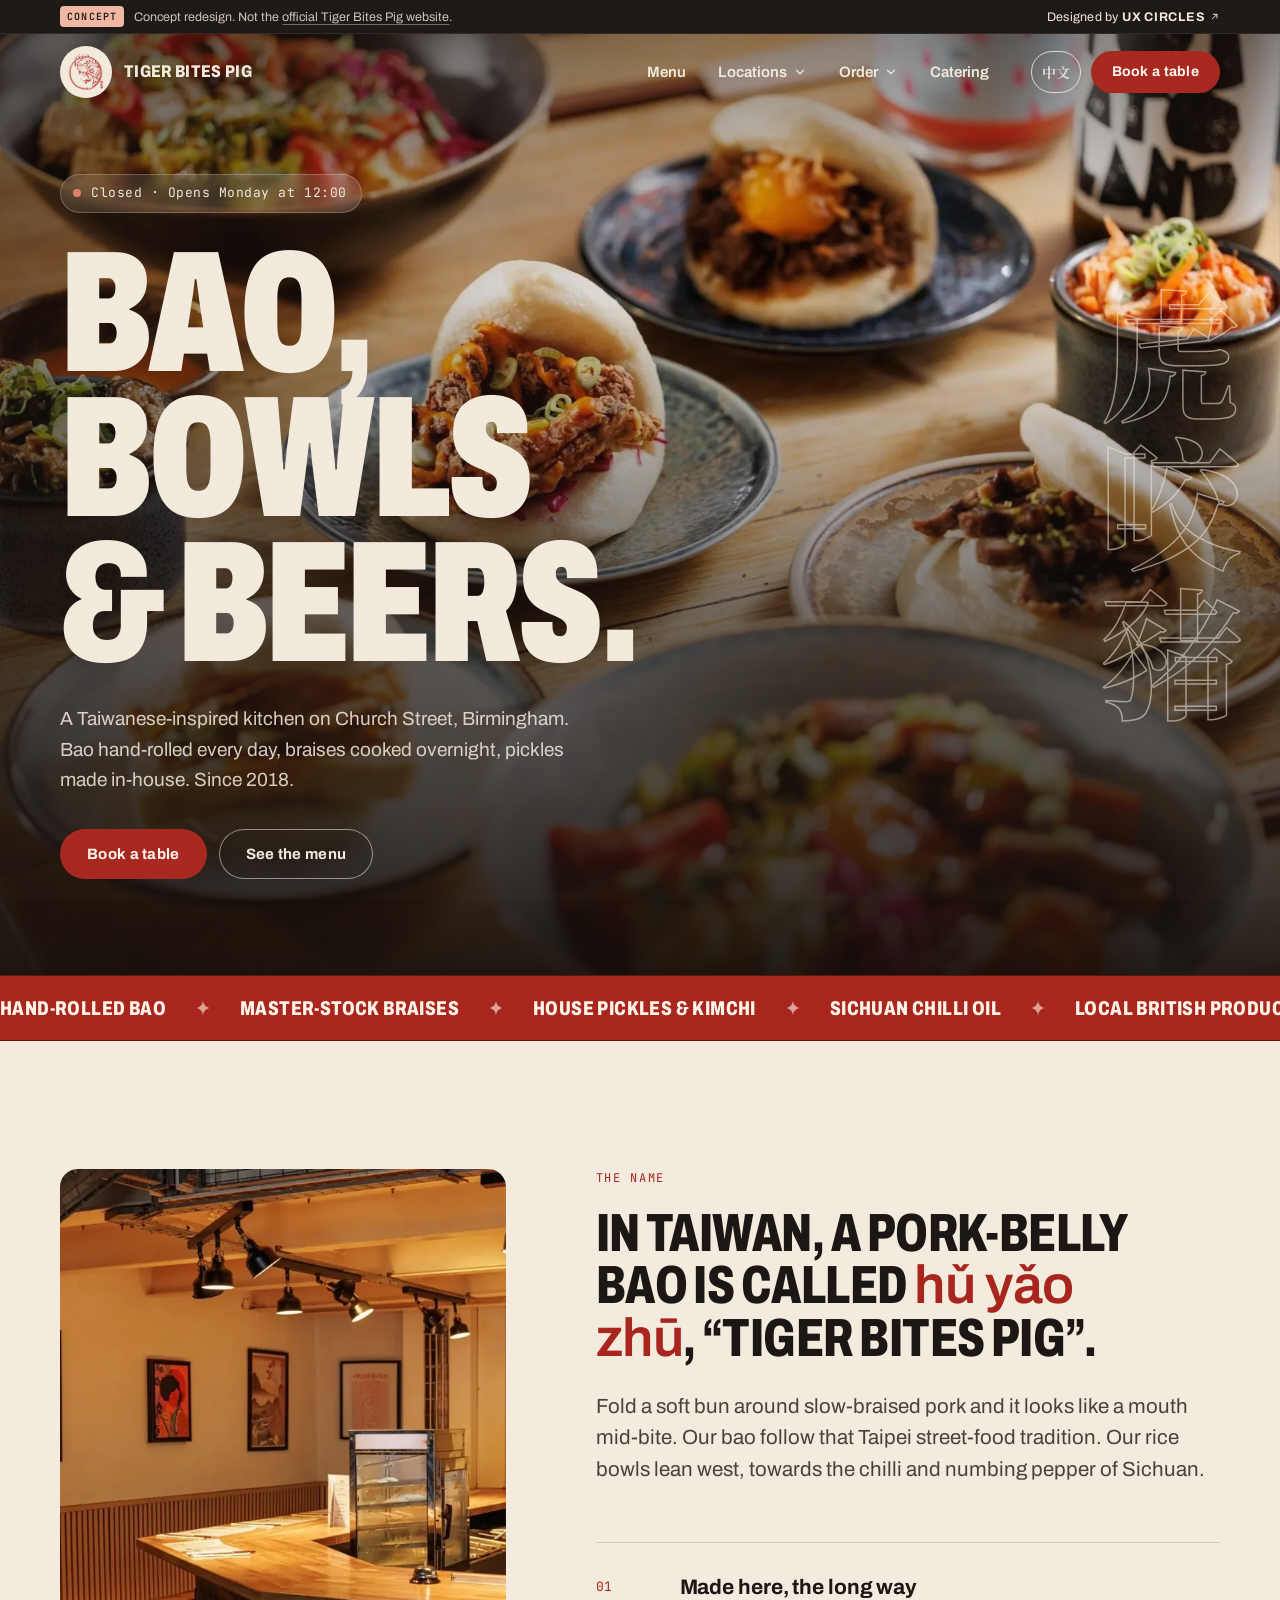
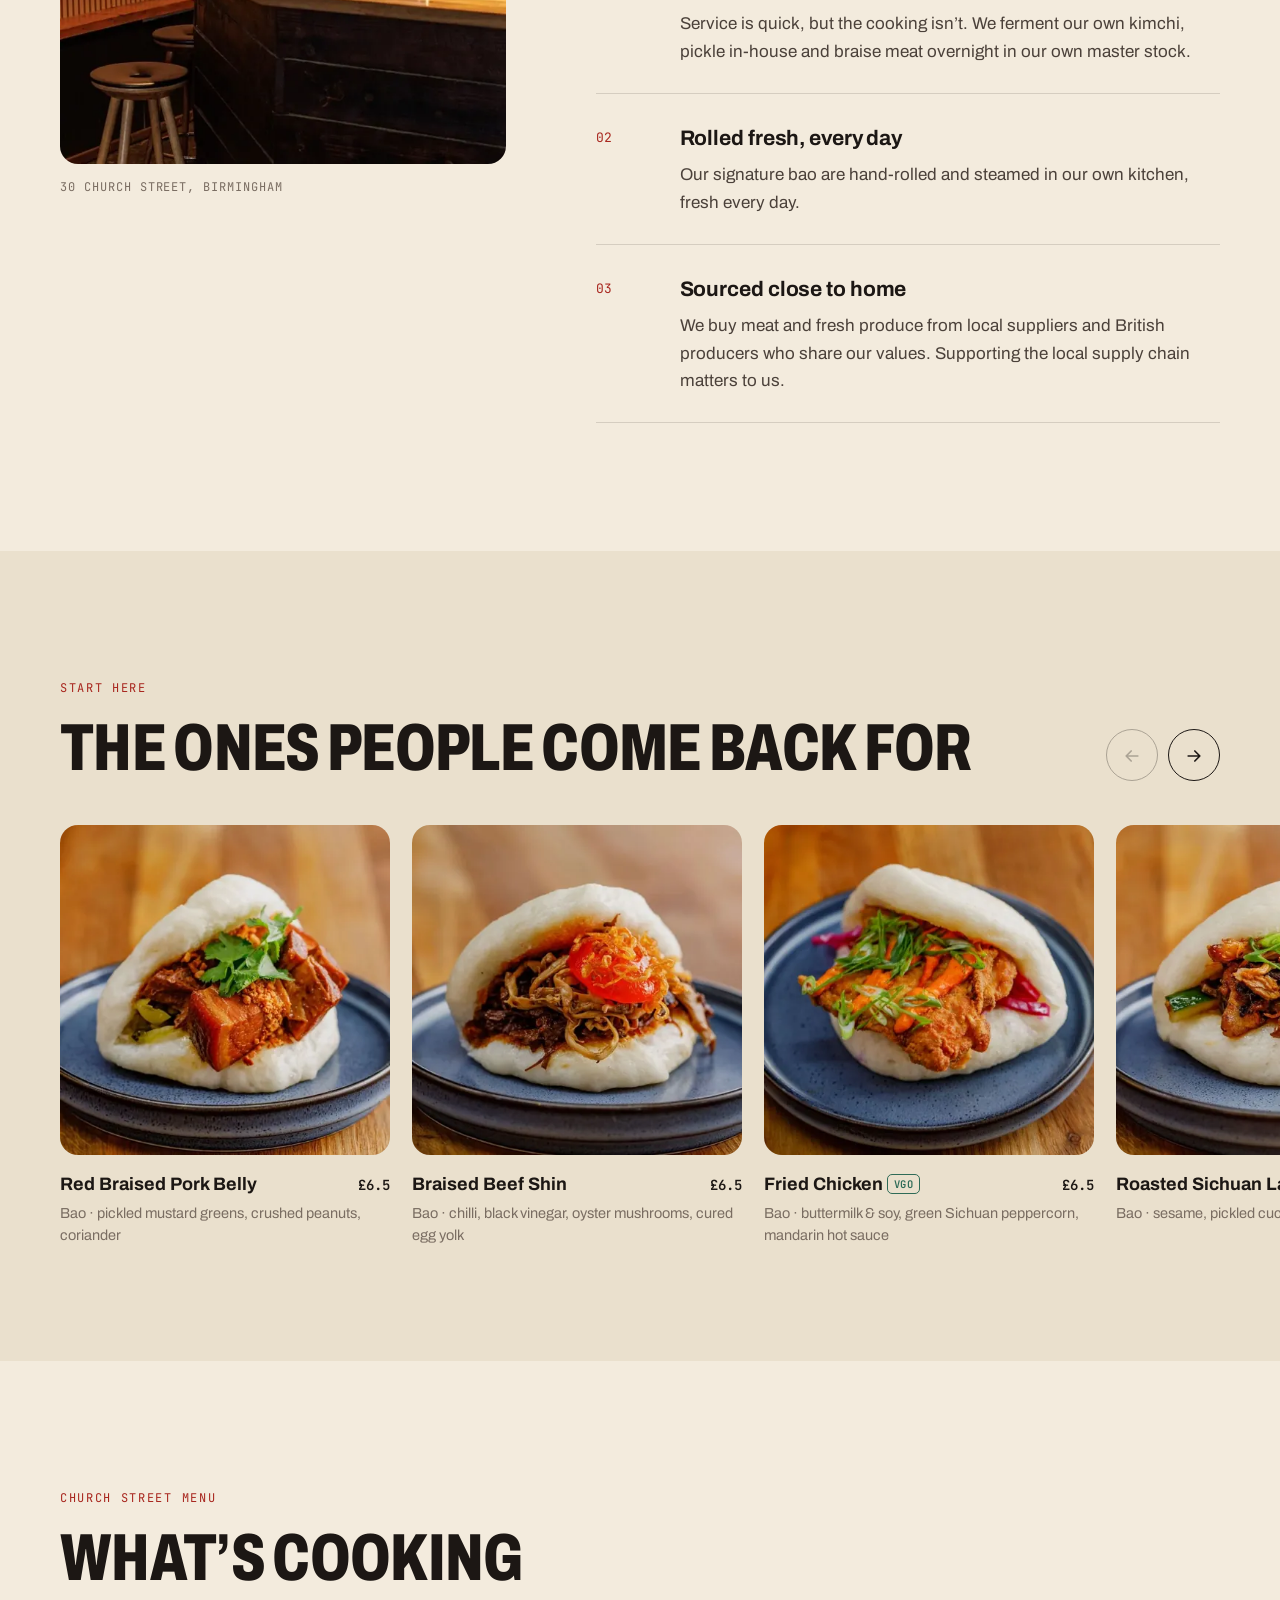
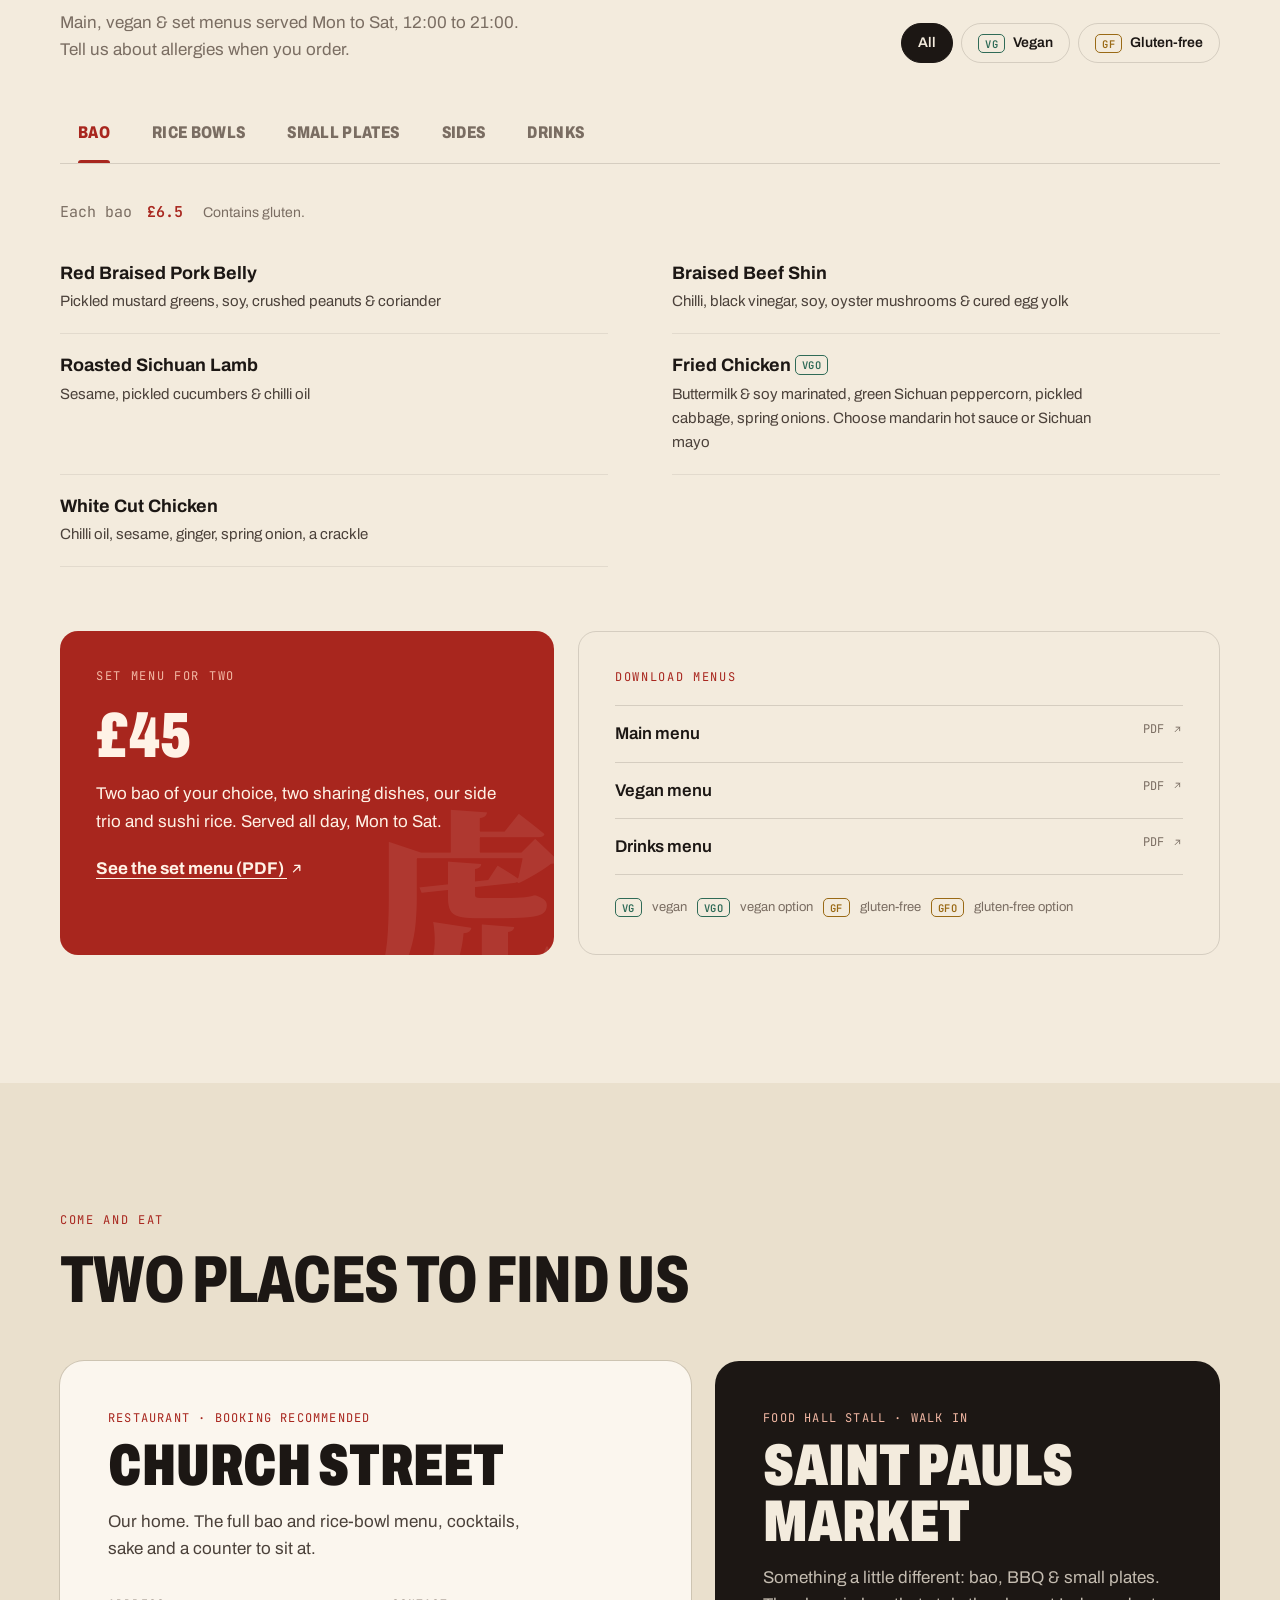
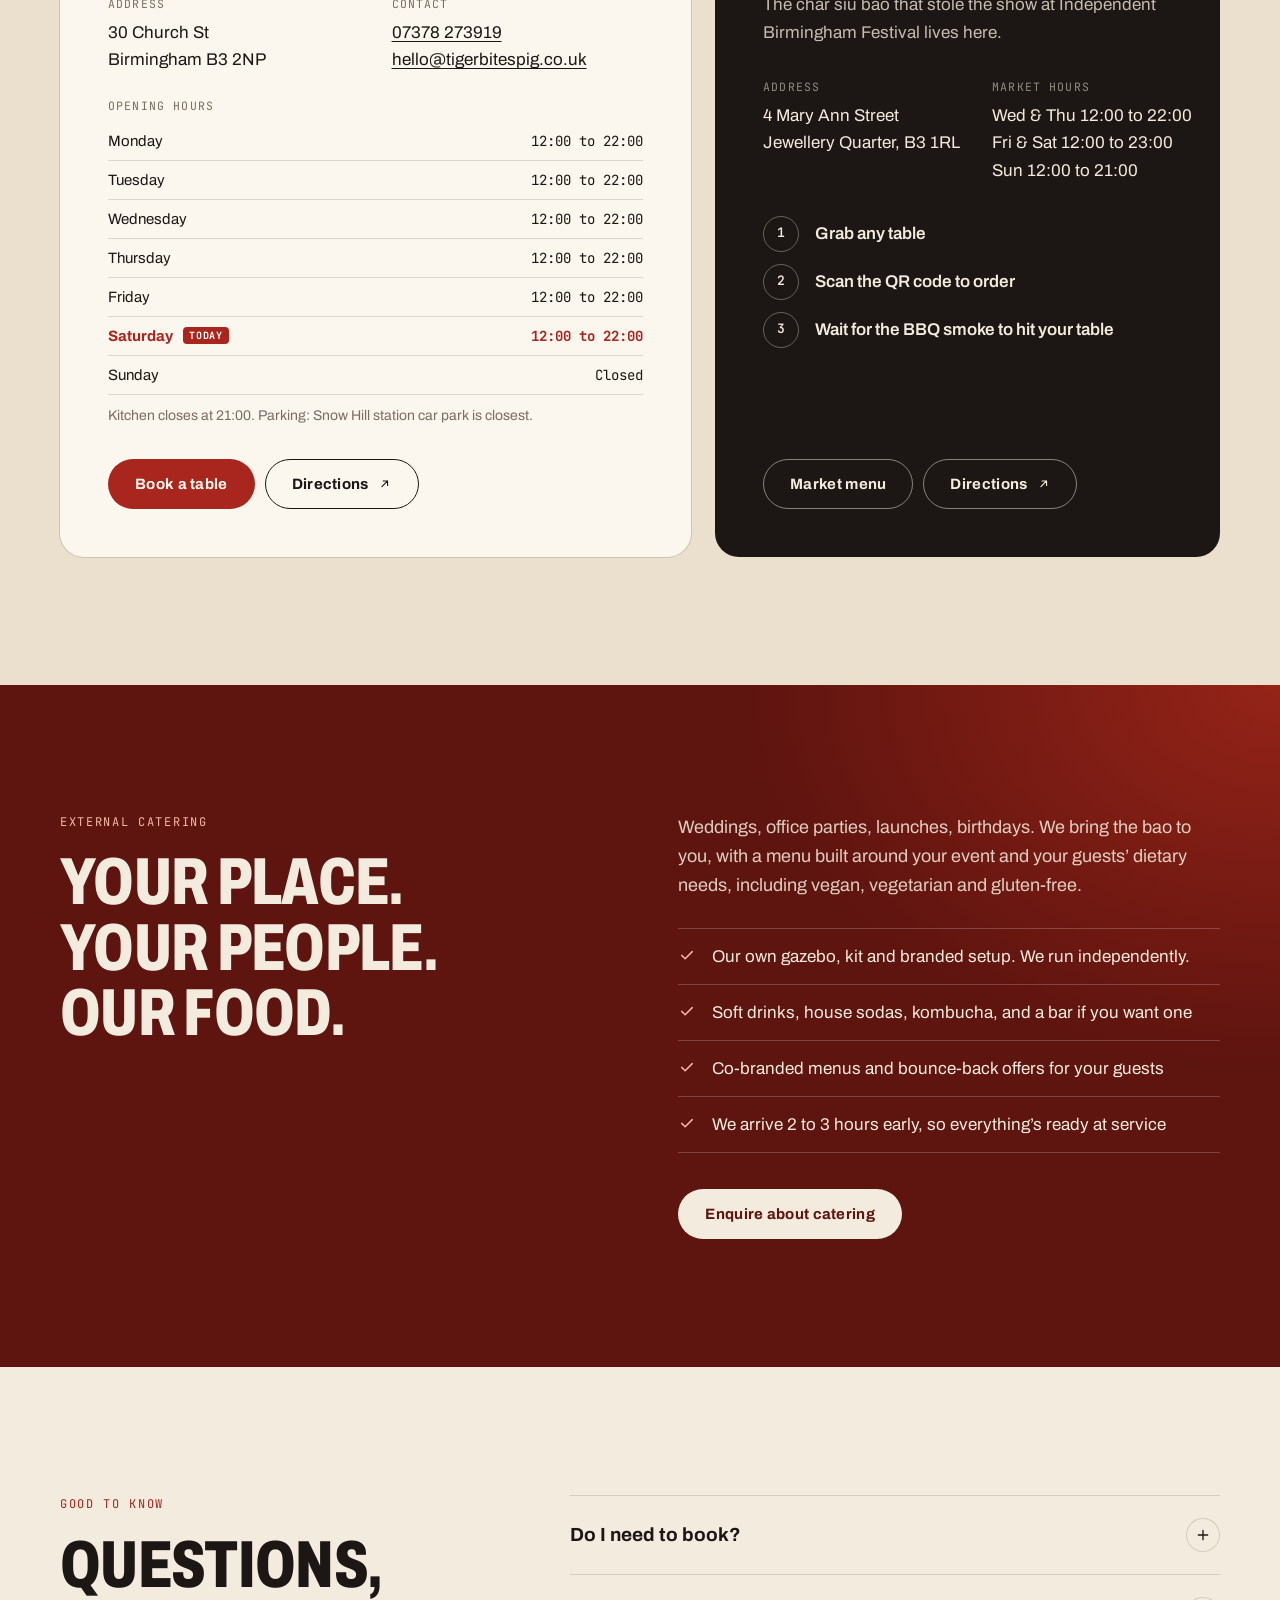
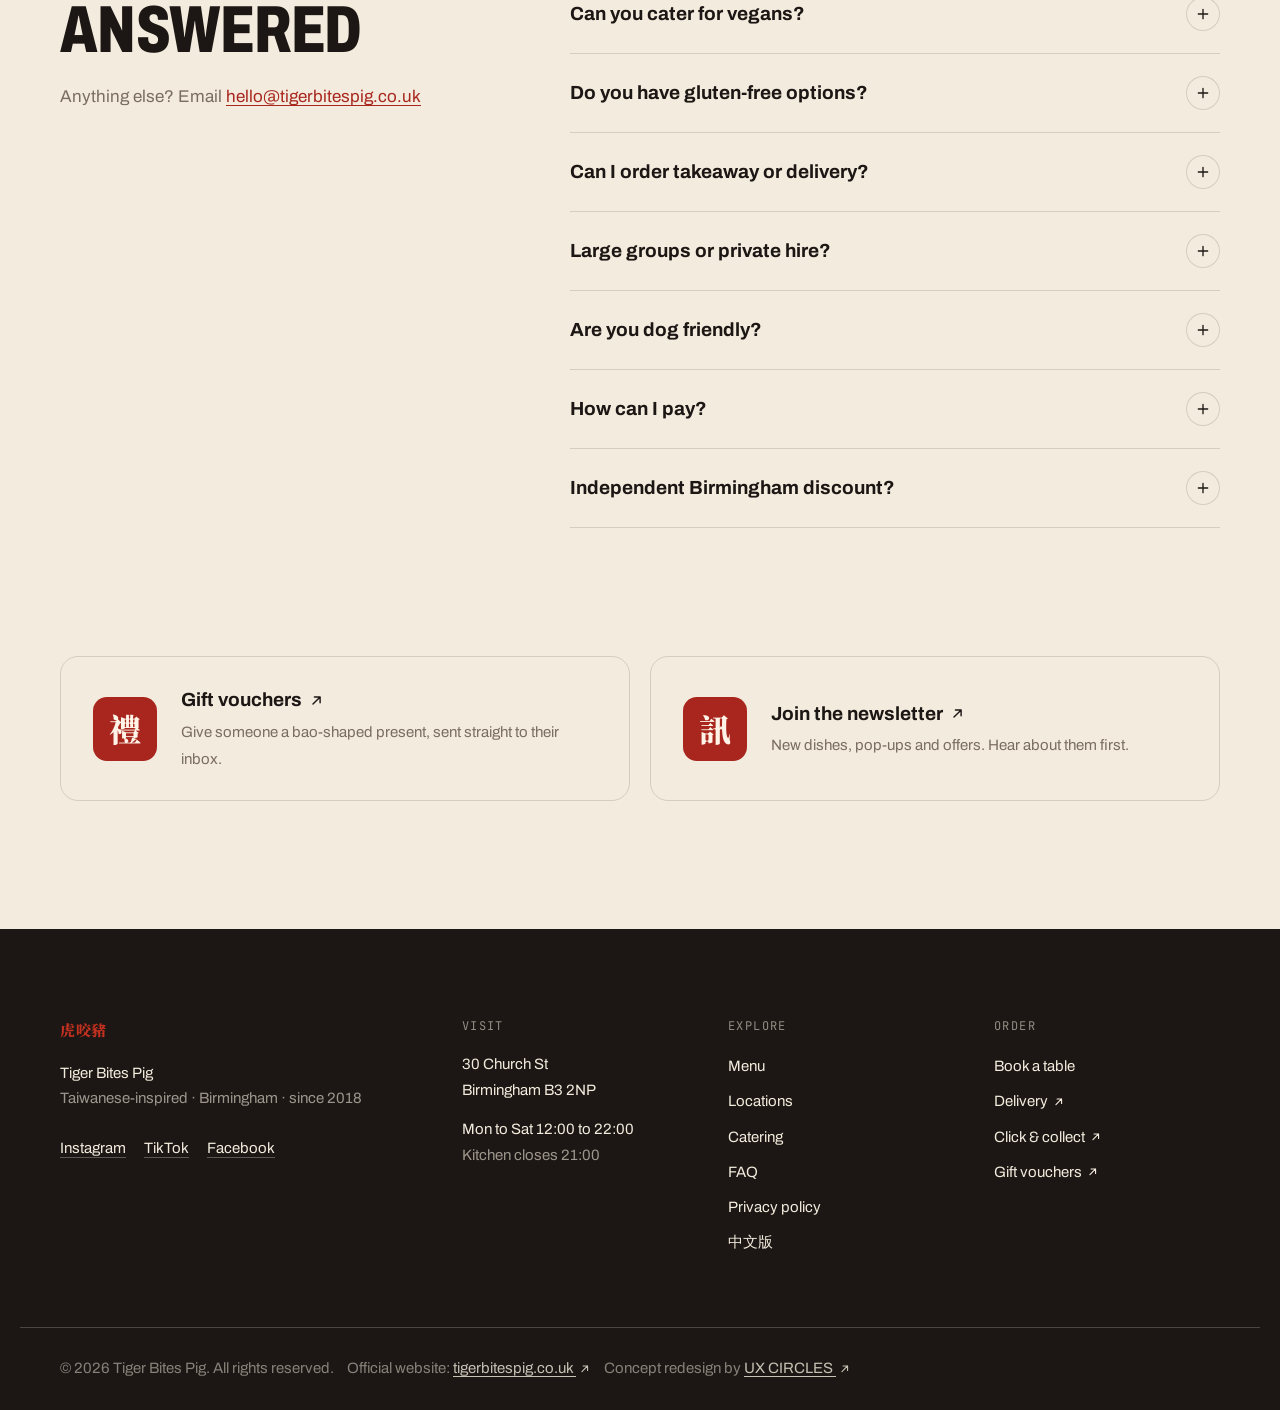
==== commit e4dae7ca: "Concept bar: match BaoBao pattern, keep all three parts on mobile - Desktop: 'Concept redesign. Not " ====
--- a/index.html
+++ b/index.html
@@ -30,7 +30,7 @@
   <link rel="preconnect" href="https://fonts.gstatic.com" crossorigin>
   <link href="https://fonts.googleapis.com/css2?family=Archivo:wdth,wght@62..125,400..900&family=JetBrains+Mono:wght@400;600&display=swap" rel="stylesheet">
   <link href="https://fonts.googleapis.com/css2?family=Noto+Serif+TC:wght@700;900&text=%E8%99%8E%E5%92%AC%E8%B1%AC%E7%A6%AE%E8%A8%8A%E7%87%92%E4%B8%AD%E6%96%87&display=swap" rel="stylesheet">
-  <link rel="stylesheet" href="styles.css?v=8">
+  <link rel="stylesheet" href="styles.css?v=9">
 
   <script type="application/ld+json">
   {
@@ -74,7 +74,7 @@
   <header class="site-header" data-header>
     <div class="concept-bar" role="note">
       <div class="wrap concept-inner">
-        <p><span class="concept-tag">Concept</span><span class="concept-long">Concept redesign, not the official website.</span><a class="concept-official" href="https://tigerbitespig.co.uk/" target="_blank" rel="noopener"><span class="concept-long">Visit the official site</span><span class="concept-short">Official site</span> <svg class="icon icon-ext" aria-hidden="true"><use href="#i-ext"/></svg></a></p>
+        <p><span class="concept-tag">Concept</span><span class="concept-long">Concept redesign. Not the <a href="https://tigerbitespig.co.uk/" target="_blank" rel="noopener">official Tiger Bites Pig website</a>.</span><span class="concept-short">Concept redesign.</span></p>
         <a href="https://ux-circles.com/web" target="_blank" rel="noopener"><span class="concept-by">Designed by </span><strong>UX CIRCLES</strong> <svg class="icon icon-ext" aria-hidden="true"><use href="#i-ext"/></svg></a>
       </div>
     </div>
--- a/styles.css
+++ b/styles.css
@@ -264,23 +264,28 @@
 .concept-inner a { flex-shrink: 0; color: var(--paper); text-decoration: none; letter-spacing: .02em; }
 .concept-inner a strong { letter-spacing: .06em; }
 .concept-inner a:hover { color: #F2B8A4; }
-.concept-inner .concept-official {
-  color: #F2B8A4;
-  text-decoration: underline; text-underline-offset: 3px; text-decoration-color: rgba(242, 184, 164, .45);
-  letter-spacing: 0;
-}
-.concept-inner .concept-official:hover { color: var(--paper); text-decoration-color: currentColor; }
+.concept-inner .concept-long a {
+  flex-shrink: 1; color: inherit; letter-spacing: 0;
+  text-decoration: underline; text-underline-offset: 3px; text-decoration-color: rgba(243, 235, 221, .4);
+}
+.concept-inner .concept-long a:hover { color: #F2B8A4; text-decoration-color: currentColor; }
+@media (max-width: 760px) {
+  .concept-long { display: none; }
+  .concept-short { display: inline; }
+}
+@media (max-width: 400px) {
+  .concept-bar { font-size: 11px; }
+  .concept-inner { gap: 10px; padding-inline: 12px; }
+  .concept-inner p { gap: 7px; }
+  .concept-tag { font-size: 9px; padding: 3px 5px 2px; letter-spacing: .1em; }
+}
 .credit { display: inline-block; margin-left: 10px; }
 .credit a { color: rgba(243, 235, 221, .8); text-underline-offset: 3px; }
 .credit a:hover { color: #F2B8A4; }
 @media (max-width: 640px) {
-  .concept-long { display: none; }
-  .concept-short { display: inline; }
   .credit { display: block; margin: 6px 0 0; }
 }
-@media (max-width: 640px) {
-  .concept-inner .concept-official { display: none; }
-}
+
 
 /* ==========================================================
    Hero
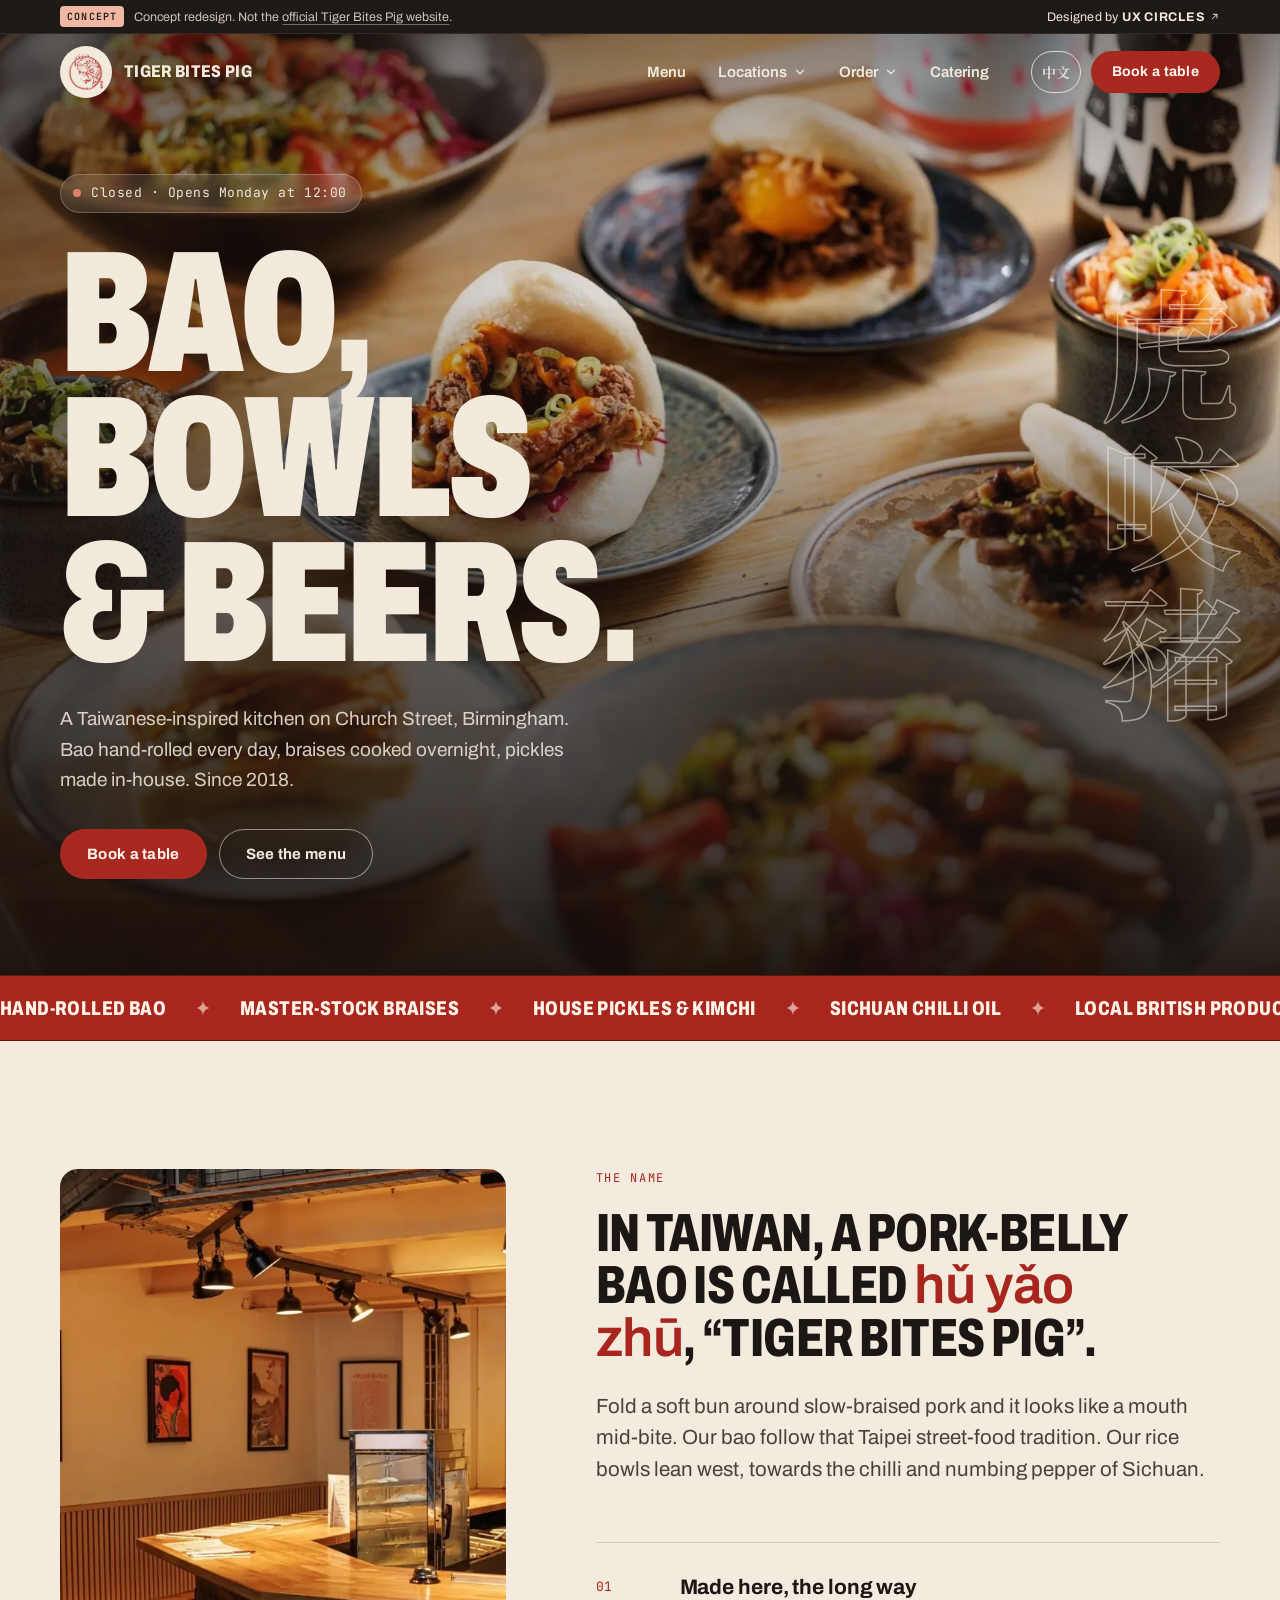
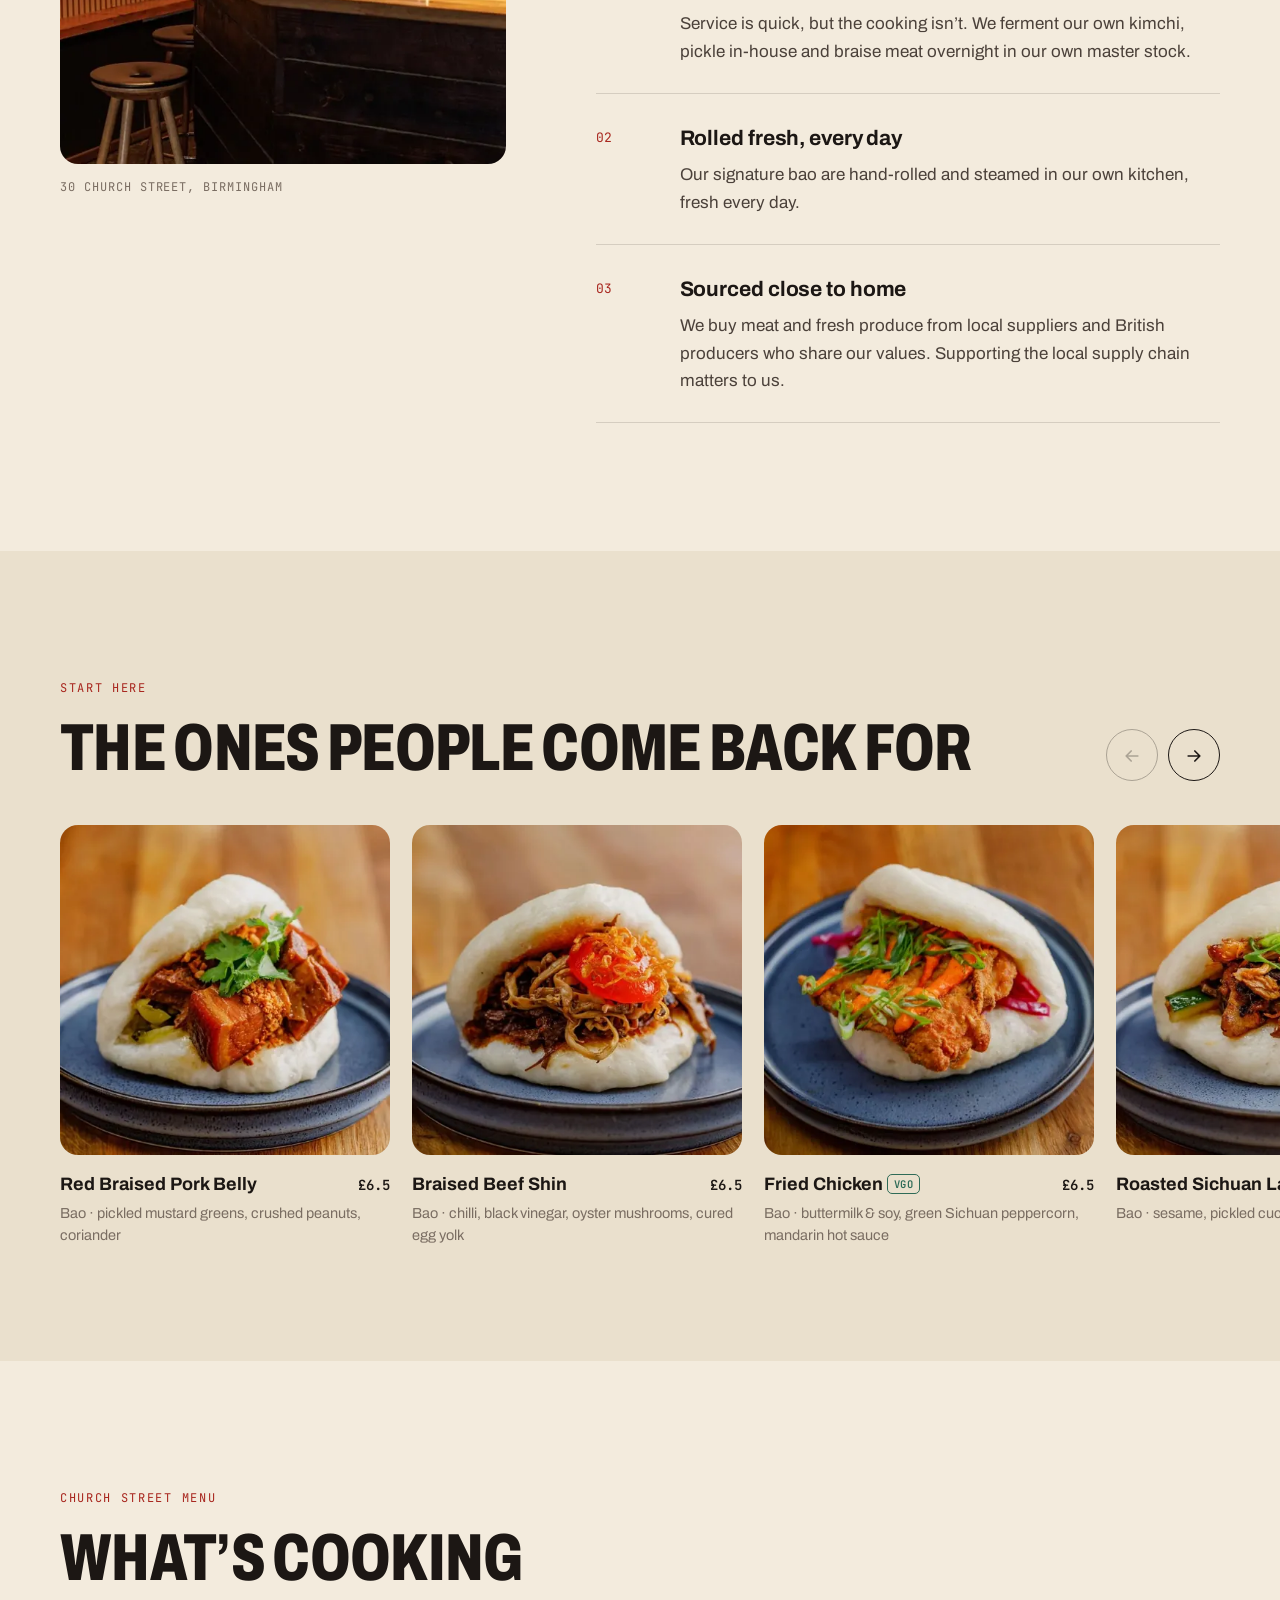
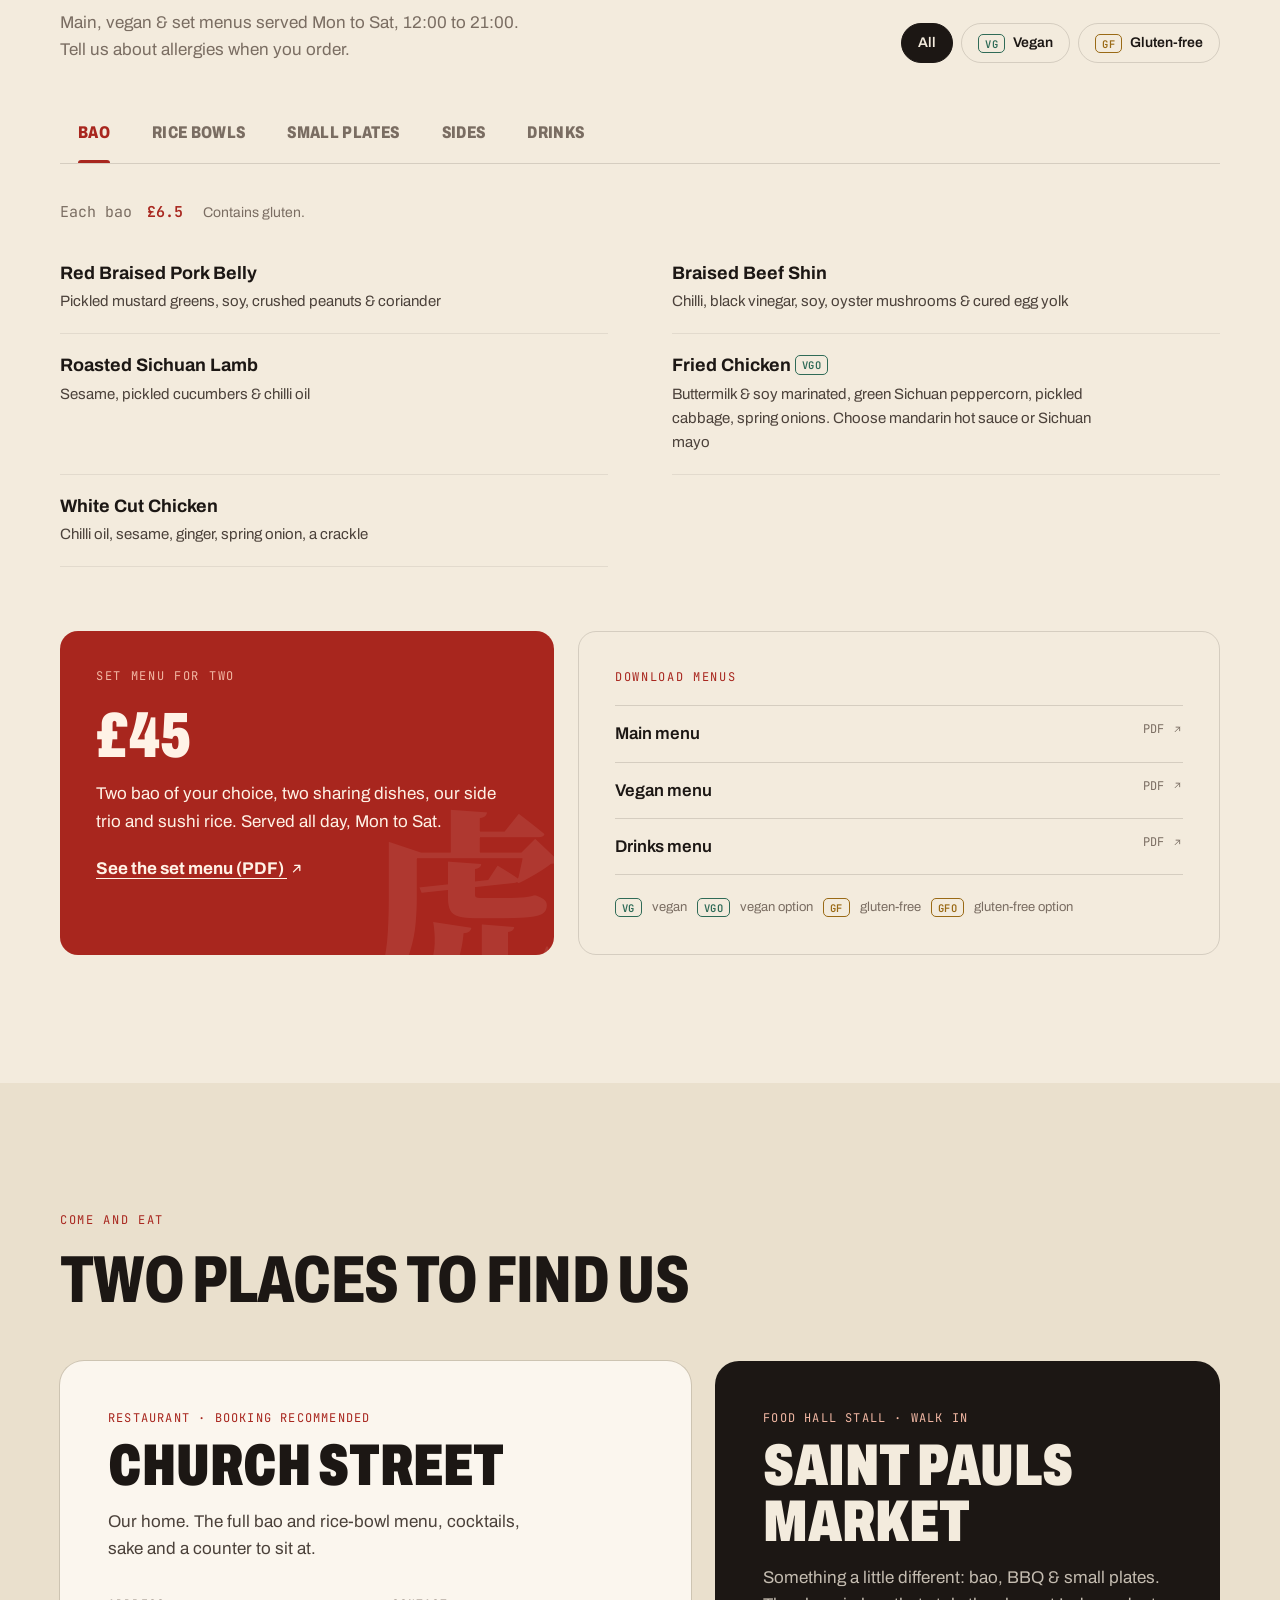
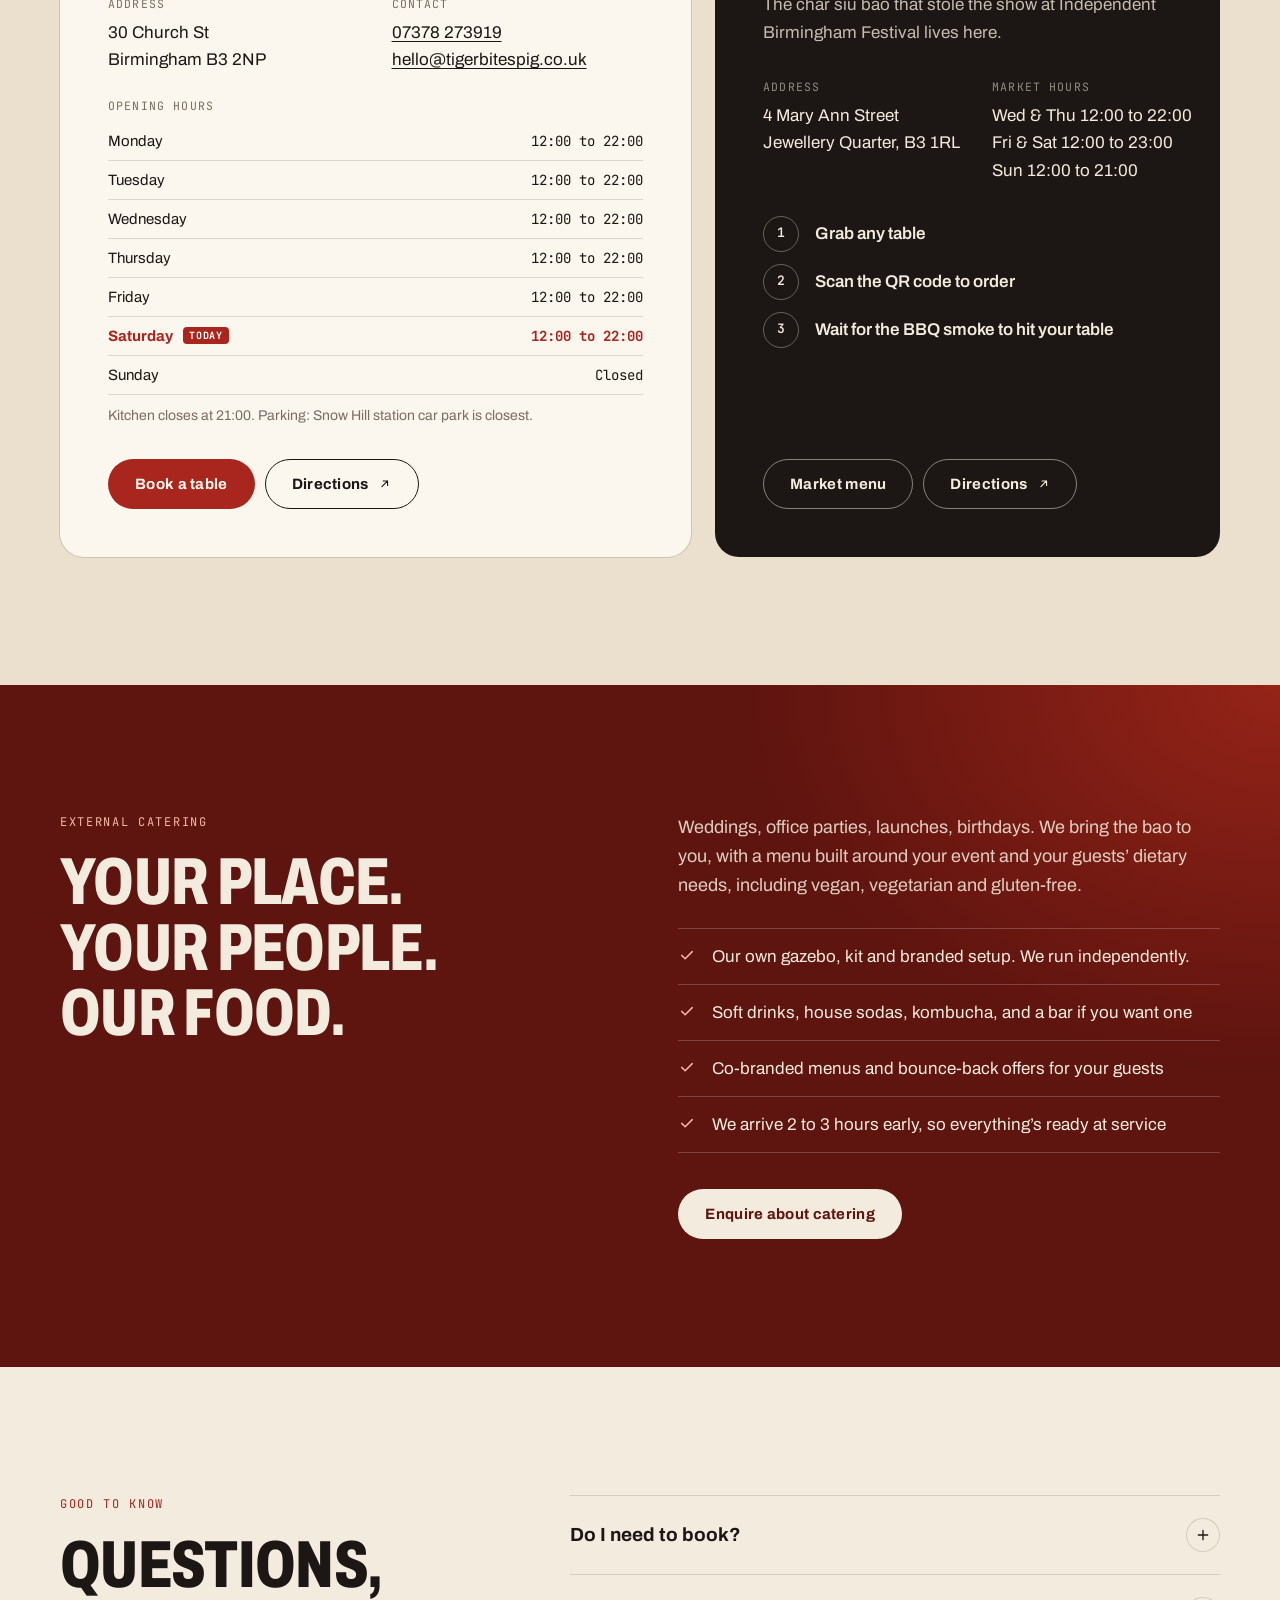
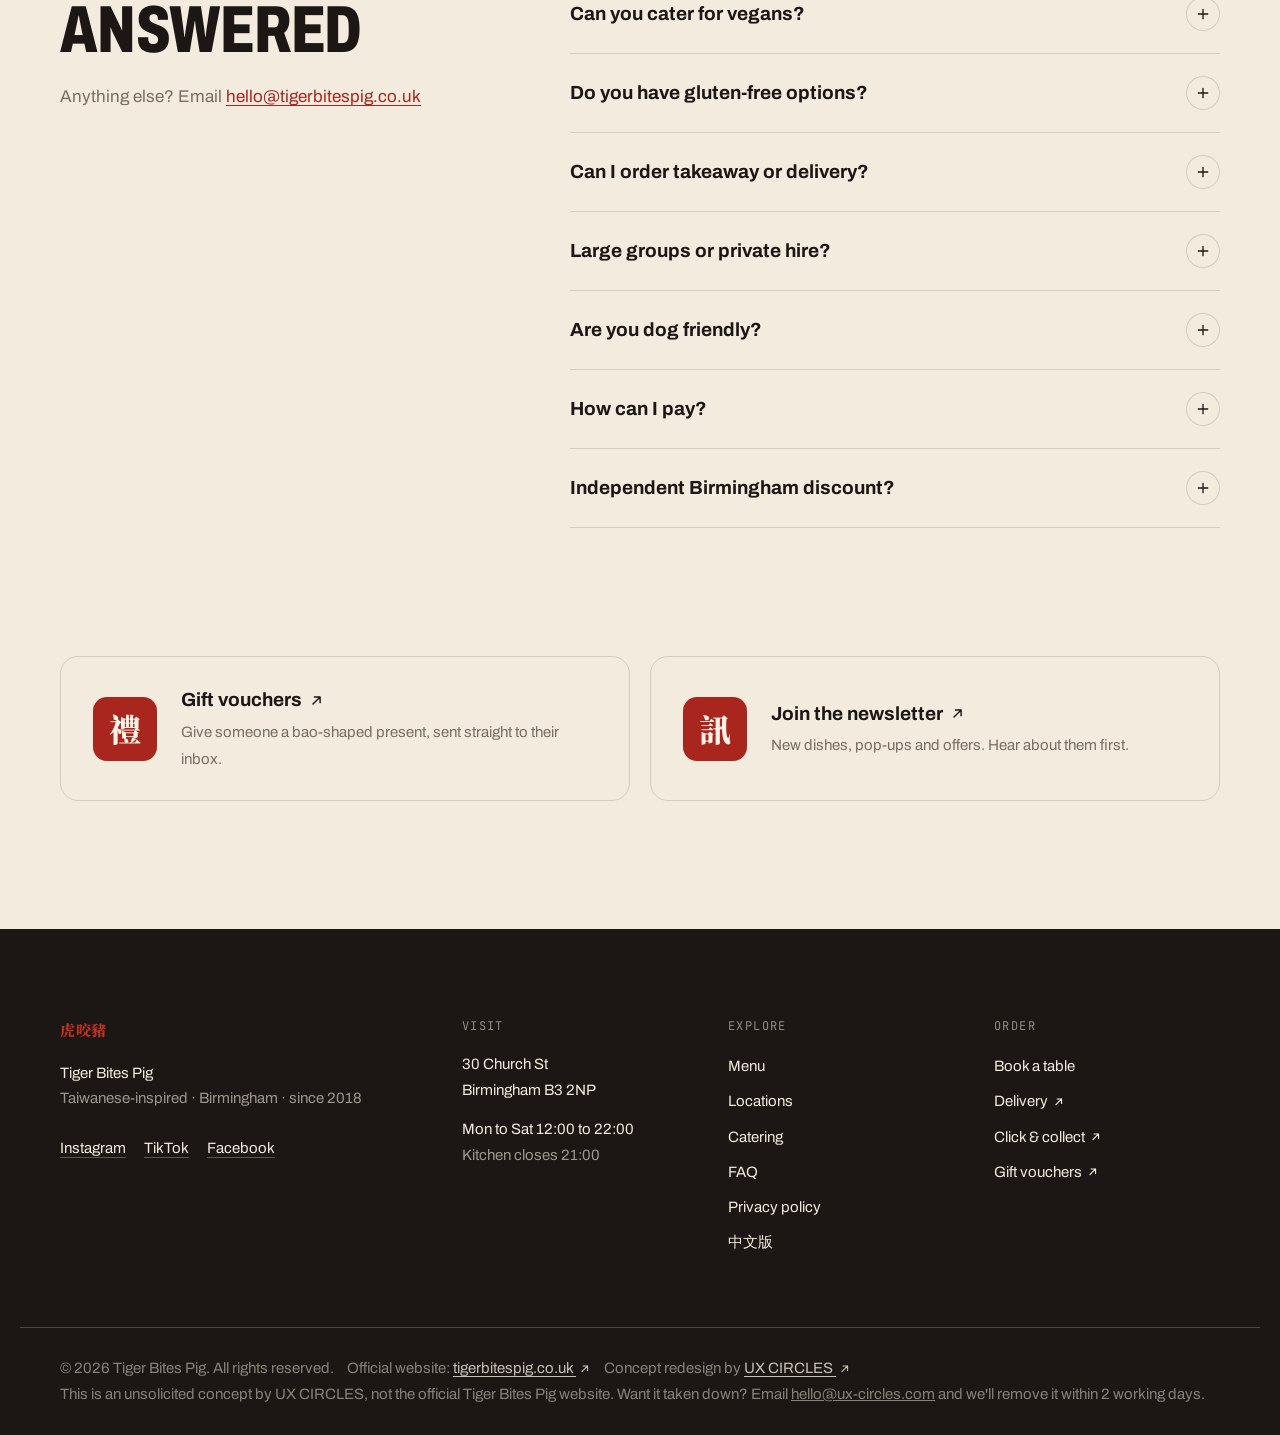
==== commit f080cf0f: "Footer: offer to take the concept down within 2 working days Every page now says this is an unsolici" ====
--- a/index.html
+++ b/index.html
@@ -30,7 +30,7 @@
   <link rel="preconnect" href="https://fonts.gstatic.com" crossorigin>
   <link href="https://fonts.googleapis.com/css2?family=Archivo:wdth,wght@62..125,400..900&family=JetBrains+Mono:wght@400;600&display=swap" rel="stylesheet">
   <link href="https://fonts.googleapis.com/css2?family=Noto+Serif+TC:wght@700;900&text=%E8%99%8E%E5%92%AC%E8%B1%AC%E7%A6%AE%E8%A8%8A%E7%87%92%E4%B8%AD%E6%96%87&display=swap" rel="stylesheet">
-  <link rel="stylesheet" href="styles.css?v=9">
+  <link rel="stylesheet" href="styles.css?v=10">
 
   <script type="application/ld+json">
   {
@@ -588,6 +588,7 @@
     </div>
     <div class="wrap footer-base">
       <p>© <span data-year>2026</span> Tiger Bites Pig. All rights reserved. <span class="credit">Official website: <a href="https://tigerbitespig.co.uk/" target="_blank" rel="noopener">tigerbitespig.co.uk <svg class="icon icon-ext" aria-hidden="true"><use href="#i-ext"/></svg></a></span> <span class="credit">Concept redesign by <a href="https://ux-circles.com/web" target="_blank" rel="noopener">UX CIRCLES <svg class="icon icon-ext" aria-hidden="true"><use href="#i-ext"/></svg></a></span></p>
+      <p data-takedown style="flex-basis: 100%; margin: 0;">This is an unsolicited concept by UX CIRCLES, not the official Tiger Bites Pig website. Want it taken down? Email <a href="mailto:hello@ux-circles.com">hello@ux-circles.com</a> and we'll remove it within 2 working days.</p>
     </div>
   </footer>
 
--- a/styles.css
+++ b/styles.css
@@ -269,15 +269,9 @@
   text-decoration: underline; text-underline-offset: 3px; text-decoration-color: rgba(243, 235, 221, .4);
 }
 .concept-inner .concept-long a:hover { color: #F2B8A4; text-decoration-color: currentColor; }
+/* Phones: the CONCEPT tag already says it; keep just tag + credit */
 @media (max-width: 760px) {
   .concept-long { display: none; }
-  .concept-short { display: inline; }
-}
-@media (max-width: 400px) {
-  .concept-bar { font-size: 11px; }
-  .concept-inner { gap: 10px; padding-inline: 12px; }
-  .concept-inner p { gap: 7px; }
-  .concept-tag { font-size: 9px; padding: 3px 5px 2px; letter-spacing: .1em; }
 }
 .credit { display: inline-block; margin-left: 10px; }
 .credit a { color: rgba(243, 235, 221, .8); text-underline-offset: 3px; }
